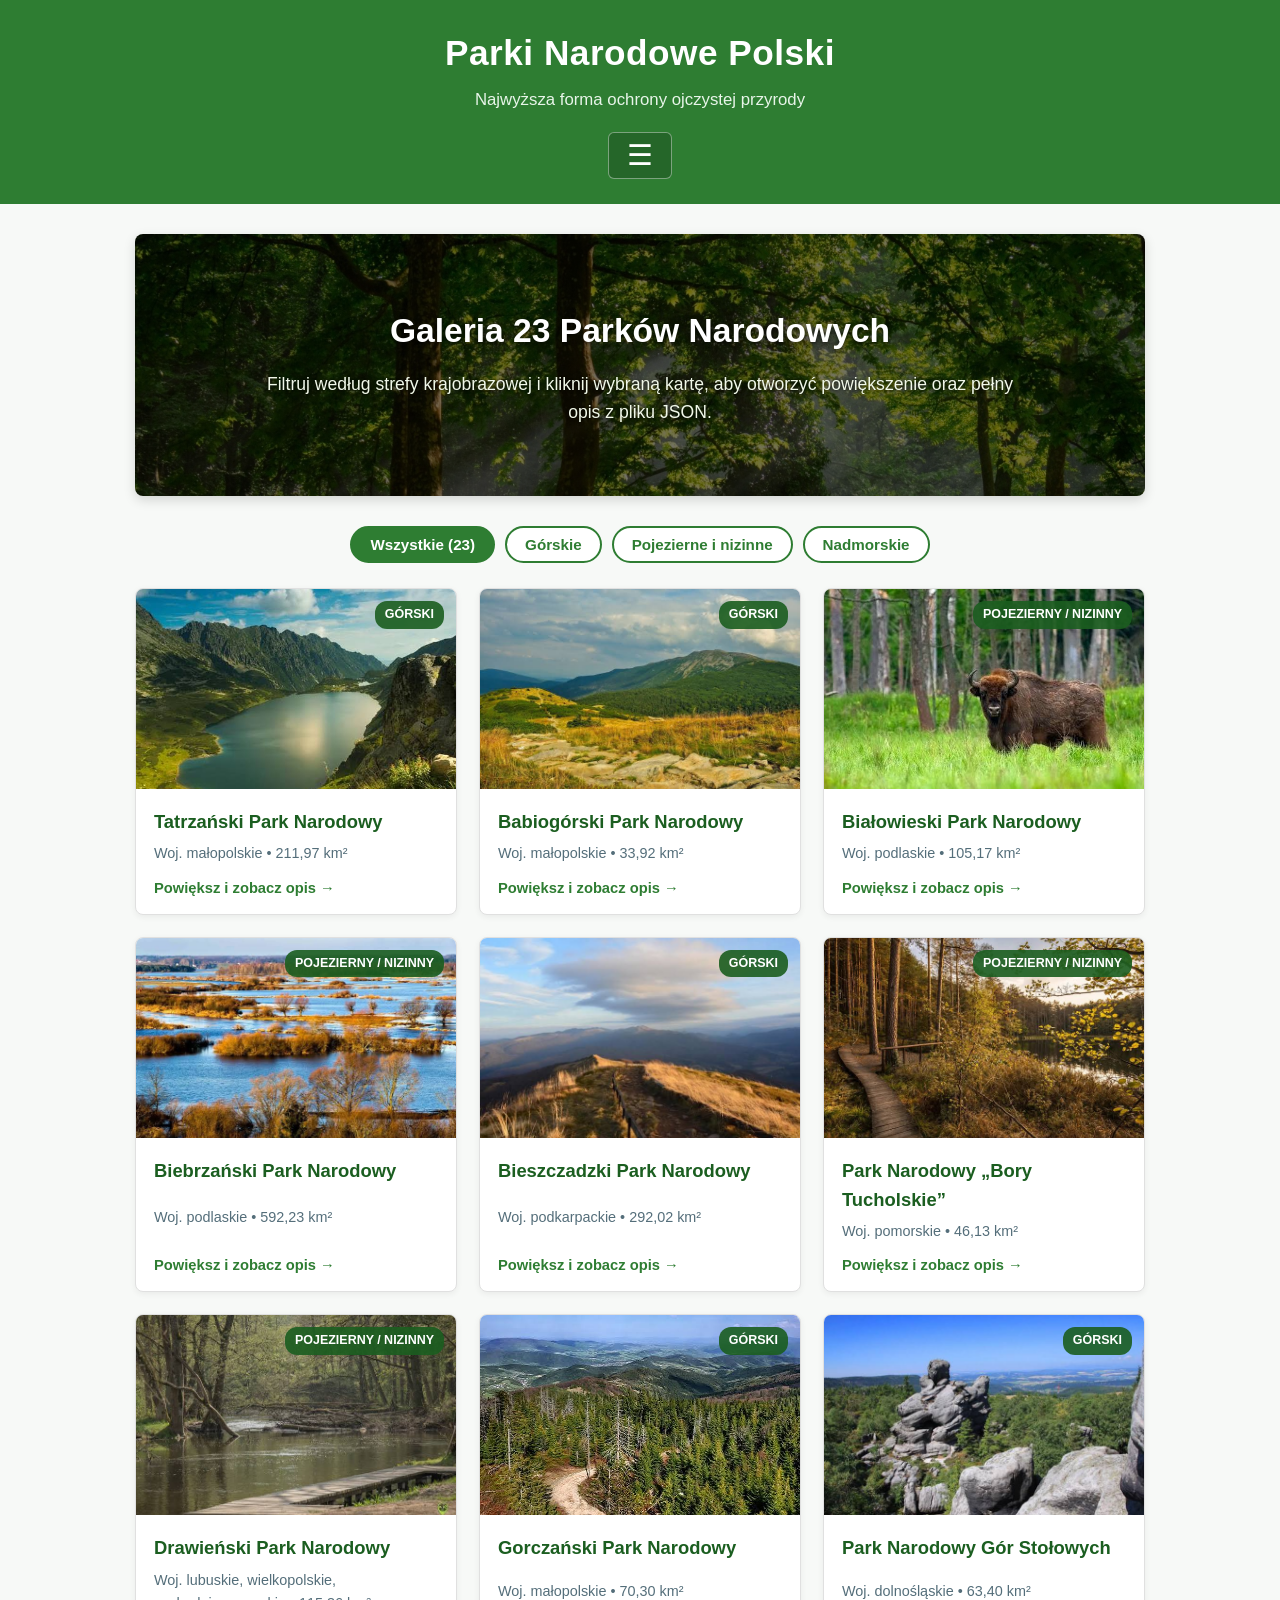
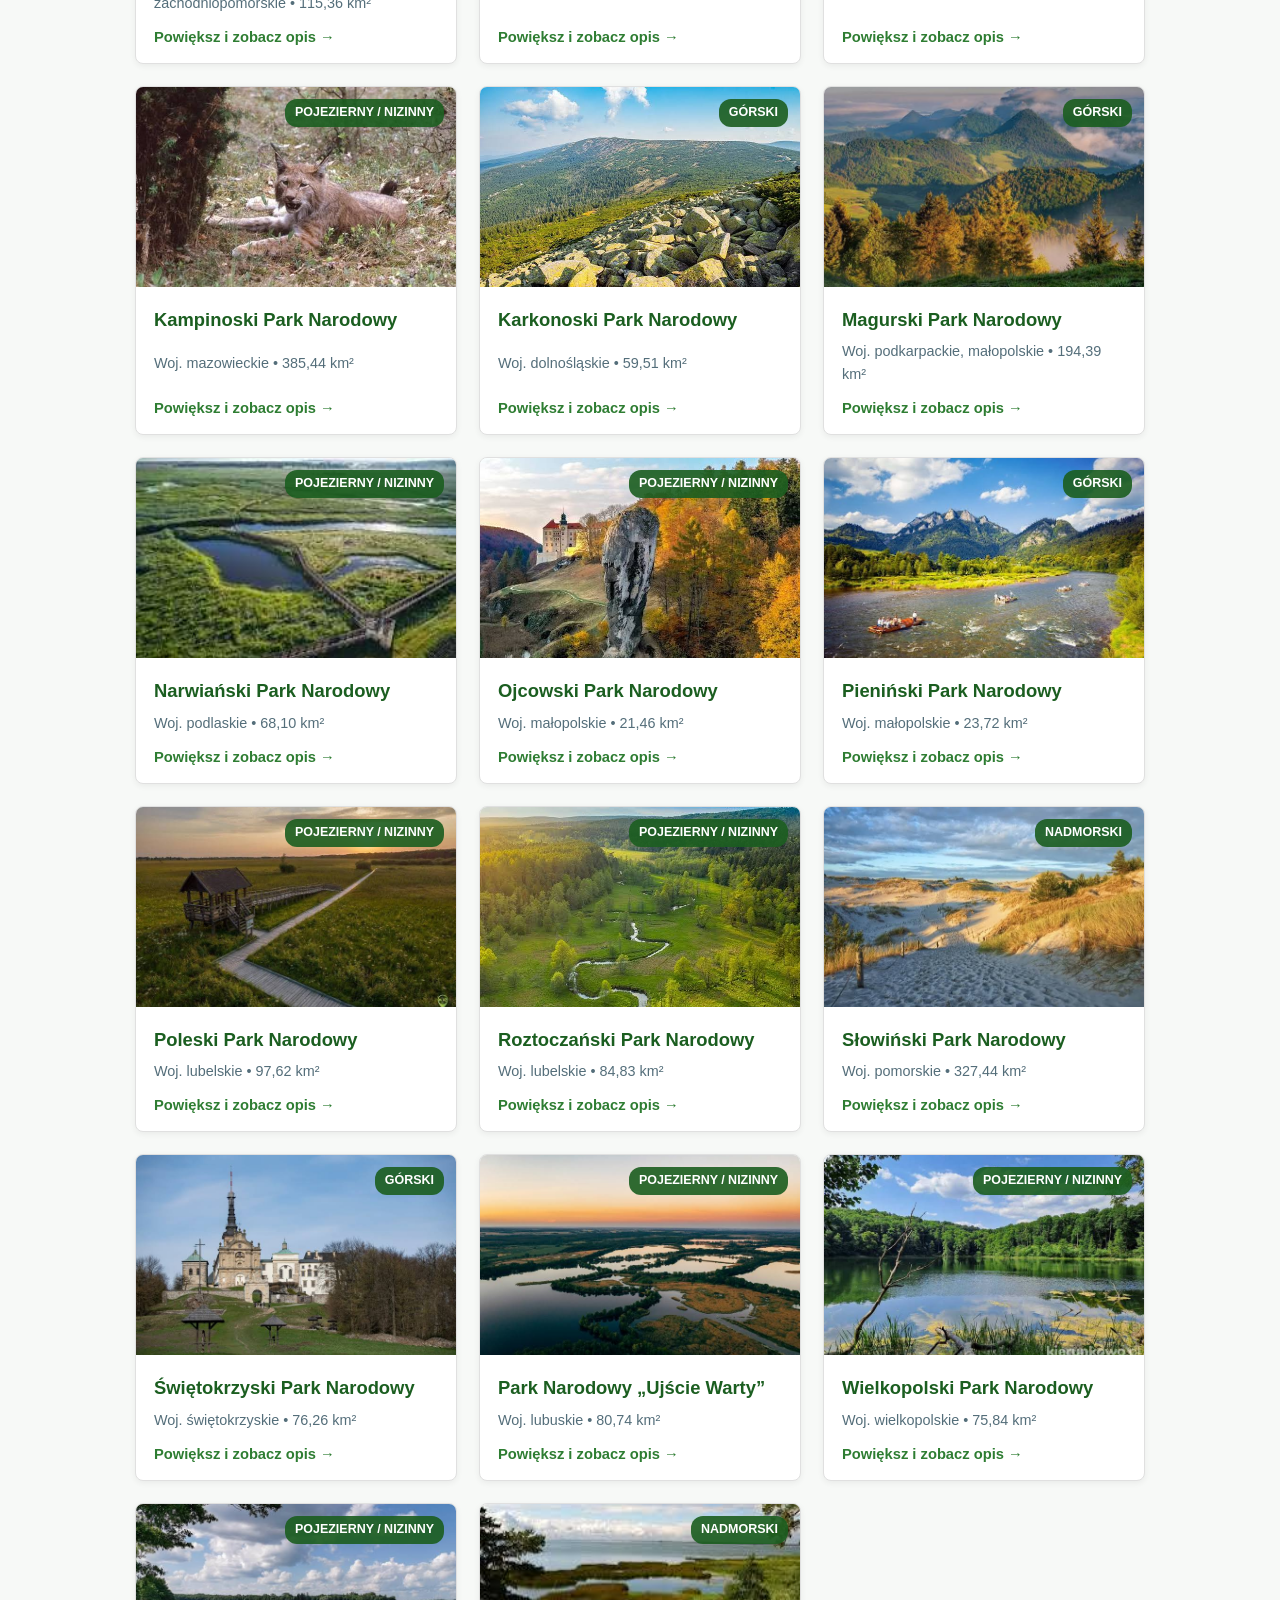
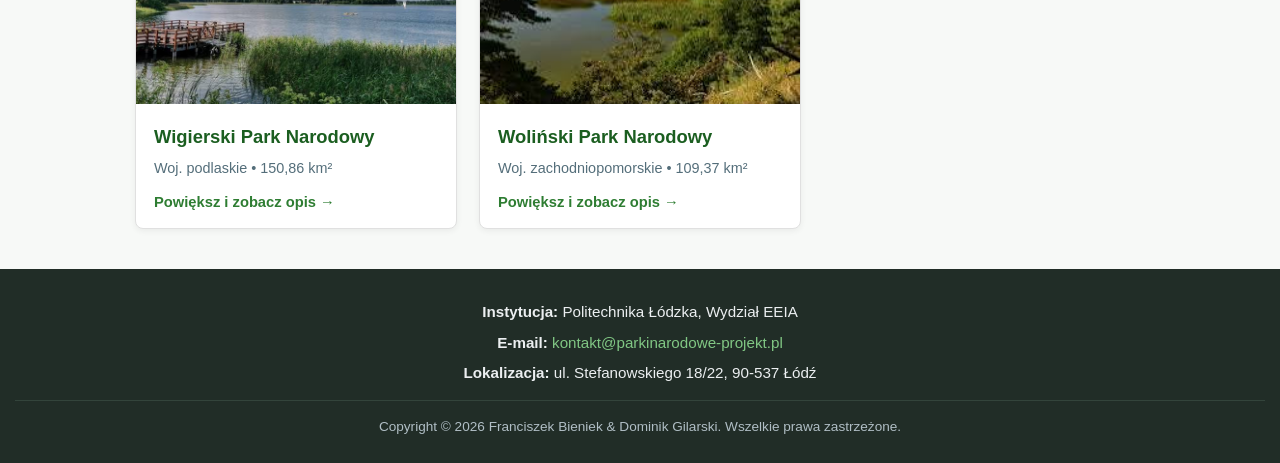
==== galeria.html @ 685558b0 "wszystko" ====
<!DOCTYPE html>
<html lang="pl">
<head>
    <meta charset="UTF-8">
    <meta name="viewport" content="width=device-width, initial-scale=1.0">
    <title>Galeria Parków - Parki Narodowe Polski</title>
    
    <meta name="author" content="Franciszek Bieniek, Dominik Gilarski">
    <meta name="description" content="Interaktywna galeria 23 polskich parków narodowych ładowana dynamicznie z bazy JSON.">
    <meta name="keywords" content="galeria, parki narodowe, zdjęcia przyrody, Polska, JSON, filtrowanie">
    
    <link rel="stylesheet" href="style.css">
</head>
<body>

    <header>
        <div class="content">
            <h1><a href="index.html">Parki Narodowe Polski</a></h1>
            <p>Najwyższa forma ochrony ojczystej przyrody</p>
        </div>
        <nav>
            <button class="hamburger-btn" id="hamburger-btn" aria-label="Otwórz menu">&#9776;</button>
            <ul id="nav-menu">
                <li><a href="index.html">Start</a></li>
                <li><a href="o-projekcie.html">O projekcie</a></li>
                <li><a href="zagadnienia.html">Zagadnienia</a></li>
                <li><a href="galeria.html" class="active">Galeria</a></li>
                <li><a href="kontakt.html">Kontakt</a></li>
            </ul>
        </nav>
    </header>

    <main>
        <section class="hero-banner">
            <div class="hero-content">
                <h2>Galeria 23 Parków Narodowych</h2>
                <p>Filtruj według strefy krajobrazowej i kliknij wybraną kartę, aby otworzyć powiększenie oraz pełny opis z pliku JSON.</p>
            </div>
        </section>

        <!-- Przyciski filtrowania kategorii z JSON -->
        <section class="filter-bar">
            <button class="filter-btn active" data-filter="wszystkie">Wszystkie (23)</button>
            <button class="filter-btn" data-filter="gorskie">Górskie</button>
            <button class="filter-btn" data-filter="pojezierne">Pojezierne i nizinne</button>
            <button class="filter-btn" data-filter="nadmorskie">Nadmorskie</button>
        </section>

        <!-- Siatka wypełniana dynamicznie przez galeria.js na podstawie parki.json -->
        <section id="gallery-grid" class="gallery-grid"></section>
    </main>

    <!-- Okno modalne (Lightbox) do podglądu zdjęcia i pełnego opisu -->
    <div id="lightbox" class="lightbox" aria-hidden="true">
        <div class="lightbox-content">
            <button id="lightbox-close" class="lightbox-close" aria-label="Zamknij">&times;</button>
            <img id="lightbox-img" src="" alt="">
            <div class="lightbox-info">
                <h3 id="lightbox-title"></h3>
                <p class="lightbox-meta" id="lightbox-meta"></p>
                <p id="lightbox-desc"></p>
            </div>
        </div>
    </div>

    <footer>
        <div class="content">
            <ul>
                <li><strong>Instytucja:</strong> Politechnika Łódzka, Wydział EEIA</li>
                <li><strong>E-mail:</strong> <a href="mailto:kontakt@parkinarodowe-projekt.pl">kontakt@parkinarodowe-projekt.pl</a></li>
                <li><strong>Lokalizacja:</strong> ul. Stefanowskiego 18/22, 90-537 Łódź</li>
            </ul>
        </div>
        <div class="copyright">
            <p>Copyright &#169; 2026 Franciszek Bieniek &amp; Dominik Gilarski. Wszelkie prawa zastrzeżone.</p>
        </div>
    </footer>

    <script src="galeria.js"></script>
</body>
</html>
---- style.css ----
/* ==========================================================================
   1. RESET I USTAWIENIA BAZOWE
   ========================================================================== */
* {
    box-sizing: border-box;
    margin: 0;
    padding: 0;
}

body {
    font-family: Arial, Helvetica, sans-serif;
    line-height: 1.6;
    color: #2f3640;
    background-color: #f7f9f7;
}

/* ==========================================================================
   2. NAGŁÓWEK ORAZ HAMBURGER MENU (KOMPUTER + MOBILE)
   ========================================================================== */
header {
    background-color: #2e7d32;
    color: #ffffff;
    text-align: center;
    padding: 25px 15px;
}

header .content h1 a {
    color: #ffffff;
    text-decoration: none;
    font-size: 2.2rem;
    letter-spacing: 0.5px;
}

header .content p {
    font-size: 1.05rem;
    margin-top: 6px;
    color: #e8f5e9;
}

.hamburger-btn {
    display: inline-flex;
    align-items: center;
    justify-content: center;
    background-color: rgba(0, 0, 0, 0.18);
    border: 1px solid rgba(255, 255, 255, 0.4);
    color: #ffffff;
    font-size: 1.8rem;
    line-height: 1;
    padding: 8px 18px;
    margin-top: 18px;
    border-radius: 6px;
    cursor: pointer;
    transition: background-color 0.2s ease, border-color 0.2s ease, transform 0.1s ease;
}

.hamburger-btn:hover {
    background-color: rgba(0, 0, 0, 0.32);
    border-color: #ffffff;
}

.hamburger-btn:active {
    transform: scale(0.96);
}

nav ul {
    display: none;
    list-style: none;
    margin-top: 15px;
    padding: 0;
}

nav ul.open {
    display: flex;
    flex-direction: column;
    align-items: center;
    gap: 8px;
    animation: fadeInMenu 0.25s ease-in-out;
}

@keyframes fadeInMenu {
    from {
        opacity: 0;
        transform: translateY(-8px);
    }
    to {
        opacity: 1;
        transform: translateY(0);
    }
}

nav ul li {
    width: 100%;
    max-width: 320px;
}

nav ul li a {
    display: block;
    color: #e8f5e9;
    text-decoration: none;
    font-weight: bold;
    padding: 10px 20px;
    background-color: rgba(0, 0, 0, 0.15);
    border-radius: 6px;
    transition: background-color 0.2s ease, color 0.2s ease;
}

nav ul li a:hover,
nav ul li a.active {
    background-color: #1b5e20;
    color: #ffffff;
}

/* ==========================================================================
   3. TREŚĆ GŁÓWNA (MAIN) I HERO BANNER
   ========================================================================== */
main {
    max-width: 1050px;
    margin: 30px auto;
    padding: 0 20px;
}

.hero-banner {
    background: linear-gradient(rgba(0, 0, 0, 0.55), rgba(0, 0, 0, 0.55)),
                url("images/hero.jpg");
    background-size: cover;
    background-position: center;
    background-repeat: no-repeat;
    border-radius: 8px;
    padding: 70px 30px;
    margin-bottom: 30px;
    text-align: center;
    color: #ffffff;
    box-shadow: 0 4px 12px rgba(0, 0, 0, 0.15);
}

.hero-content {
    max-width: 750px;
    margin: 0 auto;
}

.hero-banner h2 {
    font-size: 2.1rem;
    margin-bottom: 12px;
    color: #ffffff;
    text-shadow: 0 2px 4px rgba(0, 0, 0, 0.6);
}

.hero-banner p {
    font-size: 1.1rem;
    line-height: 1.6;
    color: #f1f8e9;
    text-shadow: 0 1px 3px rgba(0, 0, 0, 0.6);
}

.banner-placeholder {
    background-color: #c8e6c9;
    border-left: 6px solid #2e7d32;
    padding: 25px 30px;
    margin-bottom: 25px;
    border-radius: 6px;
}

.banner-placeholder h2 {
    color: #1b5e20;
    margin-bottom: 8px;
    font-size: 1.5rem;
}

.banner-placeholder p {
    color: #2e4a30;
    font-size: 1.05rem;
}

/* ==========================================================================
   4. BLOKI TEKSTOWE (.content-section)
   ========================================================================== */
.content-section {
    background: #ffffff;
    border: 1px solid #e0e0e0;
    padding: 25px;
    margin-bottom: 25px;
    border-radius: 6px;
    box-shadow: 0 1px 3px rgba(0, 0, 0, 0.04);
}

.content-section h3 {
    margin-bottom: 12px;
    color: #1b5e20;
    font-size: 1.3rem;
}

.content-section p {
    margin-bottom: 12px;
    line-height: 1.65;
}

.content-section ul,
.content-section ol {
    margin-left: 25px;
    margin-bottom: 15px;
}

.content-section li {
    margin-bottom: 8px;
}

/* ==========================================================================
   5. UKŁAD 3-KOLUMNOWY (.columns-container)
   ========================================================================== */
.columns-container {
    display: flex;
    gap: 20px;
    margin-bottom: 30px;
}

.column {
    flex: 1;
    background: #ffffff;
    border: 1px solid #e0e0e0;
    padding: 22px;
    border-radius: 6px;
    display: flex;
    flex-direction: column;
    justify-content: space-between;
    box-shadow: 0 1px 3px rgba(0, 0, 0, 0.04);
}

.column h3 {
    margin-bottom: 12px;
    color: #1b5e20;
    font-size: 1.2rem;
}

.column p {
    font-size: 0.95rem;
    color: #4a5568;
    margin-bottom: 15px;
    line-height: 1.55;
}

.column a {
    color: #2e7d32;
    text-decoration: none;
    font-weight: bold;
    display: inline-block;
    align-self: flex-start;
}

.column a:hover {
    text-decoration: underline;
    color: #1b5e20;
}

/* ==========================================================================
   6. UKŁAD PODSTRONY KONTAKT I FORMULARZ
   ========================================================================== */
.contact-layout {
    display: flex;
    gap: 20px;
    margin-bottom: 25px;
}

.contact-layout .content-section {
    flex: 1;
    margin-bottom: 0;
}

.contact-form .form-group {
    margin-bottom: 15px;
}

.contact-form label {
    display: block;
    margin-bottom: 6px;
    font-weight: bold;
    font-size: 0.9rem;
    color: #333333;
}

.contact-form input,
.contact-form textarea {
    width: 100%;
    padding: 10px;
    border: 1px solid #cccccc;
    border-radius: 4px;
    font-family: inherit;
    font-size: 0.95rem;
}

.contact-form input:focus,
.contact-form textarea:focus {
    border-color: #2e7d32;
    outline: none;
    box-shadow: 0 0 5px rgba(46, 125, 50, 0.3);
}

.submit-btn {
    background-color: #2e7d32;
    color: #ffffff;
    border: none;
    padding: 12px 24px;
    font-size: 1rem;
    font-weight: bold;
    border-radius: 4px;
    cursor: pointer;
    transition: background-color 0.2s ease;
}

.submit-btn:hover {
    background-color: #1b5e20;
}

/* ==========================================================================
   7. PRZESUWNA KARUZELA 23 PARKÓW I PANEL DANYCH JSON (INDEX.HTML)
   ========================================================================== */
.carousel-header {
    margin-bottom: 18px;
}

.carousel-wrapper {
    position: relative;
    display: flex;
    align-items: center;
    gap: 10px;
    margin-bottom: 22px;
}

.carousel-track {
    display: flex;
    gap: 14px;
    overflow-x: auto;
    scroll-behavior: smooth;
    padding: 8px 4px 14px 4px;
    scrollbar-width: thin;
    scrollbar-color: #2e7d32 #e8f5e9;
    flex: 1;
}

.carousel-track::-webkit-scrollbar {
    height: 8px;
}

.carousel-track::-webkit-scrollbar-track {
    background: #e8f5e9;
    border-radius: 4px;
}

.carousel-track::-webkit-scrollbar-thumb {
    background: #2e7d32;
    border-radius: 4px;
}

.carousel-item {
    flex: 0 0 190px;
    background: #f9fbf9;
    border: 2px solid #e0e0e0;
    border-radius: 8px;
    overflow: hidden;
    cursor: pointer;
    padding: 0;
    text-align: left;
    font-family: inherit;
    transition: transform 0.2s ease, border-color 0.2s ease, box-shadow 0.2s ease;
    display: flex;
    flex-direction: column;
}

.carousel-item:hover {
    transform: translateY(-3px);
    border-color: #66bb6a;
}

.carousel-item.active {
    border-color: #2e7d32;
    box-shadow: 0 4px 12px rgba(46, 125, 50, 0.25);
    background-color: #e8f5e9;
}

.carousel-item img {
    width: 100%;
    height: 115px;
    object-fit: cover;
    display: block;
}

.carousel-item-title {
    padding: 10px;
    font-size: 0.86rem;
    font-weight: bold;
    color: #1b5e20;
    line-height: 1.3;
}

.carousel-btn {
    background-color: #2e7d32;
    color: #ffffff;
    border: none;
    width: 38px;
    height: 38px;
    border-radius: 50%;
    font-size: 1.2rem;
    cursor: pointer;
    flex-shrink: 0;
    display: flex;
    align-items: center;
    justify-content: center;
    transition: background-color 0.2s ease;
}

.carousel-btn:hover {
    background-color: #1b5e20;
}

.park-details-box {
    display: flex;
    gap: 24px;
    background-color: #f4f9f4;
    border: 1px solid #c8e6c9;
    border-radius: 8px;
    padding: 20px;
    align-items: center;
}

.park-details-img {
    flex: 0 0 320px;
    height: 220px;
    border-radius: 6px;
    overflow: hidden;
}

.park-details-img img {
    width: 100%;
    height: 100%;
    object-fit: cover;
    display: block;
}

.park-details-info {
    flex: 1;
}

.park-details-badge {
    display: inline-block;
    background-color: #2e7d32;
    color: #ffffff;
    font-size: 0.8rem;
    font-weight: bold;
    padding: 4px 12px;
    border-radius: 12px;
    margin-bottom: 10px;
}

.park-details-info h4 {
    color: #1b5e20;
    font-size: 1.45rem;
    margin-bottom: 6px;
}

.park-details-meta {
    font-size: 0.92rem;
    font-weight: bold;
    color: #2e7d32;
    margin-bottom: 10px;
}

.park-details-desc {
    color: #37474f;
    margin-bottom: 14px;
}

.park-details-link {
    color: #1b5e20;
    font-weight: bold;
    text-decoration: none;
}

.park-details-link:hover {
    text-decoration: underline;
}

/* ==========================================================================
   8. INTERAKTYWNA GALERIA (GALERIA.HTML - CSS GRID + LIGHTBOX)
   ========================================================================== */
.filter-bar {
    display: flex;
    flex-wrap: wrap;
    gap: 10px;
    justify-content: center;
    margin-bottom: 25px;
}

.filter-btn {
    background-color: #ffffff;
    color: #2e7d32;
    border: 2px solid #2e7d32;
    padding: 8px 18px;
    font-size: 0.95rem;
    font-weight: bold;
    border-radius: 20px;
    cursor: pointer;
    transition: all 0.2s ease;
}

.filter-btn:hover,
.filter-btn.active {
    background-color: #2e7d32;
    color: #ffffff;
}

.gallery-grid {
    display: grid;
    grid-template-columns: repeat(auto-fit, minmax(290px, 1fr));
    gap: 22px;
    margin-bottom: 35px;
}

.gallery-card {
    background: #ffffff;
    border: 1px solid #e0e0e0;
    border-radius: 8px;
    overflow: hidden;
    cursor: pointer;
    box-shadow: 0 2px 6px rgba(0, 0, 0, 0.06);
    transition: transform 0.25s ease, box-shadow 0.25s ease;
    display: flex;
    flex-direction: column;
}

.gallery-card:hover {
    transform: translateY(-5px);
    box-shadow: 0 8px 18px rgba(0, 0, 0, 0.12);
}

.gallery-img-wrapper {
    position: relative;
    height: 200px;
    overflow: hidden;
    background-color: #e8f5e9;
}

.gallery-img-wrapper img {
    width: 100%;
    height: 100%;
    object-fit: cover;
    transition: transform 0.35s ease;
}

.gallery-card:hover .gallery-img-wrapper img {
    transform: scale(1.06);
}

.gallery-badge {
    position: absolute;
    top: 12px;
    right: 12px;
    background-color: rgba(27, 94, 32, 0.9);
    color: #ffffff;
    font-size: 0.78rem;
    font-weight: bold;
    text-transform: uppercase;
    padding: 4px 10px;
    border-radius: 12px;
}

.gallery-card-body {
    padding: 18px;
    display: flex;
    flex-direction: column;
    flex: 1;
    justify-content: space-between;
}

.gallery-card-body h3 {
    color: #1b5e20;
    font-size: 1.15rem;
    margin-bottom: 6px;
}

.gallery-location {
    font-size: 0.9rem;
    color: #546e7a;
    margin-bottom: 14px;
}

.gallery-more-btn {
    align-self: flex-start;
    background: none;
    border: none;
    color: #2e7d32;
    font-weight: bold;
    font-size: 0.92rem;
    cursor: pointer;
    padding: 0;
}

.gallery-card:hover .gallery-more-btn {
    text-decoration: underline;
}

.lightbox {
    display: none;
    position: fixed;
    inset: 0;
    background-color: rgba(0, 0, 0, 0.82);
    z-index: 1000;
    align-items: center;
    justify-content: center;
    padding: 20px;
}

.lightbox.open {
    display: flex;
    animation: fadeInMenu 0.2s ease;
}

.lightbox-content {
    background: #ffffff;
    max-width: 750px;
    width: 100%;
    border-radius: 8px;
    overflow: hidden;
    position: relative;
    box-shadow: 0 10px 30px rgba(0, 0, 0, 0.4);
}

.lightbox-close {
    position: absolute;
    top: 10px;
    right: 14px;
    background: rgba(0, 0, 0, 0.65);
    color: #ffffff;
    border: none;
    width: 36px;
    height: 36px;
    border-radius: 50%;
    font-size: 1.5rem;
    line-height: 1;
    cursor: pointer;
    transition: background-color 0.2s ease;
}

.lightbox-close:hover {
    background: #1b5e20;
}

.lightbox-content img {
    width: 100%;
    max-height: 430px;
    object-fit: cover;
    display: block;
}

.lightbox-info {
    padding: 20px 25px;
}

.lightbox-info h3 {
    color: #1b5e20;
    font-size: 1.4rem;
    margin-bottom: 6px;
}

.lightbox-meta {
    font-size: 0.9rem;
    font-weight: bold;
    color: #2e7d32;
    margin-bottom: 12px;
}

.error-msg {
    background-color: #ffebee;
    color: #c62828;
    padding: 15px;
    border-radius: 6px;
    text-align: center;
    grid-column: 1 / -1;
}

/* ==========================================================================
   9. STOPKA (FOOTER)
   ========================================================================== */
footer {
    background-color: #212d27;
    color: #eceff1;
    text-align: center;
    padding: 25px 15px;
    margin-top: 40px;
    clear: both;
}

footer .content ul {
    list-style: none;
    margin-bottom: 15px;
    padding: 0;
}

footer .content ul li {
    margin: 6px 0;
    font-size: 0.95rem;
}

footer a {
    color: #81c784;
    text-decoration: none;
}

footer a:hover {
    text-decoration: underline;
}

.copyright {
    font-size: 0.85rem;
    border-top: 1px solid #33443b;
    padding-top: 15px;
    color: #b0bec5;
}

/* ==========================================================================
   10. RESPONSYWNOŚĆ (@media max-width: 768px)
   ========================================================================== */
@media (max-width: 768px) {
    .columns-container,
    .contact-layout {
        flex-direction: column;
    }

    main {
        margin: 15px auto;
        padding: 0 12px;
    }

    .hero-banner {
        padding: 45px 15px;
    }

    .hero-banner h2 {
        font-size: 1.6rem;
    }

    .hero-banner p {
        font-size: 1rem;
    }

    .banner-placeholder {
        padding: 20px 15px;
    }

    .park-details-box {
        flex-direction: column;
        align-items: stretch;
        padding: 15px;
    }

    .park-details-img {
        flex: none;
        width: 100%;
        height: 200px;
    }

    .carousel-btn {
        display: none;
    }

    .carousel-item {
        flex: 0 0 160px;
    }

    .lightbox-content img {
        max-height: 260px;
    }

    .lightbox-info {
        padding: 15px 18px;
    }
}
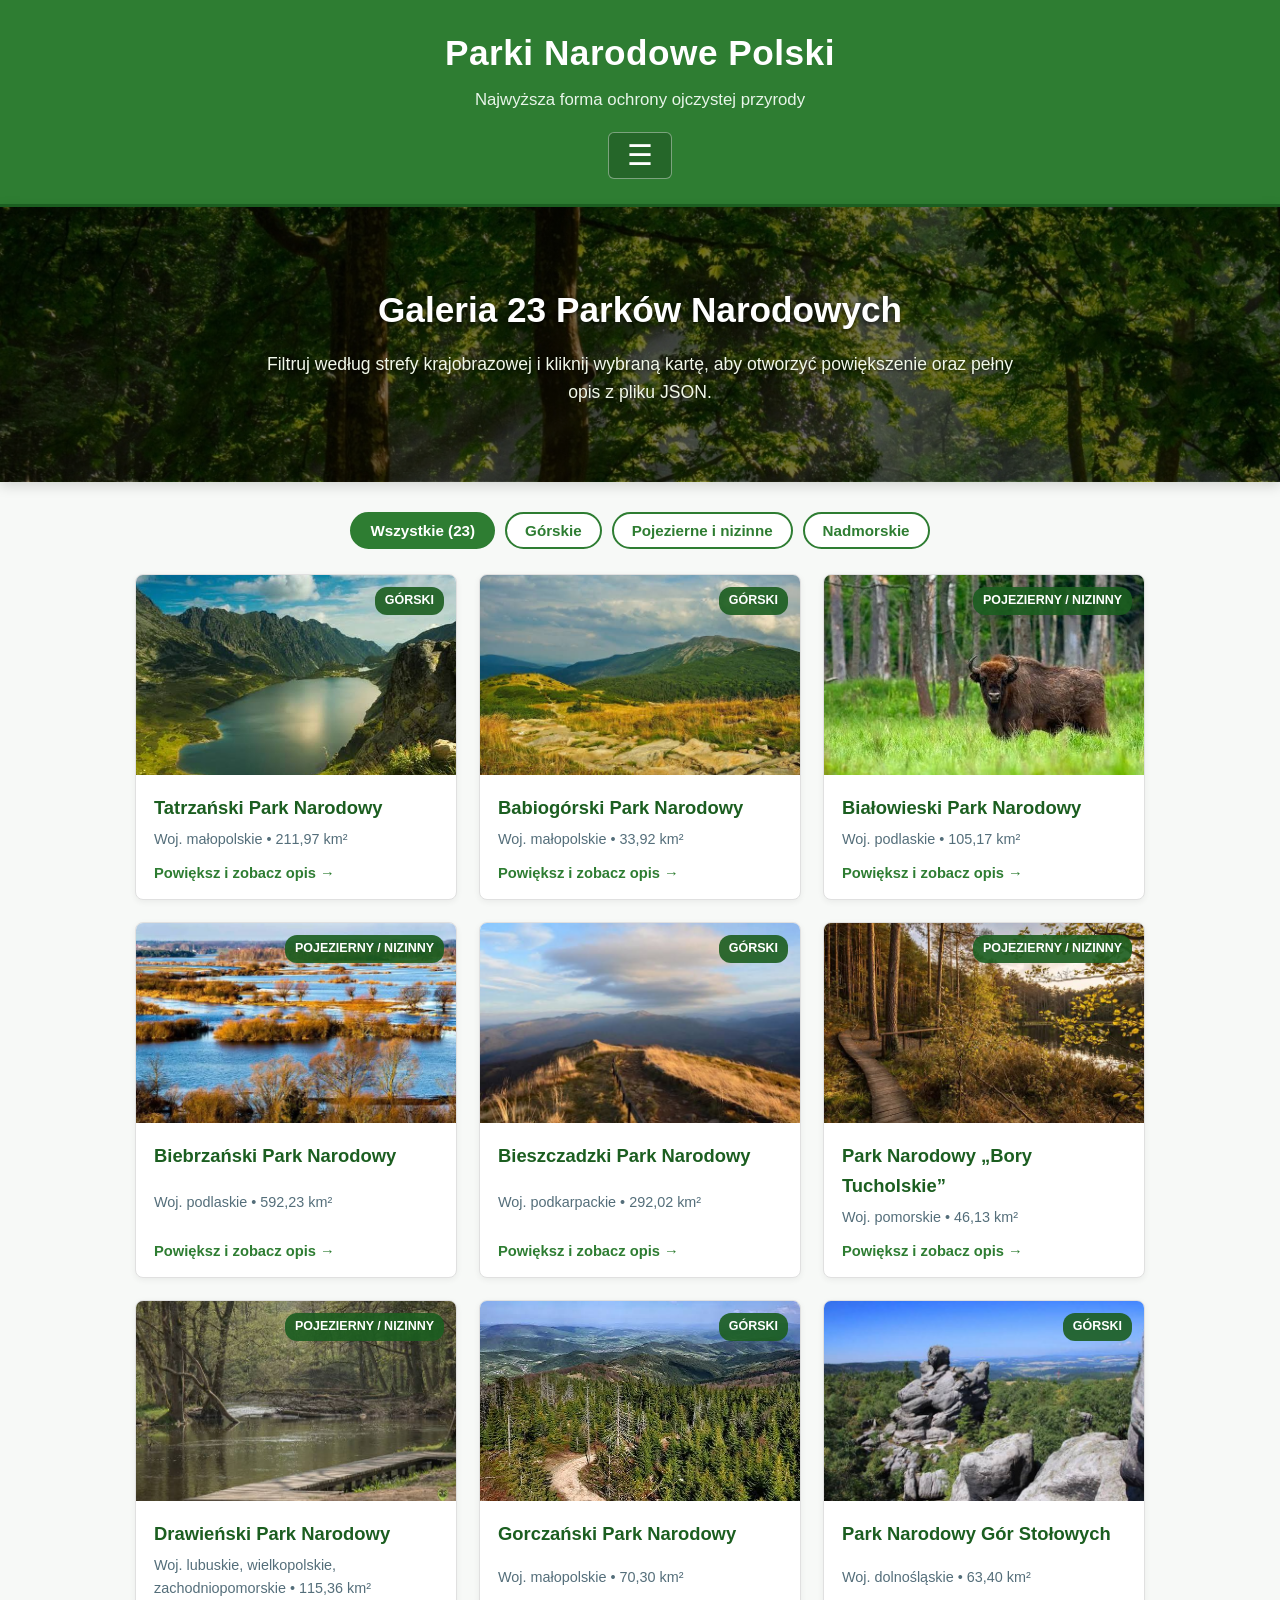
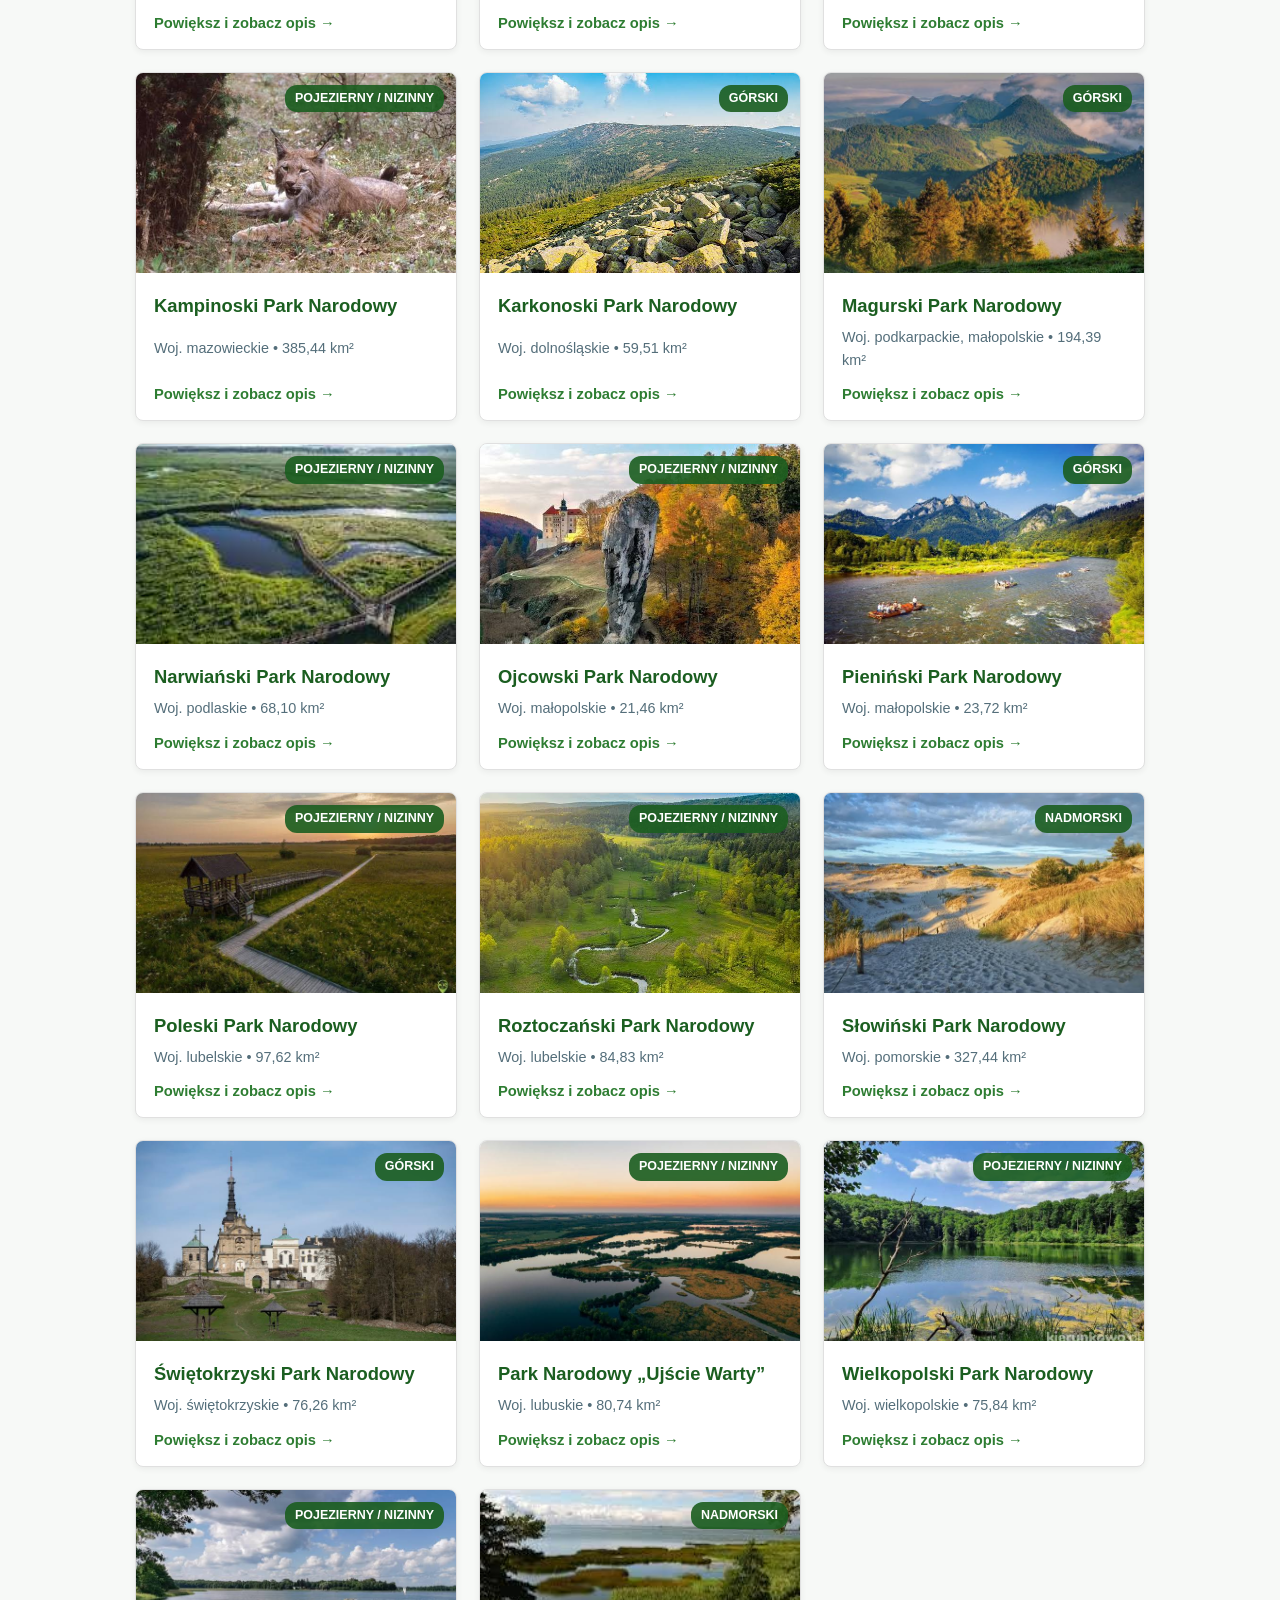
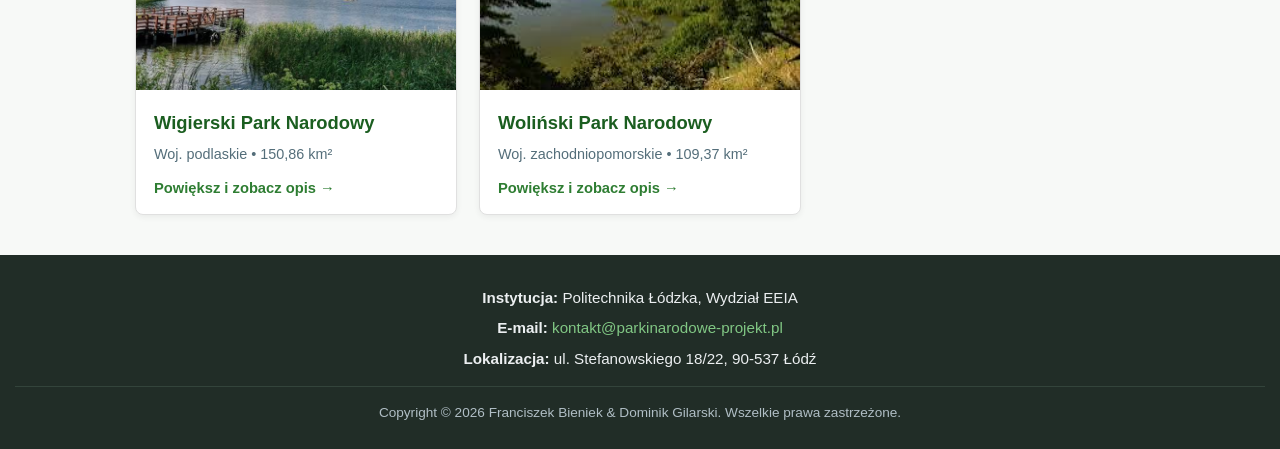
==== commit 89239d1f: "hero banner" ====
--- a/galeria.html
+++ b/galeria.html
@@ -14,30 +14,32 @@
 <body>
 
     <header>
-        <div class="content">
-            <h1><a href="index.html">Parki Narodowe Polski</a></h1>
-            <p>Najwyższa forma ochrony ojczystej przyrody</p>
+        <div class="header-bar">
+            <div class="content">
+                <h1><a href="index.html">Parki Narodowe Polski</a></h1>
+                <p>Najwyższa forma ochrony ojczystej przyrody</p>
+            </div>
+            <nav>
+                <button class="hamburger-btn" id="hamburger-btn" aria-label="Otwórz menu">&#9776;</button>
+                <ul id="nav-menu">
+                    <li><a href="index.html">Start</a></li>
+                    <li><a href="o-projekcie.html">O projekcie</a></li>
+                    <li><a href="zagadnienia.html">Zagadnienia</a></li>
+                    <li><a href="galeria.html" class="active">Galeria</a></li>
+                    <li><a href="kontakt.html">Kontakt</a></li>
+                </ul>
+            </nav>
         </div>
-        <nav>
-            <button class="hamburger-btn" id="hamburger-btn" aria-label="Otwórz menu">&#9776;</button>
-            <ul id="nav-menu">
-                <li><a href="index.html">Start</a></li>
-                <li><a href="o-projekcie.html">O projekcie</a></li>
-                <li><a href="zagadnienia.html">Zagadnienia</a></li>
-                <li><a href="galeria.html" class="active">Galeria</a></li>
-                <li><a href="kontakt.html">Kontakt</a></li>
-            </ul>
-        </nav>
-    </header>
 
-    <main>
-        <section class="hero-banner">
+        <div class="hero-banner">
             <div class="hero-content">
                 <h2>Galeria 23 Parków Narodowych</h2>
                 <p>Filtruj według strefy krajobrazowej i kliknij wybraną kartę, aby otworzyć powiększenie oraz pełny opis z pliku JSON.</p>
             </div>
-        </section>
+        </div>
+    </header>
 
+    <main>
         <!-- Przyciski filtrowania kategorii z JSON -->
         <section class="filter-bar">
             <button class="filter-btn active" data-filter="wszystkie">Wszystkie (23)</button>
--- a/style.css
+++ b/style.css
@@ -15,12 +15,16 @@
 }
 
 /* ==========================================================================
-   2. NAGŁÓWEK ORAZ HAMBURGER MENU (KOMPUTER + MOBILE)
+   2. NAGŁÓWEK, HAMBURGER MENU ORAZ HERO BANNER W <HEADER>
    ========================================================================== */
 header {
     background-color: #2e7d32;
     color: #ffffff;
     text-align: center;
+    padding: 0;
+}
+
+.header-bar {
     padding: 25px 15px;
 }
 
@@ -110,46 +114,46 @@
     color: #ffffff;
 }
 
+.hero-banner {
+    width: 100%;
+    background: linear-gradient(rgba(0, 0, 0, 0.55), rgba(0, 0, 0, 0.55)),
+                url("images/hero.jpg");
+    background-size: cover;
+    background-position: center;
+    background-repeat: no-repeat;
+    border-top: 3px solid #1b5e20;
+    padding: 75px 20px;
+    text-align: center;
+    color: #ffffff;
+    box-shadow: 0 4px 12px rgba(0, 0, 0, 0.15);
+}
+
+.hero-content {
+    max-width: 780px;
+    margin: 0 auto;
+}
+
+.hero-banner h2 {
+    font-size: 2.2rem;
+    margin-bottom: 12px;
+    color: #ffffff;
+    text-shadow: 0 2px 4px rgba(0, 0, 0, 0.6);
+}
+
+.hero-banner p {
+    font-size: 1.1rem;
+    line-height: 1.6;
+    color: #f1f8e9;
+    text-shadow: 0 1px 3px rgba(0, 0, 0, 0.6);
+}
+
 /* ==========================================================================
-   3. TREŚĆ GŁÓWNA (MAIN) I HERO BANNER
+   3. TREŚĆ GŁÓWNA (MAIN)
    ========================================================================== */
 main {
     max-width: 1050px;
     margin: 30px auto;
     padding: 0 20px;
-}
-
-.hero-banner {
-    background: linear-gradient(rgba(0, 0, 0, 0.55), rgba(0, 0, 0, 0.55)),
-                url("images/hero.jpg");
-    background-size: cover;
-    background-position: center;
-    background-repeat: no-repeat;
-    border-radius: 8px;
-    padding: 70px 30px;
-    margin-bottom: 30px;
-    text-align: center;
-    color: #ffffff;
-    box-shadow: 0 4px 12px rgba(0, 0, 0, 0.15);
-}
-
-.hero-content {
-    max-width: 750px;
-    margin: 0 auto;
-}
-
-.hero-banner h2 {
-    font-size: 2.1rem;
-    margin-bottom: 12px;
-    color: #ffffff;
-    text-shadow: 0 2px 4px rgba(0, 0, 0, 0.6);
-}
-
-.hero-banner p {
-    font-size: 1.1rem;
-    line-height: 1.6;
-    color: #f1f8e9;
-    text-shadow: 0 1px 3px rgba(0, 0, 0, 0.6);
 }
 
 .banner-placeholder {
@@ -311,7 +315,7 @@
 }
 
 /* ==========================================================================
-   7. PRZESUWNA KARUZELA 23 PARKÓW I PANEL DANYCH JSON (INDEX.HTML)
+   7. PRZESUWNA KARUZELA 23 PARKÓW, POGODA I PANEL DANYCH JSON (INDEX.HTML)
    ========================================================================== */
 .carousel-header {
     margin-bottom: 18px;
@@ -423,7 +427,7 @@
 
 .park-details-img {
     flex: 0 0 320px;
-    height: 220px;
+    height: 235px;
     border-radius: 6px;
     overflow: hidden;
 }
@@ -465,7 +469,30 @@
 
 .park-details-desc {
     color: #37474f;
+    margin-bottom: 12px;
+}
+
+.park-weather-box {
+    background-color: #ffffff;
+    border: 1px solid #c8e6c9;
+    border-left: 4px solid #2e7d32;
+    border-radius: 6px;
+    padding: 10px 14px;
     margin-bottom: 14px;
+    font-size: 0.92rem;
+    display: flex;
+    flex-wrap: wrap;
+    gap: 6px 10px;
+    align-items: center;
+}
+
+.weather-label {
+    font-weight: bold;
+    color: #1b5e20;
+}
+
+.weather-value {
+    color: #37474f;
 }
 
 .park-details-link {
@@ -479,7 +506,282 @@
 }
 
 /* ==========================================================================
-   8. INTERAKTYWNA GALERIA (GALERIA.HTML - CSS GRID + LIGHTBOX)
+   8. MAPA INTERNETOWA LEAFLET + OPENSTREETMAP (INDEX.HTML)
+   ========================================================================== */
+.map-section {
+    margin-top: 26px;
+    padding-top: 22px;
+    border-top: 1px solid #e0e0e0;
+}
+
+.map-header {
+    display: flex;
+    justify-content: space-between;
+    align-items: flex-start;
+    gap: 15px;
+    margin-bottom: 12px;
+}
+
+.map-header h4 {
+    color: #1b5e20;
+    font-size: 1.25rem;
+    margin-bottom: 4px;
+}
+
+.map-subtitle {
+    font-size: 0.92rem;
+    color: #546e7a;
+    margin-bottom: 0;
+}
+
+.map-reset-btn {
+    background-color: #ffffff;
+    color: #2e7d32;
+    border: 2px solid #2e7d32;
+    padding: 8px 16px;
+    border-radius: 6px;
+    font-size: 0.9rem;
+    font-weight: bold;
+    cursor: pointer;
+    white-space: nowrap;
+    transition: background-color 0.2s ease, color 0.2s ease;
+}
+
+.map-reset-btn:hover {
+    background-color: #2e7d32;
+    color: #ffffff;
+}
+
+.map-legend {
+    display: flex;
+    flex-wrap: wrap;
+    gap: 10px 20px;
+    margin-bottom: 12px;
+    font-size: 0.88rem;
+    color: #37474f;
+}
+
+.legend-item {
+    display: inline-flex;
+    align-items: center;
+    gap: 7px;
+}
+
+.legend-dot {
+    width: 14px;
+    height: 14px;
+    border-radius: 50%;
+    border: 2px solid #ffffff;
+    box-shadow: 0 1px 3px rgba(0, 0, 0, 0.35);
+    display: inline-block;
+}
+
+.dot-gorskie {
+    background-color: #6d4c41;
+}
+
+.dot-pojezierne {
+    background-color: #2e7d32;
+}
+
+.dot-nadmorskie {
+    background-color: #0277bd;
+}
+
+#mapa {
+    margin-top: 12px;
+    height: 440px;
+    width: 100%;
+    border: 2px solid #bac2ca;
+    border-radius: 8px;
+    position: relative;
+    z-index: 1;
+}
+
+/* Własne ikony markerów */
+.custom-park-icon {
+    background: transparent;
+    border: none;
+}
+
+.park-marker-pin {
+    width: 24px;
+    height: 24px;
+    border-radius: 50%;
+    border: 3px solid #ffffff;
+    box-shadow: 0 2px 6px rgba(0, 0, 0, 0.45);
+    display: flex;
+    align-items: center;
+    justify-content: center;
+    color: #ffffff;
+    font-size: 11px;
+    font-weight: bold;
+    transition: transform 0.2s ease, box-shadow 0.2s ease;
+}
+
+.park-marker-pin.gorskie {
+    background-color: #6d4c41;
+}
+
+.park-marker-pin.pojezierne {
+    background-color: #2e7d32;
+}
+
+.park-marker-pin.nadmorskie {
+    background-color: #0277bd;
+}
+
+.park-marker-pin.active {
+    transform: scale(1.32);
+    border-color: #ffeb3b;
+    box-shadow: 0 0 0 4px rgba(46, 125, 50, 0.35), 0 3px 10px rgba(0, 0, 0, 0.5);
+}
+
+/* Rozszerzone okienko informacyjne (Popup ze zdjęciem) */
+.leaflet-popup-content {
+    margin: 10px 12px;
+    min-width: 220px;
+    max-width: 260px;
+    font-family: Arial, Helvetica, sans-serif;
+    line-height: 1.45;
+}
+
+.popup-card {
+    display: flex;
+    flex-direction: column;
+    gap: 8px;
+}
+
+.popup-img {
+    width: 100%;
+    height: 120px;
+    object-fit: cover;
+    border-radius: 5px;
+    display: block;
+}
+
+.popup-title {
+    color: #1b5e20;
+    font-size: 1rem;
+    display: block;
+}
+
+.popup-meta {
+    font-size: 0.85rem;
+    color: #37474f;
+}
+
+/* ==========================================================================
+   9. WIZUALIZACJA DANYCH - WYKRESY CHART.JS (INDEX.HTML)
+   ========================================================================== */
+.charts-intro {
+    margin-bottom: 18px;
+}
+
+.charts-intro code {
+    background-color: #e8f5e9;
+    color: #1b5e20;
+    padding: 2px 6px;
+    border-radius: 4px;
+    font-size: 0.9em;
+}
+
+.chart-card {
+    background-color: #f9fbf9;
+    border: 1px solid #dcedc8;
+    border-radius: 8px;
+    padding: 20px;
+    margin-bottom: 22px;
+}
+
+.chart-card h4 {
+    color: #1b5e20;
+    font-size: 1.15rem;
+    margin-bottom: 4px;
+}
+
+.chart-hint {
+    font-size: 0.88rem;
+    color: #546e7a;
+    margin-bottom: 12px;
+}
+
+.chart-toolbar {
+    display: flex;
+    justify-content: space-between;
+    align-items: flex-start;
+    flex-wrap: wrap;
+    gap: 14px;
+    margin-bottom: 10px;
+}
+
+.chart-controls {
+    display: flex;
+    flex-wrap: wrap;
+    gap: 10px;
+}
+
+.chart-btn-group {
+    display: inline-flex;
+    flex-wrap: wrap;
+    gap: 6px;
+}
+
+.chart-btn,
+.chart-sort-btn {
+    background-color: #ffffff;
+    color: #2e7d32;
+    border: 1px solid #2e7d32;
+    padding: 6px 12px;
+    font-size: 0.85rem;
+    font-weight: bold;
+    border-radius: 5px;
+    cursor: pointer;
+    transition: background-color 0.2s ease, color 0.2s ease;
+}
+
+.chart-btn:hover,
+.chart-btn.active,
+.chart-sort-btn:hover,
+.chart-sort-btn.active {
+    background-color: #2e7d32;
+    color: #ffffff;
+}
+
+.chart-wrapper {
+    position: relative;
+    width: 100%;
+    margin-top: 12px;
+}
+
+.chart-wrapper-tall {
+    height: 680px;
+    max-height: 900px;
+}
+
+.chart-wrapper-medium {
+    height: 300px;
+}
+
+#wykresSlupkowy,
+#wykresPowierzchni,
+#wykresTemperatury {
+    width: 100%;
+    max-height: 900px;
+}
+
+.charts-grid {
+    display: grid;
+    grid-template-columns: repeat(2, minmax(0, 1fr));
+    gap: 20px;
+}
+
+.charts-grid .chart-card {
+    margin-bottom: 0;
+}
+
+/* ==========================================================================
+   10. INTERAKTYWNA GALERIA (GALERIA.HTML - CSS GRID + LIGHTBOX)
    ========================================================================== */
 .filter-bar {
     display: flex;
@@ -677,7 +979,7 @@
 }
 
 /* ==========================================================================
-   9. STOPKA (FOOTER)
+   11. STOPKA (FOOTER)
    ========================================================================== */
 footer {
     background-color: #212d27;
@@ -716,7 +1018,7 @@
 }
 
 /* ==========================================================================
-   10. RESPONSYWNOŚĆ (@media max-width: 768px)
+   12. RESPONSYWNOŚĆ (@media max-width: 768px)
    ========================================================================== */
 @media (max-width: 768px) {
     .columns-container,
@@ -724,9 +1026,8 @@
         flex-direction: column;
     }
 
-    main {
-        margin: 15px auto;
-        padding: 0 12px;
+    .header-bar {
+        padding: 20px 12px;
     }
 
     .hero-banner {
@@ -739,6 +1040,11 @@
 
     .hero-banner p {
         font-size: 1rem;
+    }
+
+    main {
+        margin: 20px auto;
+        padding: 0 12px;
     }
 
     .banner-placeholder {
@@ -765,6 +1071,35 @@
         flex: 0 0 160px;
     }
 
+    .map-header {
+        flex-direction: column;
+        align-items: stretch;
+    }
+
+    .map-reset-btn {
+        align-self: flex-start;
+    }
+
+    #mapa {
+        height: 350px;
+    }
+
+    .charts-grid {
+        grid-template-columns: 1fr;
+    }
+
+    .chart-card {
+        padding: 15px;
+    }
+
+    .chart-wrapper-tall {
+        height: 620px;
+    }
+
+    .chart-wrapper-medium {
+        height: 260px;
+    }
+
     .lightbox-content img {
         max-height: 260px;
     }
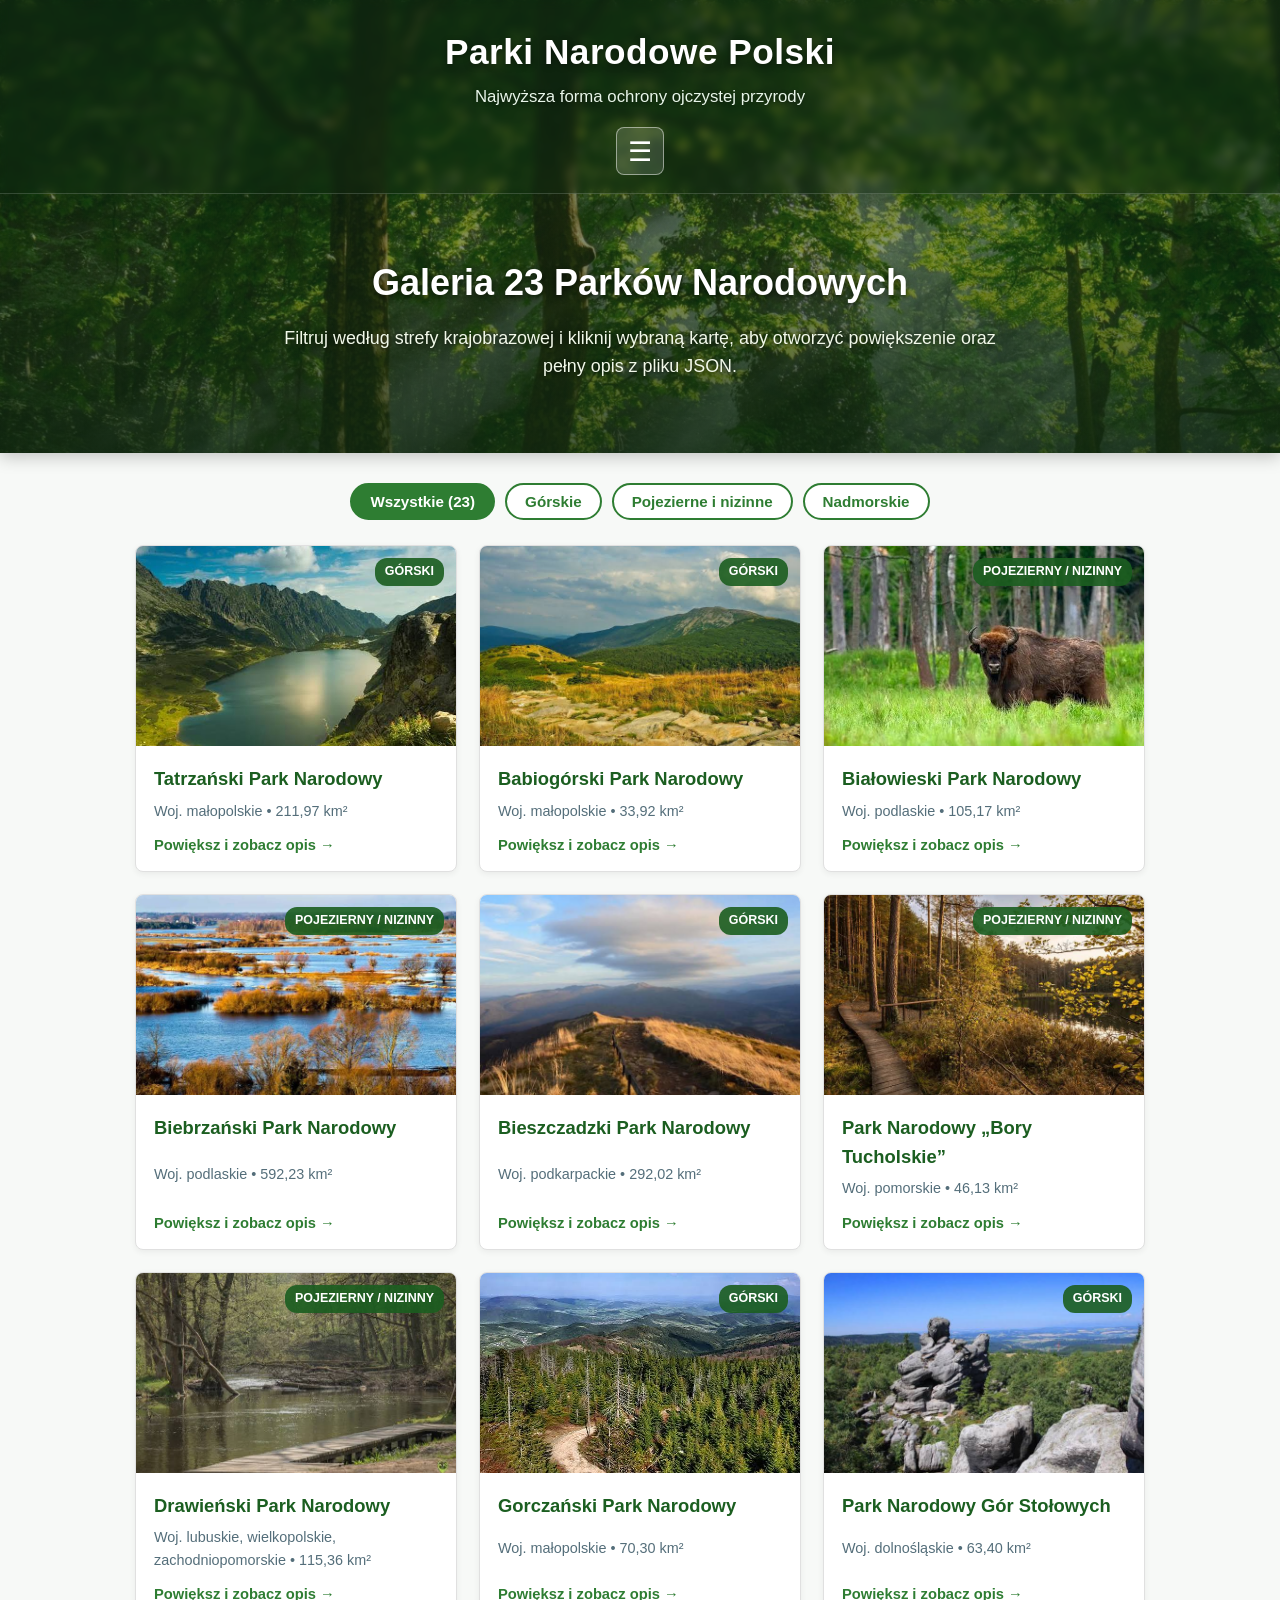
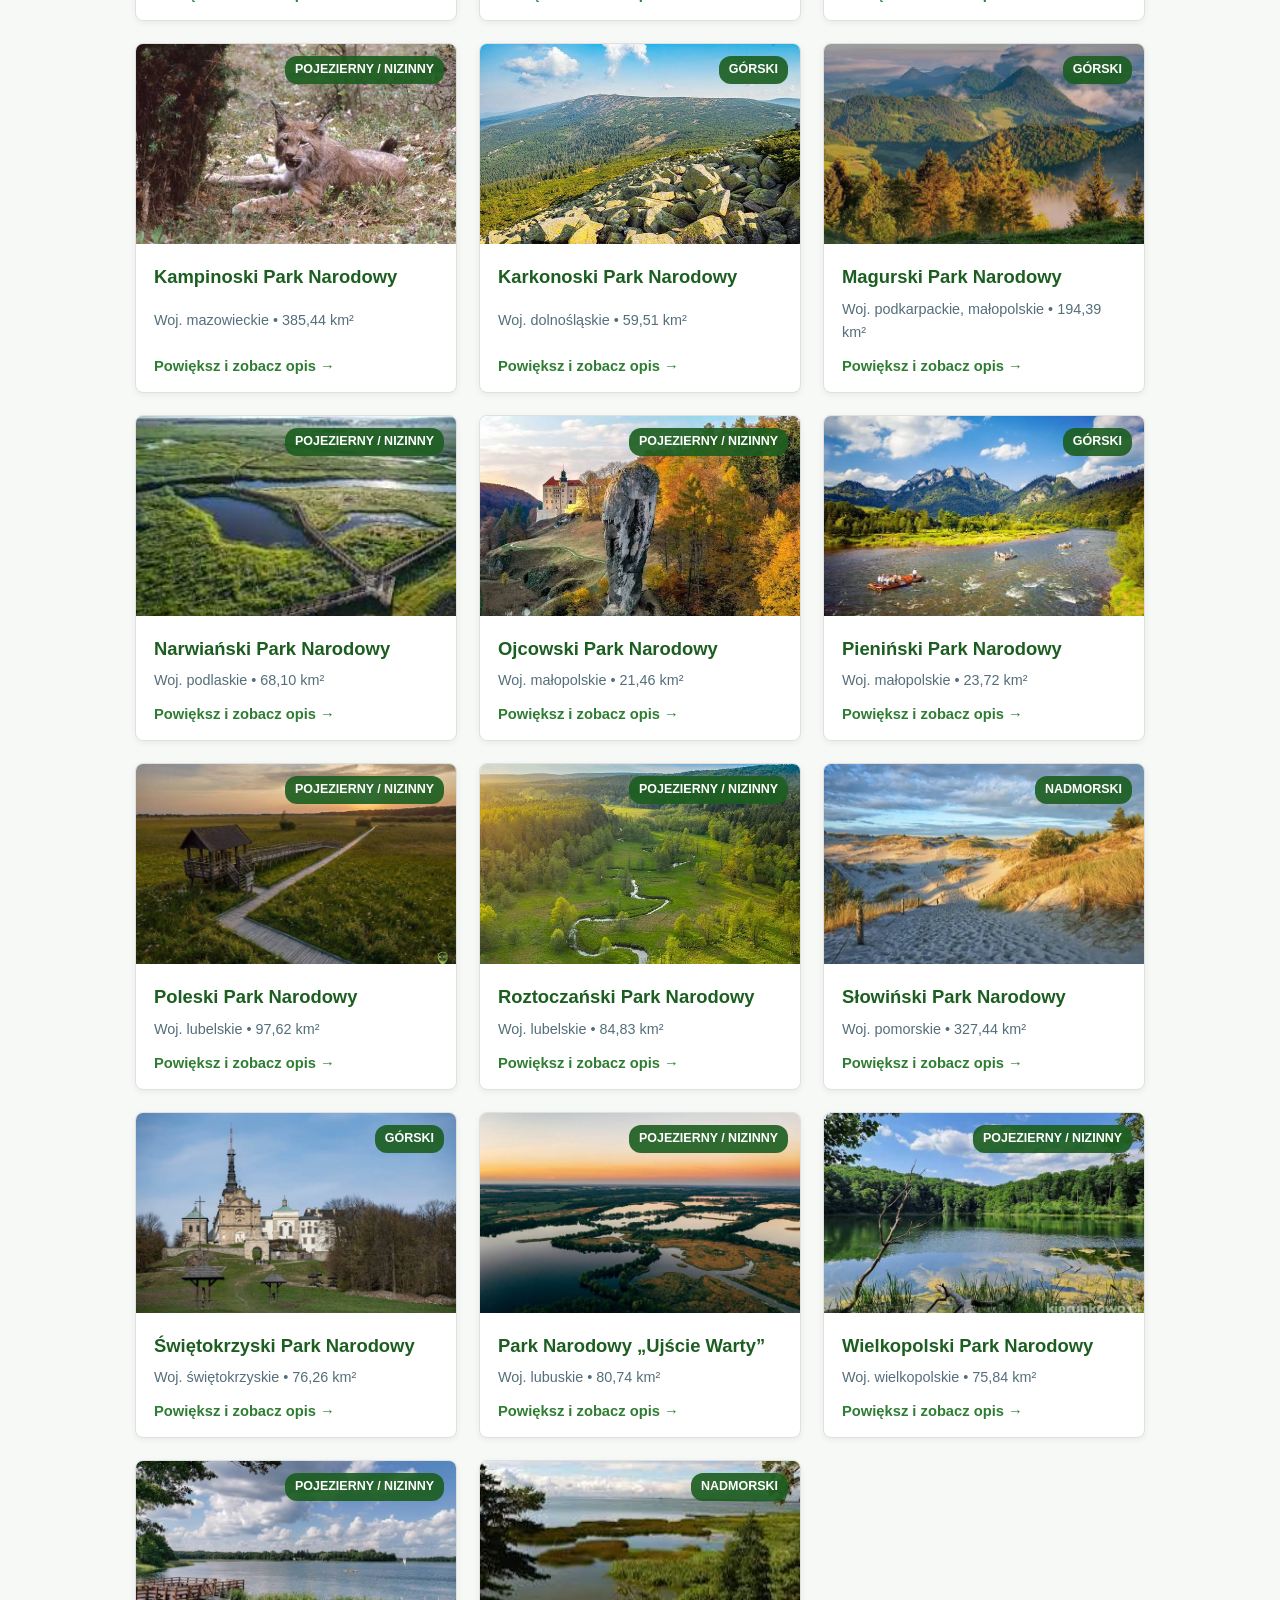
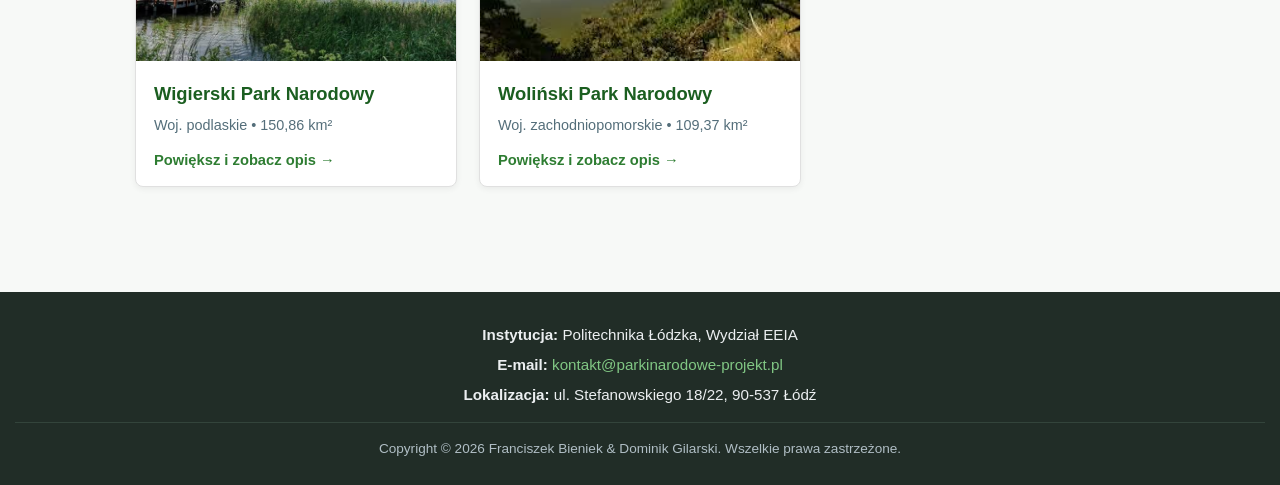
==== commit ab7fb4b4: "dalszy ciąg hero, prognoza 3 dniowa, fajne animacje i inne poprawki" ====
--- a/galeria.html
+++ b/galeria.html
@@ -13,29 +13,38 @@
 </head>
 <body>
 
-    <header>
-        <div class="header-bar">
+    <header class="hero-header">
+        <div class="header-top">
             <div class="content">
                 <h1><a href="index.html">Parki Narodowe Polski</a></h1>
                 <p>Najwyższa forma ochrony ojczystej przyrody</p>
             </div>
-            <nav>
-                <button class="hamburger-btn" id="hamburger-btn" aria-label="Otwórz menu">&#9776;</button>
-                <ul id="nav-menu">
-                    <li><a href="index.html">Start</a></li>
-                    <li><a href="o-projekcie.html">O projekcie</a></li>
-                    <li><a href="zagadnienia.html">Zagadnienia</a></li>
-                    <li><a href="galeria.html" class="active">Galeria</a></li>
-                    <li><a href="kontakt.html">Kontakt</a></li>
-                </ul>
+            <nav aria-label="Menu główne">
+                <button
+                    type="button"
+                    class="hamburger-btn"
+                    id="hamburger-btn"
+                    aria-label="Otwórz lub zamknij menu"
+                    aria-expanded="false"
+                    aria-controls="nav-menu"
+                >
+                    <span class="hamburger-icon" aria-hidden="true">&#9776;</span>
+                </button>
+                <div class="nav-collapse" id="nav-collapse">
+                    <ul id="nav-menu">
+                        <li><a href="index.html">Start</a></li>
+                        <li><a href="o-projekcie.html">O projekcie</a></li>
+                        <li><a href="zagadnienia.html">Zagadnienia</a></li>
+                        <li><a href="galeria.html" class="active">Galeria</a></li>
+                        <li><a href="kontakt.html">Kontakt</a></li>
+                    </ul>
+                </div>
             </nav>
         </div>
 
-        <div class="hero-banner">
-            <div class="hero-content">
-                <h2>Galeria 23 Parków Narodowych</h2>
-                <p>Filtruj według strefy krajobrazowej i kliknij wybraną kartę, aby otworzyć powiększenie oraz pełny opis z pliku JSON.</p>
-            </div>
+        <div class="hero-content">
+            <h2>Galeria 23 Parków Narodowych</h2>
+            <p>Filtruj według strefy krajobrazowej i kliknij wybraną kartę, aby otworzyć powiększenie oraz pełny opis z pliku JSON.</p>
         </div>
     </header>
 
--- a/style.css
+++ b/style.css
@@ -1,5 +1,5 @@
 /* ==========================================================================
-   1. RESET I USTAWIENIA BAZOWE
+   1. RESET I USTAWIENIA BAZOWE (STICKY FOOTER FLEXBOX)
    ========================================================================== */
 * {
     box-sizing: border-box;
@@ -12,20 +12,42 @@
     line-height: 1.6;
     color: #2f3640;
     background-color: #f7f9f7;
+    min-height: 100vh;
+    display: flex;
+    flex-direction: column;
+}
+
+body.no-scroll {
+    overflow: hidden;
 }
 
 /* ==========================================================================
-   2. NAGŁÓWEK, HAMBURGER MENU ORAZ HERO BANNER W <HEADER>
+   2. JEDNOLITY HERO HEADER ZE ZDJĘCIEM, OBROTOWYM PRZYCISKIEM I PŁYNNYM MENU
    ========================================================================== */
-header {
-    background-color: #2e7d32;
+header.hero-header {
+    position: relative;
+    width: 100%;
     color: #ffffff;
     text-align: center;
-    padding: 0;
-}
-
-.header-bar {
-    padding: 25px 15px;
+    background: linear-gradient(
+        180deg,
+        rgba(15, 42, 18, 0.74) 0%,
+        rgba(18, 48, 22, 0.52) 55%,
+        rgba(15, 42, 18, 0.78) 100%
+    ),
+    url("images/hero.jpg");
+    background-size: cover;
+    background-position: center;
+    background-repeat: no-repeat;
+    box-shadow: 0 4px 16px rgba(0, 0, 0, 0.22);
+}
+
+.header-top {
+    padding: 24px 20px 18px;
+    background-color: rgba(15, 42, 18, 0.34);
+    backdrop-filter: blur(4px);
+    -webkit-backdrop-filter: blur(4px);
+    border-bottom: 1px solid rgba(255, 255, 255, 0.16);
 }
 
 header .content h1 a {
@@ -33,55 +55,176 @@
     text-decoration: none;
     font-size: 2.2rem;
     letter-spacing: 0.5px;
+    text-shadow: 0 2px 6px rgba(0, 0, 0, 0.45);
 }
 
 header .content p {
     font-size: 1.05rem;
-    margin-top: 6px;
+    margin-top: 4px;
     color: #e8f5e9;
-}
-
+    text-shadow: 0 1px 4px rgba(0, 0, 0, 0.45);
+}
+
+/* Przycisk menu: obrót o 90° wyłącznie przy kliknięciu (otwarcie/zamknięcie) */
 .hamburger-btn {
     display: inline-flex;
     align-items: center;
     justify-content: center;
-    background-color: rgba(0, 0, 0, 0.18);
-    border: 1px solid rgba(255, 255, 255, 0.4);
-    color: #ffffff;
-    font-size: 1.8rem;
+    width: 48px;
+    height: 48px;
+    margin-top: 16px;
+    background-color: rgba(255, 255, 255, 0.14);
+    border: 1px solid rgba(255, 255, 255, 0.48);
+    color: #ffffff;
+    font-size: 1.7rem;
     line-height: 1;
-    padding: 8px 18px;
-    margin-top: 18px;
+    border-radius: 8px;
+    cursor: pointer;
+    transform: rotate(0deg);
+    transition:
+        transform 0.35s cubic-bezier(0.4, 0, 0.2, 1),
+        background-color 0.25s ease,
+        border-color 0.25s ease,
+        box-shadow 0.25s ease;
+}
+
+.hamburger-icon {
+    display: inline-block;
+    line-height: 1;
+    pointer-events: none;
+}
+
+@media (hover: hover) {
+    .hamburger-btn:hover {
+        background-color: rgba(255, 255, 255, 0.26);
+        border-color: #ffffff;
+    }
+}
+
+.hamburger-btn.open {
+    transform: rotate(90deg);
+    background-color: rgba(46, 125, 50, 0.88);
+    border-color: #ffffff;
+    box-shadow: 0 0 12px rgba(0, 0, 0, 0.35);
+}
+
+/* Płynne rozwijanie i zwijanie menu (CSS Grid 0fr -> 1fr) */
+.nav-collapse {
+    display: grid;
+    grid-template-rows: 0fr;
+    opacity: 0;
+    margin-top: 0;
+    visibility: hidden;
+    transition:
+        grid-template-rows 0.35s cubic-bezier(0.4, 0, 0.2, 1),
+        opacity 0.28s ease,
+        margin-top 0.35s cubic-bezier(0.4, 0, 0.2, 1),
+        visibility 0.35s;
+}
+
+.nav-collapse.open {
+    grid-template-rows: 1fr;
+    opacity: 1;
+    margin-top: 16px;
+    visibility: visible;
+}
+
+nav ul {
+    list-style: none;
+    overflow: hidden;
+    min-height: 0;
+    display: flex;
+    flex-direction: row;
+    flex-wrap: wrap;
+    justify-content: center;
+    align-items: center;
+    gap: 10px;
+    padding: 0;
+    transform: translateY(-10px);
+    transition: transform 0.35s cubic-bezier(0.4, 0, 0.2, 1);
+}
+
+.nav-collapse.open ul {
+    transform: translateY(0);
+}
+
+nav ul li {
+    padding: 3px 0;
+}
+
+nav ul li a {
+    position: relative;
+    display: block;
+    color: #ffffff;
+    text-decoration: none;
+    font-weight: bold;
+    padding: 10px 20px;
+    background-color: rgba(15, 42, 18, 0.56);
+    border: 1px solid rgba(255, 255, 255, 0.24);
     border-radius: 6px;
-    cursor: pointer;
-    transition: background-color 0.2s ease, border-color 0.2s ease, transform 0.1s ease;
-}
-
-.hamburger-btn:hover {
-    background-color: rgba(0, 0, 0, 0.32);
-    border-color: #ffffff;
-}
-
-.hamburger-btn:active {
-    transform: scale(0.96);
-}
-
-nav ul {
-    display: none;
-    list-style: none;
-    margin-top: 15px;
-    padding: 0;
-}
-
-nav ul.open {
-    display: flex;
-    flex-direction: column;
-    align-items: center;
-    gap: 8px;
-    animation: fadeInMenu 0.25s ease-in-out;
-}
-
-@keyframes fadeInMenu {
+    transition:
+        background-color 0.25s ease,
+        border-color 0.25s ease,
+        transform 0.25s ease;
+}
+
+/* Pseudoelement ::after - animowane podkreślenie odnośników w menu */
+nav ul li a::after {
+    content: "";
+    position: absolute;
+    left: 16px;
+    right: 16px;
+    bottom: 5px;
+    height: 2px;
+    background-color: #a5d6a7;
+    transform: scaleX(0);
+    transform-origin: center;
+    transition: transform 0.25s ease;
+}
+
+nav ul li a.active {
+    background-color: rgba(46, 125, 50, 0.92);
+    border-color: #a5d6a7;
+}
+
+nav ul li a.active::after {
+    transform: scaleX(1);
+}
+
+@media (hover: hover) {
+    nav ul li a:hover {
+        background-color: rgba(46, 125, 50, 0.88);
+        border-color: rgba(255, 255, 255, 0.7);
+        transform: scale(1.04);
+    }
+
+    nav ul li a:hover::after {
+        transform: scaleX(1);
+    }
+}
+
+/* Treść hero bannera bezpośrednio na tle zdjęcia w headerze */
+.hero-content {
+    max-width: 780px;
+    margin: 0 auto;
+    padding: 60px 20px 72px;
+}
+
+.hero-content h2 {
+    font-size: 2.25rem;
+    margin-bottom: 12px;
+    color: #ffffff;
+    text-shadow: 0 2px 6px rgba(0, 0, 0, 0.65);
+}
+
+.hero-content p {
+    font-size: 1.12rem;
+    line-height: 1.6;
+    color: #f1f8e9;
+    text-shadow: 0 1px 4px rgba(0, 0, 0, 0.65);
+}
+
+@keyframes fadeInModal {
     from {
         opacity: 0;
         transform: translateY(-8px);
@@ -90,93 +233,21 @@
         opacity: 1;
         transform: translateY(0);
     }
-}
-
-nav ul li {
-    width: 100%;
-    max-width: 320px;
-}
-
-nav ul li a {
-    display: block;
-    color: #e8f5e9;
-    text-decoration: none;
-    font-weight: bold;
-    padding: 10px 20px;
-    background-color: rgba(0, 0, 0, 0.15);
-    border-radius: 6px;
-    transition: background-color 0.2s ease, color 0.2s ease;
-}
-
-nav ul li a:hover,
-nav ul li a.active {
-    background-color: #1b5e20;
-    color: #ffffff;
-}
-
-.hero-banner {
-    width: 100%;
-    background: linear-gradient(rgba(0, 0, 0, 0.55), rgba(0, 0, 0, 0.55)),
-                url("images/hero.jpg");
-    background-size: cover;
-    background-position: center;
-    background-repeat: no-repeat;
-    border-top: 3px solid #1b5e20;
-    padding: 75px 20px;
-    text-align: center;
-    color: #ffffff;
-    box-shadow: 0 4px 12px rgba(0, 0, 0, 0.15);
-}
-
-.hero-content {
-    max-width: 780px;
-    margin: 0 auto;
-}
-
-.hero-banner h2 {
-    font-size: 2.2rem;
-    margin-bottom: 12px;
-    color: #ffffff;
-    text-shadow: 0 2px 4px rgba(0, 0, 0, 0.6);
-}
-
-.hero-banner p {
-    font-size: 1.1rem;
-    line-height: 1.6;
-    color: #f1f8e9;
-    text-shadow: 0 1px 3px rgba(0, 0, 0, 0.6);
 }
 
 /* ==========================================================================
    3. TREŚĆ GŁÓWNA (MAIN)
    ========================================================================== */
 main {
+    flex: 1;
+    width: 100%;
     max-width: 1050px;
     margin: 30px auto;
     padding: 0 20px;
 }
 
-.banner-placeholder {
-    background-color: #c8e6c9;
-    border-left: 6px solid #2e7d32;
-    padding: 25px 30px;
-    margin-bottom: 25px;
-    border-radius: 6px;
-}
-
-.banner-placeholder h2 {
-    color: #1b5e20;
-    margin-bottom: 8px;
-    font-size: 1.5rem;
-}
-
-.banner-placeholder p {
-    color: #2e4a30;
-    font-size: 1.05rem;
-}
-
 /* ==========================================================================
-   4. BLOKI TEKSTOWE (.content-section)
+   4. BLOKI TEKSTOWE (.content-section) I PSEUDOELEMENT ::before
    ========================================================================== */
 .content-section {
     background: #ffffff;
@@ -193,6 +264,17 @@
     font-size: 1.3rem;
 }
 
+.content-section h3::before {
+    content: "";
+    display: inline-block;
+    width: 5px;
+    height: 1.05em;
+    background-color: #2e7d32;
+    border-radius: 3px;
+    margin-right: 10px;
+    vertical-align: -0.15em;
+}
+
 .content-section p {
     margin-bottom: 12px;
     line-height: 1.65;
@@ -227,6 +309,14 @@
     flex-direction: column;
     justify-content: space-between;
     box-shadow: 0 1px 3px rgba(0, 0, 0, 0.04);
+    transition: transform 0.25s ease, box-shadow 0.25s ease;
+}
+
+@media (hover: hover) {
+    .column:hover {
+        transform: translateY(-3px);
+        box-shadow: 0 6px 14px rgba(0, 0, 0, 0.08);
+    }
 }
 
 .column h3 {
@@ -307,15 +397,16 @@
     font-weight: bold;
     border-radius: 4px;
     cursor: pointer;
-    transition: background-color 0.2s ease;
+    transition: background-color 0.2s ease, transform 0.2s ease;
 }
 
 .submit-btn:hover {
     background-color: #1b5e20;
+    transform: translateY(-2px);
 }
 
 /* ==========================================================================
-   7. PRZESUWNA KARUZELA 23 PARKÓW, POGODA I PANEL DANYCH JSON (INDEX.HTML)
+   7. PRZESUWNA KARUZELA 23 PARKÓW, POGODA OPEN-METEO I PANEL JSON (INDEX.HTML)
    ========================================================================== */
 .carousel-header {
     margin-bottom: 18px;
@@ -408,11 +499,12 @@
     display: flex;
     align-items: center;
     justify-content: center;
-    transition: background-color 0.2s ease;
+    transition: background-color 0.2s ease, transform 0.2s ease;
 }
 
 .carousel-btn:hover {
     background-color: #1b5e20;
+    transform: scale(1.06);
 }
 
 .park-details-box {
@@ -422,12 +514,12 @@
     border: 1px solid #c8e6c9;
     border-radius: 8px;
     padding: 20px;
-    align-items: center;
+    align-items: flex-start;
 }
 
 .park-details-img {
     flex: 0 0 320px;
-    height: 235px;
+    height: 260px;
     border-radius: 6px;
     overflow: hidden;
 }
@@ -477,9 +569,12 @@
     border: 1px solid #c8e6c9;
     border-left: 4px solid #2e7d32;
     border-radius: 6px;
-    padding: 10px 14px;
+    padding: 12px 14px;
     margin-bottom: 14px;
     font-size: 0.92rem;
+}
+
+.weather-current-row {
     display: flex;
     flex-wrap: wrap;
     gap: 6px 10px;
@@ -493,6 +588,29 @@
 
 .weather-value {
     color: #37474f;
+}
+
+.weather-forecast {
+    margin-top: 10px;
+    overflow-x: auto;
+}
+
+.weather-forecast table {
+    width: 100%;
+    border-collapse: collapse;
+    font-size: 0.84rem;
+}
+
+.weather-forecast th,
+.weather-forecast td {
+    border: 1px solid #dcedc8;
+    padding: 6px 8px;
+    text-align: left;
+}
+
+.weather-forecast th {
+    background-color: #e8f5e9;
+    color: #1b5e20;
 }
 
 .park-details-link {
@@ -904,7 +1022,7 @@
     position: fixed;
     inset: 0;
     background-color: rgba(0, 0, 0, 0.82);
-    z-index: 1000;
+    z-index: 2000;
     align-items: center;
     justify-content: center;
     padding: 20px;
@@ -912,7 +1030,7 @@
 
 .lightbox.open {
     display: flex;
-    animation: fadeInMenu 0.2s ease;
+    animation: fadeInModal 0.2s ease;
 }
 
 .lightbox-content {
@@ -1026,29 +1144,46 @@
         flex-direction: column;
     }
 
-    .header-bar {
-        padding: 20px 12px;
-    }
-
-    .hero-banner {
-        padding: 45px 15px;
-    }
-
-    .hero-banner h2 {
+    .header-top {
+        padding: 18px 14px 14px;
+    }
+
+    header .content h1 a {
+        font-size: 1.75rem;
+    }
+
+    nav ul {
+        flex-direction: column;
+        align-items: center;
+        gap: 8px;
+    }
+
+    nav ul li {
+        width: 100%;
+        max-width: 320px;
+        padding: 0;
+    }
+
+    nav ul li a {
+        text-align: center;
+        padding: 14px 20px;
+    }
+
+    .hero-content {
+        padding: 38px 15px 46px;
+    }
+
+    .hero-content h2 {
         font-size: 1.6rem;
     }
 
-    .hero-banner p {
+    .hero-content p {
         font-size: 1rem;
     }
 
     main {
         margin: 20px auto;
         padding: 0 12px;
-    }
-
-    .banner-placeholder {
-        padding: 20px 15px;
     }
 
     .park-details-box {
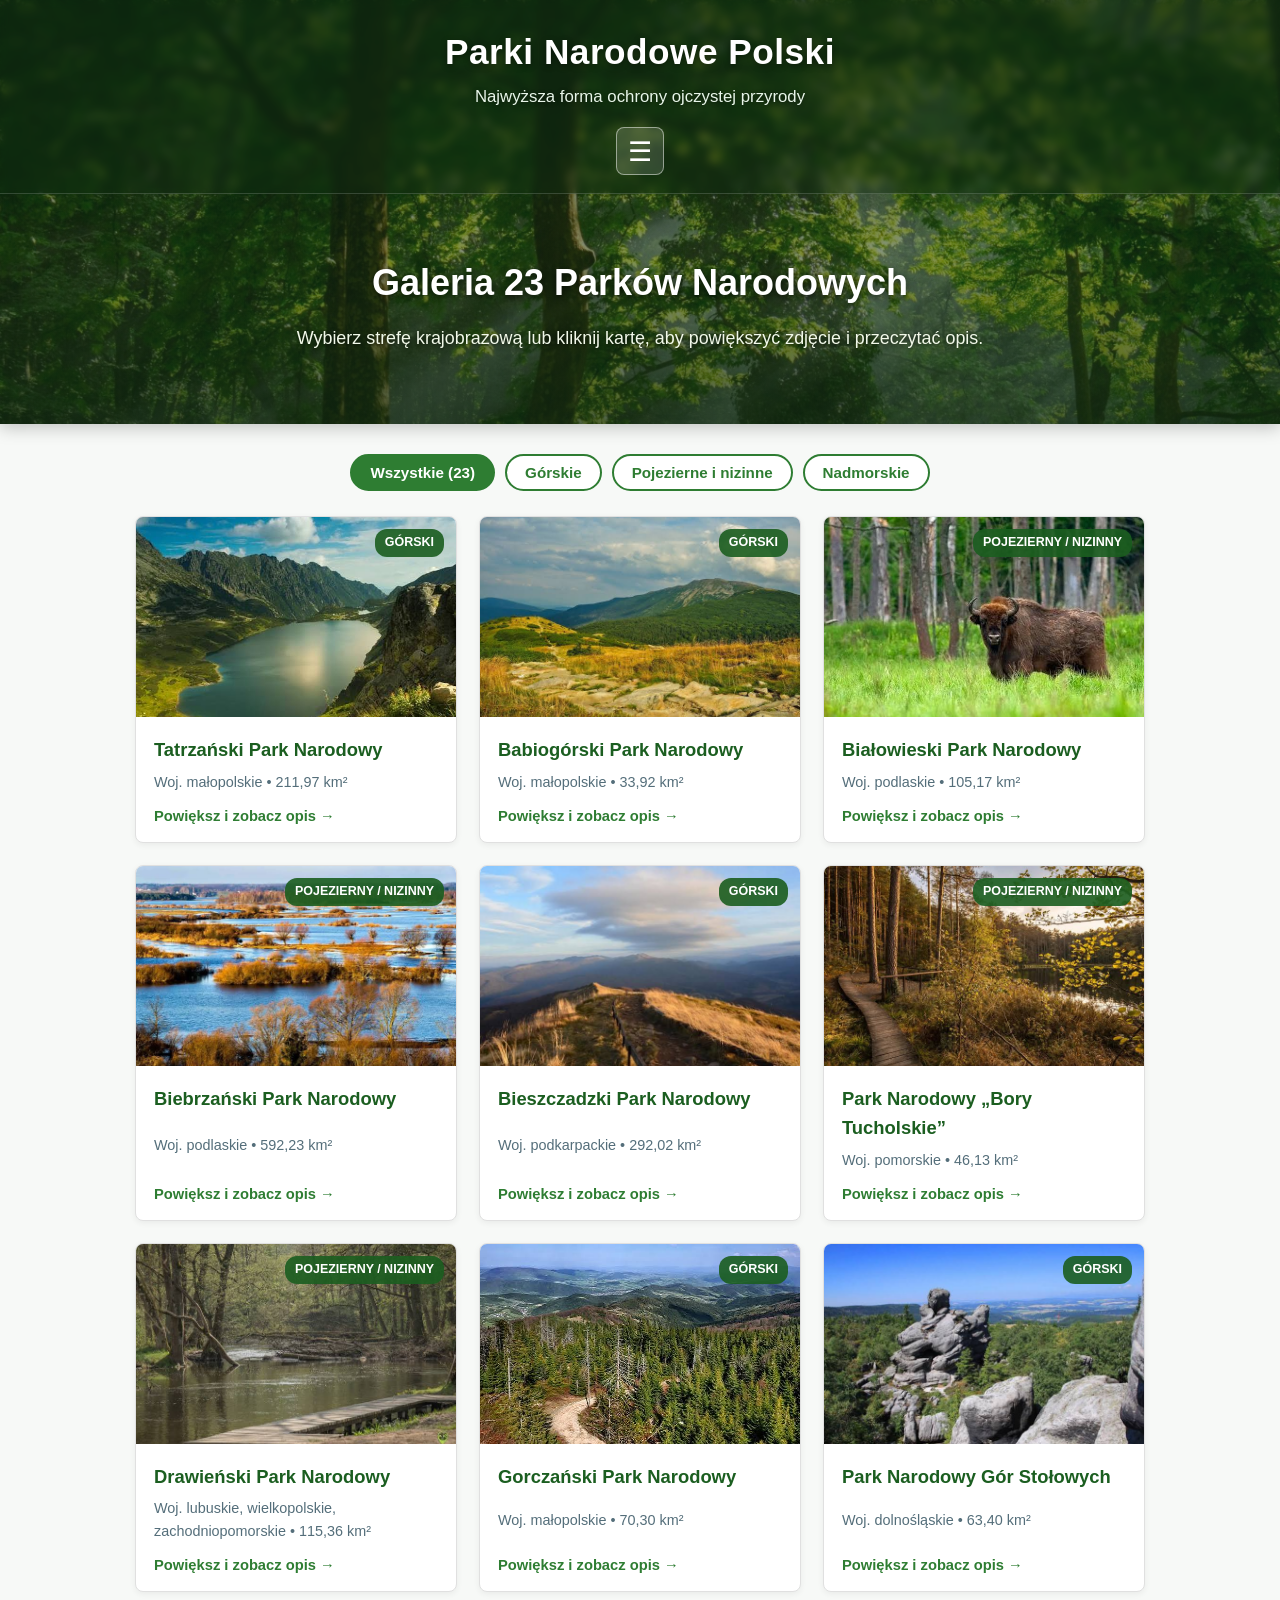
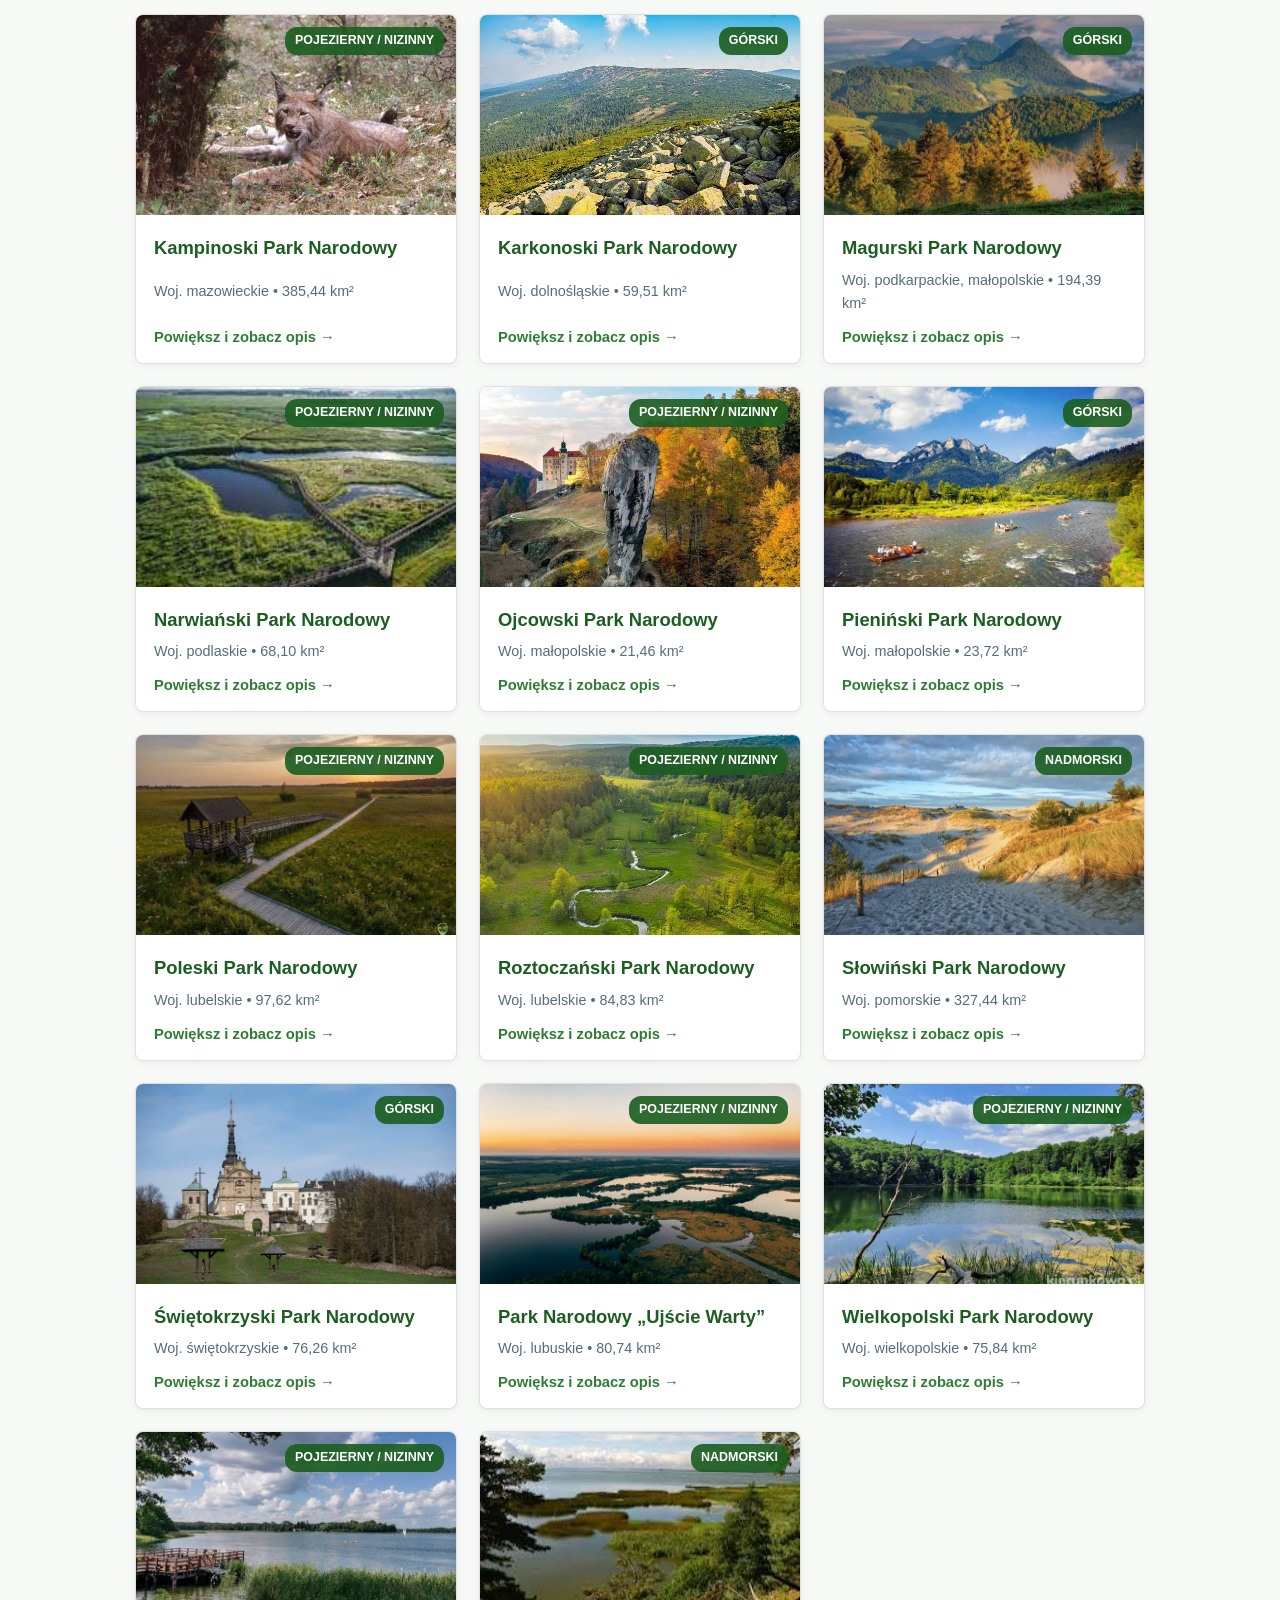
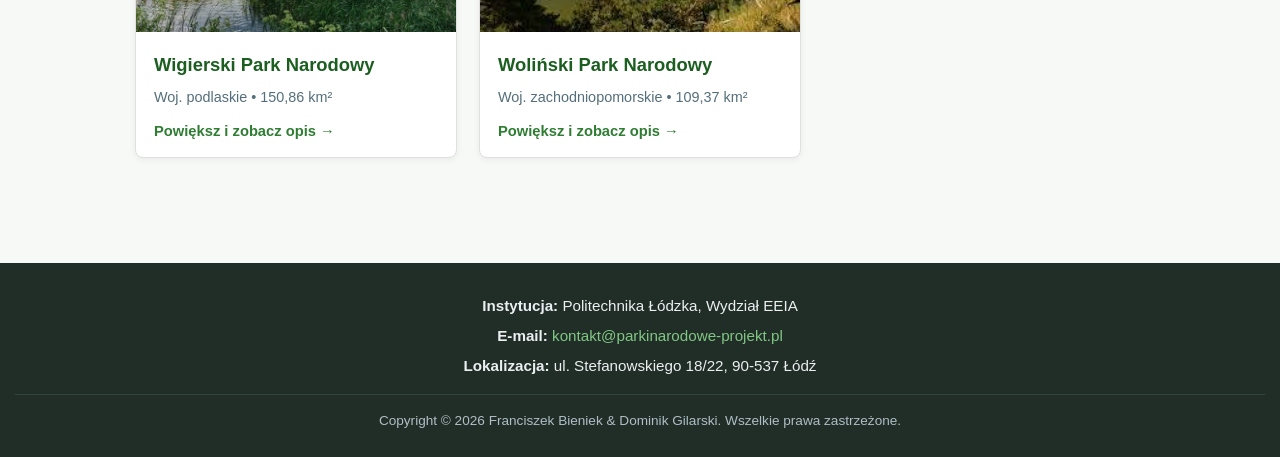
==== commit f6788619: "przeredagowanie opisów" ====
--- a/galeria.html
+++ b/galeria.html
@@ -6,8 +6,8 @@
     <title>Galeria Parków - Parki Narodowe Polski</title>
     
     <meta name="author" content="Franciszek Bieniek, Dominik Gilarski">
-    <meta name="description" content="Interaktywna galeria 23 polskich parków narodowych ładowana dynamicznie z bazy JSON.">
-    <meta name="keywords" content="galeria, parki narodowe, zdjęcia przyrody, Polska, JSON, filtrowanie">
+    <meta name="description" content="Galeria 23 polskich parków narodowych z podziałem na strefy krajobrazowe.">
+    <meta name="keywords" content="galeria, parki narodowe, zdjęcia przyrody, Polska, filtrowanie">
     
     <link rel="stylesheet" href="style.css">
 </head>
@@ -44,12 +44,11 @@
 
         <div class="hero-content">
             <h2>Galeria 23 Parków Narodowych</h2>
-            <p>Filtruj według strefy krajobrazowej i kliknij wybraną kartę, aby otworzyć powiększenie oraz pełny opis z pliku JSON.</p>
+            <p>Wybierz strefę krajobrazową lub kliknij kartę, aby powiększyć zdjęcie i przeczytać opis.</p>
         </div>
     </header>
 
     <main>
-        <!-- Przyciski filtrowania kategorii z JSON -->
         <section class="filter-bar">
             <button class="filter-btn active" data-filter="wszystkie">Wszystkie (23)</button>
             <button class="filter-btn" data-filter="gorskie">Górskie</button>
@@ -57,11 +56,10 @@
             <button class="filter-btn" data-filter="nadmorskie">Nadmorskie</button>
         </section>
 
-        <!-- Siatka wypełniana dynamicznie przez galeria.js na podstawie parki.json -->
         <section id="gallery-grid" class="gallery-grid"></section>
     </main>
 
-    <!-- Okno modalne (Lightbox) do podglądu zdjęcia i pełnego opisu -->
+    <!-- Okno modalne (Lightbox) -->
     <div id="lightbox" class="lightbox" aria-hidden="true">
         <div class="lightbox-content">
             <button id="lightbox-close" class="lightbox-close" aria-label="Zamknij">&times;</button>
--- a/style.css
+++ b/style.css
@@ -26,9 +26,22 @@
    ========================================================================== */
 header.hero-header {
     position: relative;
+    overflow: hidden;
     width: 100%;
     color: #ffffff;
     text-align: center;
+    background-color: #163319;
+    box-shadow: 0 4px 16px rgba(0, 0, 0, 0.22);
+}
+
+/* Tło w ::before o stałej wysokości - zdjęcie nie przybliża się podczas otwierania menu */
+header.hero-header::before {
+    content: "";
+    position: absolute;
+    top: 0;
+    left: 0;
+    width: 100%;
+    height: max(100%, 460px);
     background: linear-gradient(
         180deg,
         rgba(15, 42, 18, 0.74) 0%,
@@ -39,12 +52,19 @@
     background-size: cover;
     background-position: center;
     background-repeat: no-repeat;
-    box-shadow: 0 4px 16px rgba(0, 0, 0, 0.22);
+    z-index: 0;
+    pointer-events: none;
+}
+
+.header-top,
+.hero-content {
+    position: relative;
+    z-index: 1;
 }
 
 .header-top {
     padding: 24px 20px 18px;
-    background-color: rgba(15, 42, 18, 0.34);
+    background-color: rgba(15, 42, 18, 0.38);
     backdrop-filter: blur(4px);
     -webkit-backdrop-filter: blur(4px);
     border-bottom: 1px solid rgba(255, 255, 255, 0.16);
@@ -65,7 +85,7 @@
     text-shadow: 0 1px 4px rgba(0, 0, 0, 0.45);
 }
 
-/* Przycisk menu: obrót o 90° wyłącznie przy kliknięciu (otwarcie/zamknięcie) */
+/* Przycisk menu: obrót o 90° wyłącznie przy kliknięciu (bez niebieskiego błysku na mobile) */
 .hamburger-btn {
     display: inline-flex;
     align-items: center;
@@ -80,6 +100,8 @@
     line-height: 1;
     border-radius: 8px;
     cursor: pointer;
+    -webkit-tap-highlight-color: transparent;
+    touch-action: manipulation;
     transform: rotate(0deg);
     transition:
         transform 0.35s cubic-bezier(0.4, 0, 0.2, 1),
@@ -111,15 +133,18 @@
 /* Płynne rozwijanie i zwijanie menu (CSS Grid 0fr -> 1fr) */
 .nav-collapse {
     display: grid;
+    grid-template-columns: minmax(0, 1fr);
     grid-template-rows: 0fr;
     opacity: 0;
     margin-top: 0;
     visibility: hidden;
+    pointer-events: none;
+    will-change: grid-template-rows, opacity;
     transition:
-        grid-template-rows 0.35s cubic-bezier(0.4, 0, 0.2, 1),
-        opacity 0.28s ease,
-        margin-top 0.35s cubic-bezier(0.4, 0, 0.2, 1),
-        visibility 0.35s;
+        grid-template-rows 0.32s cubic-bezier(0.4, 0, 0.2, 1),
+        opacity 0.25s ease,
+        margin-top 0.32s cubic-bezier(0.4, 0, 0.2, 1),
+        visibility 0.32s;
 }
 
 .nav-collapse.open {
@@ -127,6 +152,7 @@
     opacity: 1;
     margin-top: 16px;
     visibility: visible;
+    pointer-events: auto;
 }
 
 nav ul {
@@ -140,8 +166,8 @@
     align-items: center;
     gap: 10px;
     padding: 0;
-    transform: translateY(-10px);
-    transition: transform 0.35s cubic-bezier(0.4, 0, 0.2, 1);
+    transform: translateY(-8px);
+    transition: transform 0.32s cubic-bezier(0.4, 0, 0.2, 1);
 }
 
 .nav-collapse.open ul {
@@ -162,6 +188,7 @@
     background-color: rgba(15, 42, 18, 0.56);
     border: 1px solid rgba(255, 255, 255, 0.24);
     border-radius: 6px;
+    -webkit-tap-highlight-color: transparent;
     transition:
         background-color 0.25s ease,
         border-color 0.25s ease,
@@ -1144,8 +1171,16 @@
         flex-direction: column;
     }
 
+    header.hero-header::before {
+        height: max(100%, 720px);
+        background-position: center top;
+    }
+
     .header-top {
         padding: 18px 14px 14px;
+        background-color: rgba(15, 42, 18, 0.56);
+        backdrop-filter: none;
+        -webkit-backdrop-filter: none;
     }
 
     header .content h1 a {
@@ -1154,11 +1189,14 @@
 
     nav ul {
         flex-direction: column;
+        flex-wrap: nowrap;
+        justify-content: flex-start;
         align-items: center;
         gap: 8px;
     }
 
     nav ul li {
+        flex: 0 0 auto;
         width: 100%;
         max-width: 320px;
         padding: 0;
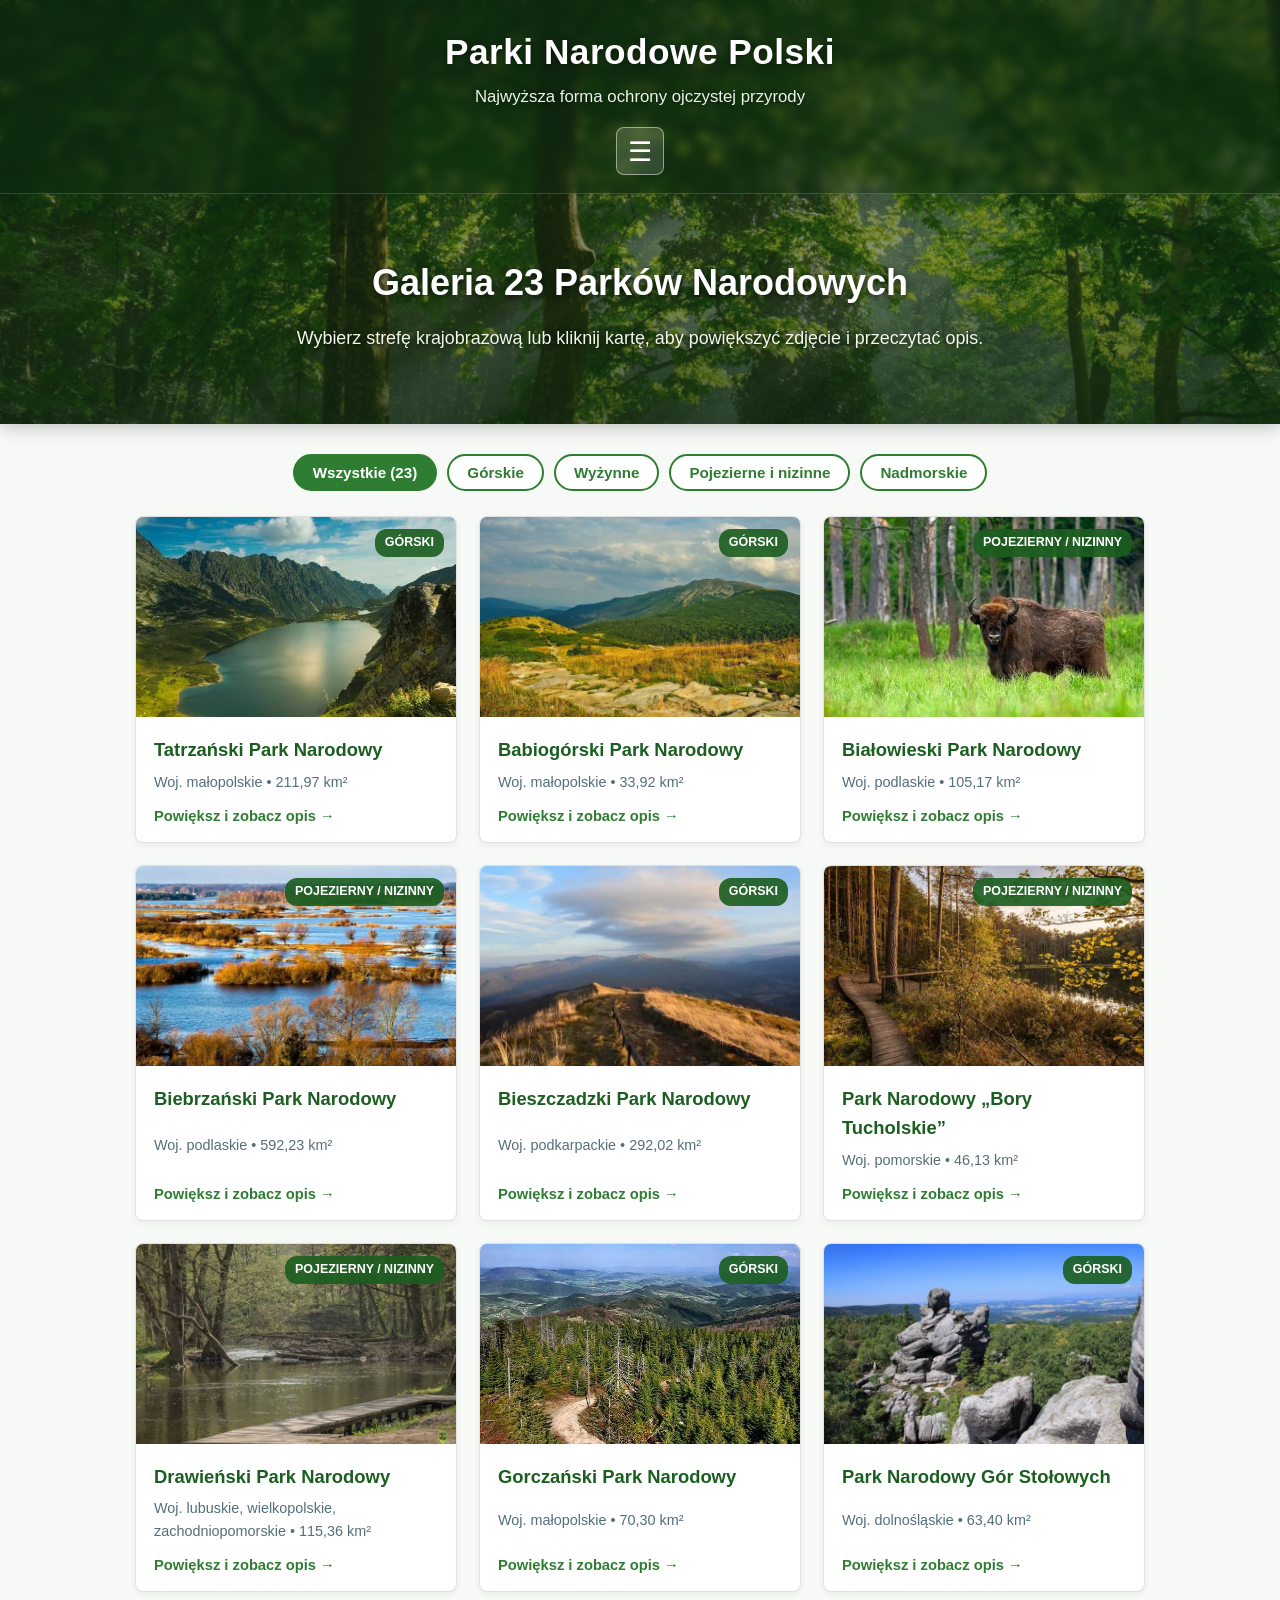
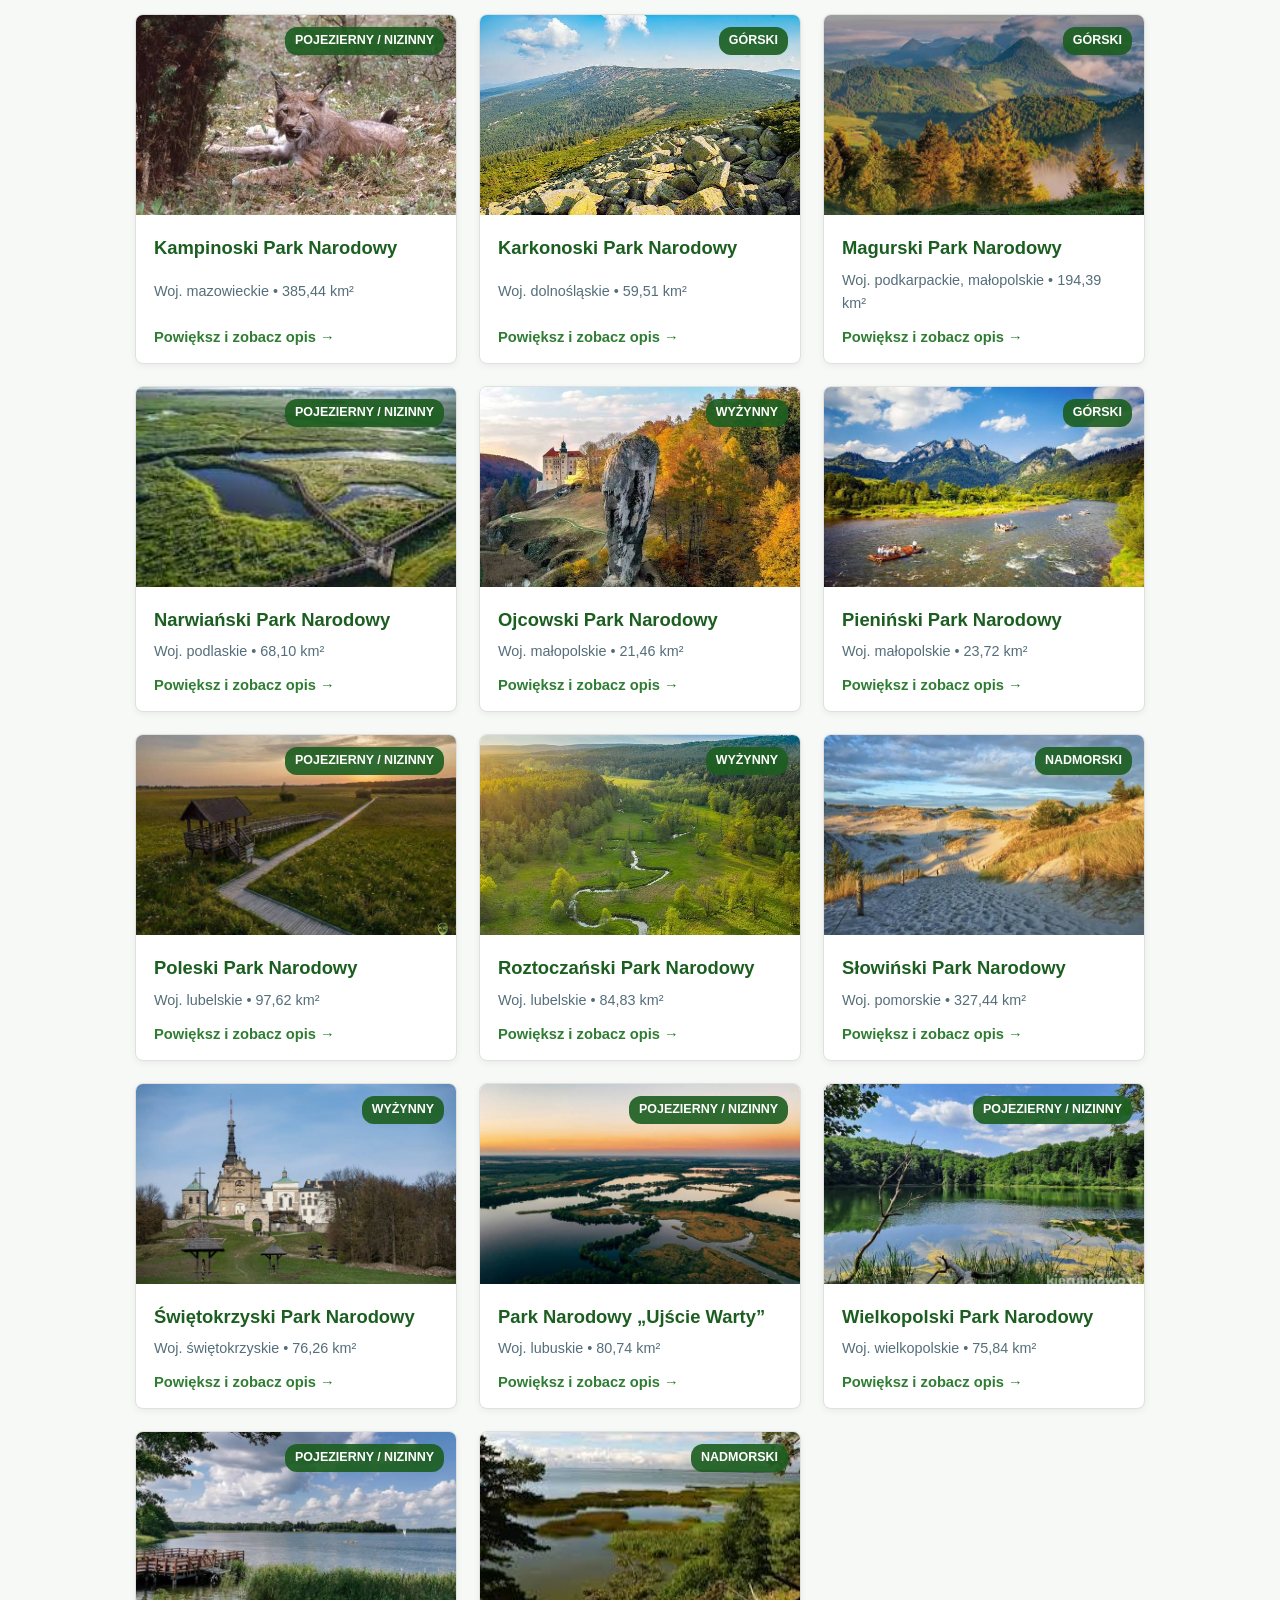
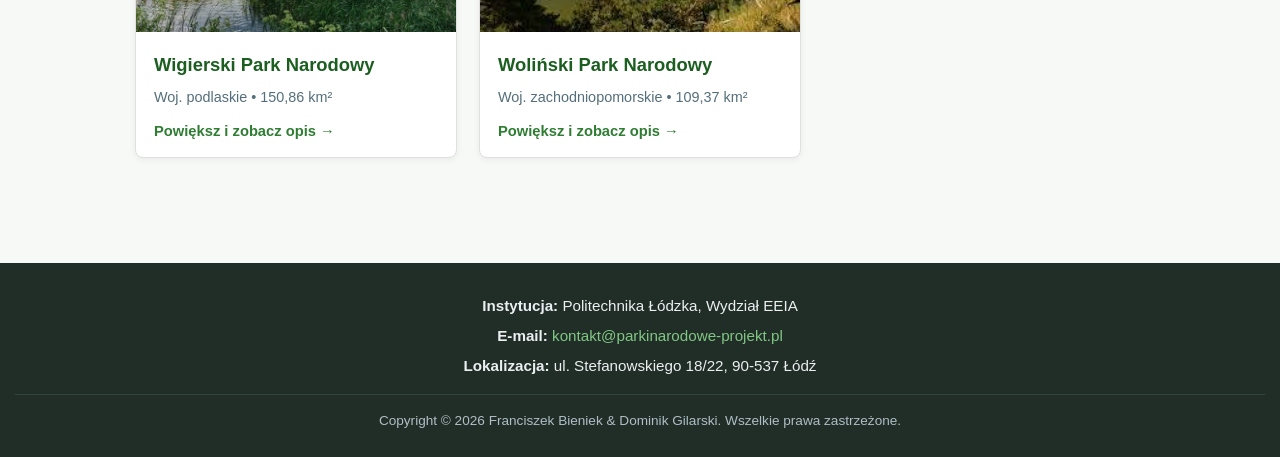
==== commit 8f91b2d5: "Dodanie nowego pasma gorskiego" ====
--- a/galeria.html
+++ b/galeria.html
@@ -52,6 +52,7 @@
         <section class="filter-bar">
             <button class="filter-btn active" data-filter="wszystkie">Wszystkie (23)</button>
             <button class="filter-btn" data-filter="gorskie">Górskie</button>
+            <button class="filter-btn" data-filter="wyzynne">Wyżynne</button>
             <button class="filter-btn" data-filter="pojezierne">Pojezierne i nizinne</button>
             <button class="filter-btn" data-filter="nadmorskie">Nadmorskie</button>
         </section>
--- a/style.css
+++ b/style.css
@@ -725,6 +725,10 @@
     background-color: #6d4c41;
 }
 
+.dot-wyzynne {
+    background-color: #d97706;
+}
+
 .dot-pojezierne {
     background-color: #2e7d32;
 }
@@ -766,6 +770,10 @@
 
 .park-marker-pin.gorskie {
     background-color: #6d4c41;
+}
+
+.park-marker-pin.wyzynne {
+    background-color: #d97706;
 }
 
 .park-marker-pin.pojezierne {
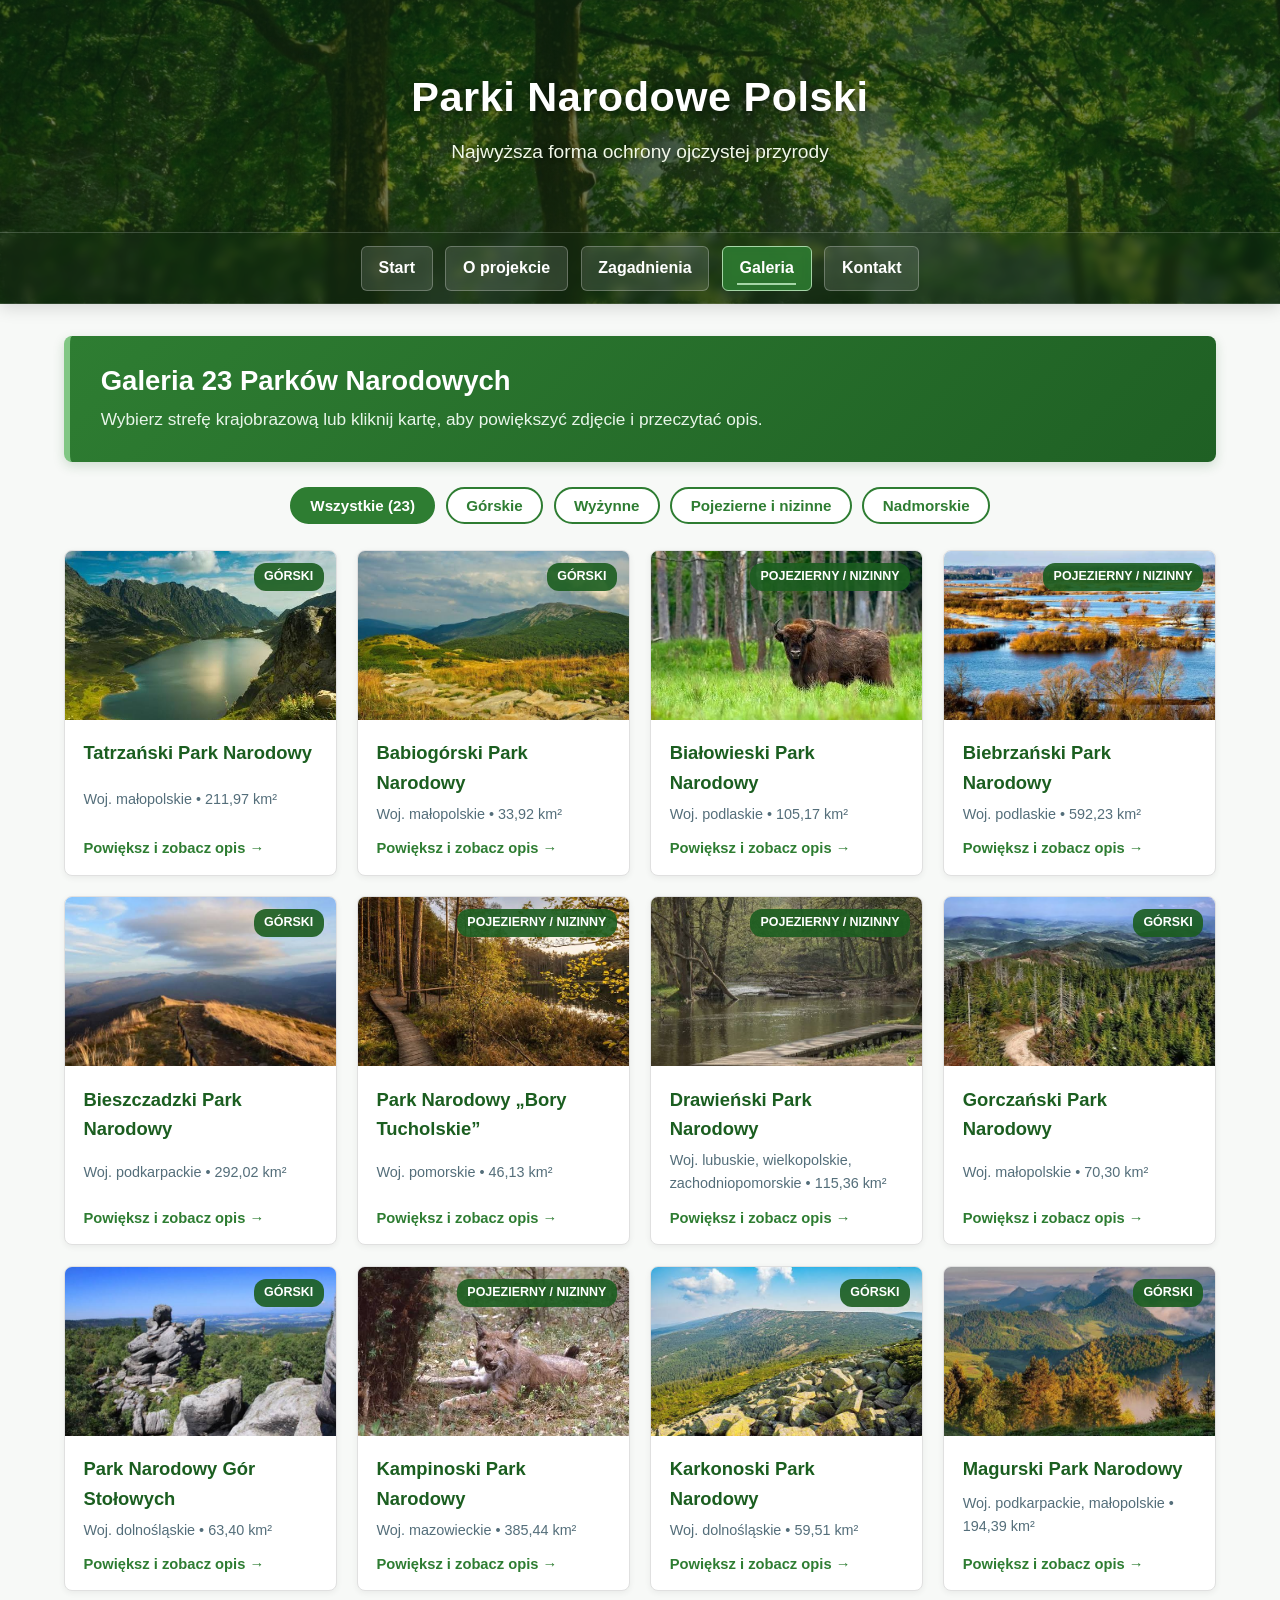
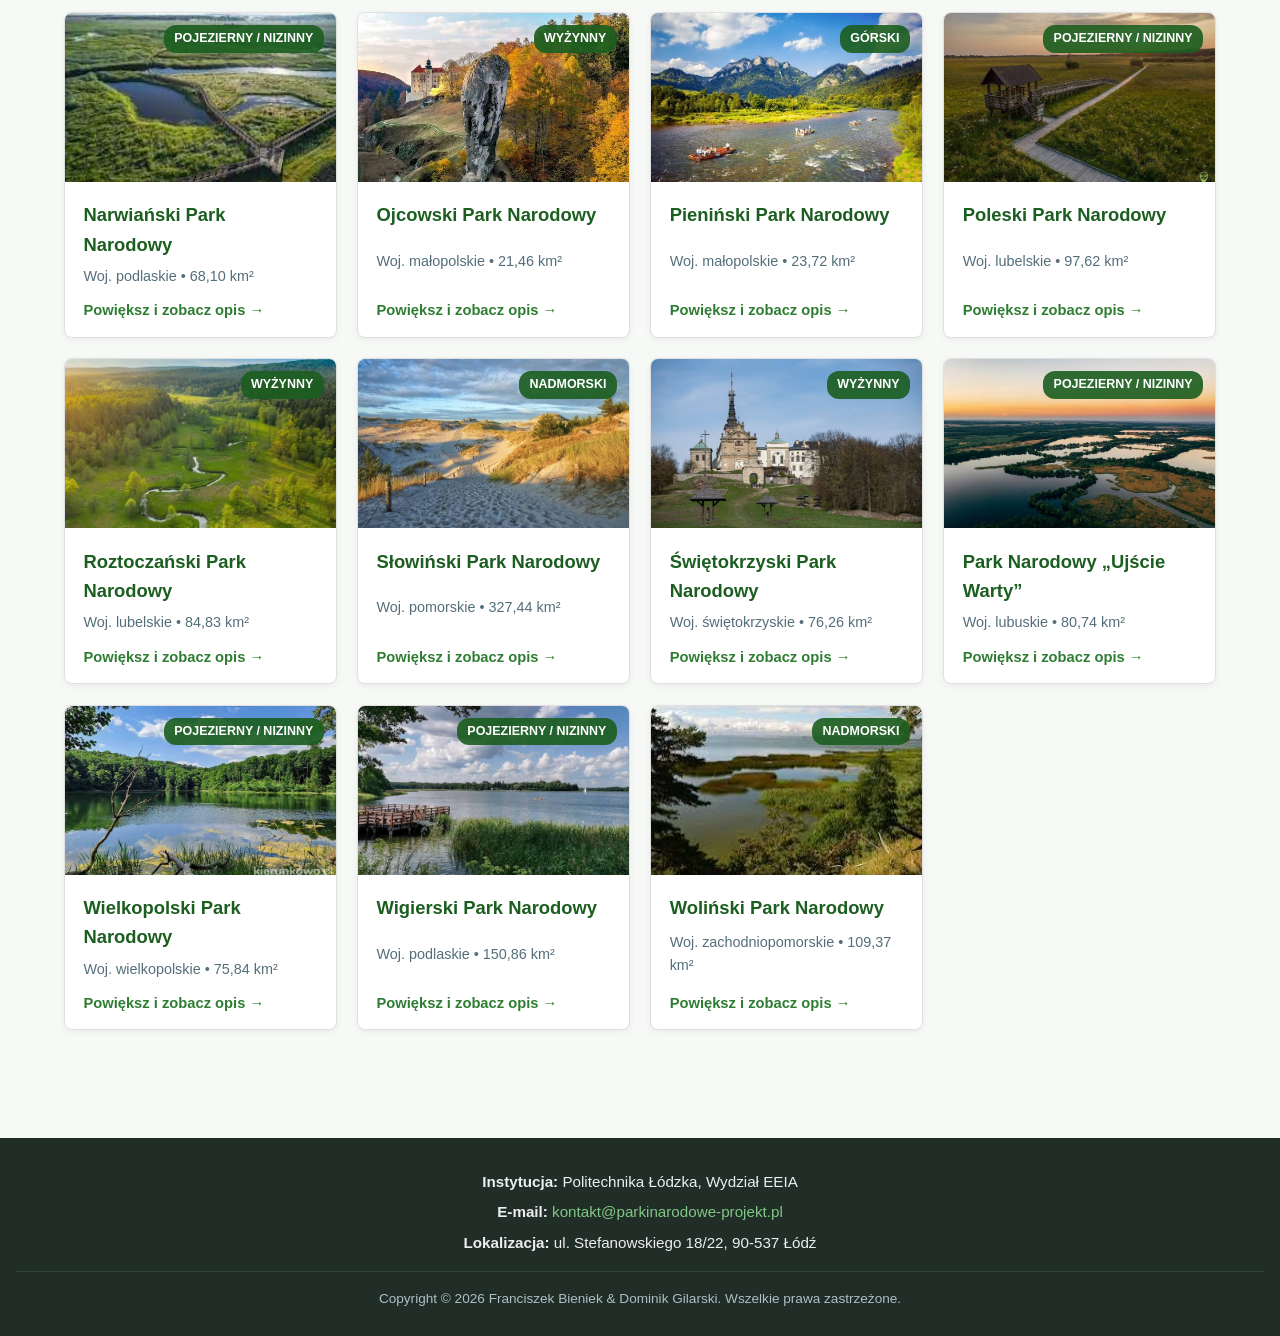
==== commit ca839d95: "gruntowne przebudowy wizualne" ====
--- a/galeria.html
+++ b/galeria.html
@@ -13,42 +13,44 @@
 </head>
 <body>
 
-    <header class="hero-header">
-        <div class="header-top">
+    <div class="hero-wrapper">
+        <header class="hero-header">
             <div class="content">
                 <h1><a href="index.html">Parki Narodowe Polski</a></h1>
                 <p>Najwyższa forma ochrony ojczystej przyrody</p>
             </div>
-            <nav aria-label="Menu główne">
-                <button
-                    type="button"
-                    class="hamburger-btn"
-                    id="hamburger-btn"
-                    aria-label="Otwórz lub zamknij menu"
-                    aria-expanded="false"
-                    aria-controls="nav-menu"
-                >
-                    <span class="hamburger-icon" aria-hidden="true">&#9776;</span>
-                </button>
-                <div class="nav-collapse" id="nav-collapse">
-                    <ul id="nav-menu">
-                        <li><a href="index.html">Start</a></li>
-                        <li><a href="o-projekcie.html">O projekcie</a></li>
-                        <li><a href="zagadnienia.html">Zagadnienia</a></li>
-                        <li><a href="galeria.html" class="active">Galeria</a></li>
-                        <li><a href="kontakt.html">Kontakt</a></li>
-                    </ul>
-                </div>
-            </nav>
-        </div>
+        </header>
 
-        <div class="hero-content">
+        <nav class="main-nav" aria-label="Menu główne">
+            <button
+                type="button"
+                class="hamburger-btn"
+                id="hamburger-btn"
+                aria-label="Otwórz lub zamknij menu"
+                aria-expanded="false"
+                aria-controls="nav-menu"
+            >
+                <span class="hamburger-icon" aria-hidden="true">&#9776;</span>
+            </button>
+            <div class="nav-collapse" id="nav-collapse">
+                <ul id="nav-menu">
+                    <li><a href="index.html">Start</a></li>
+                    <li><a href="o-projekcie.html">O projekcie</a></li>
+                    <li><a href="zagadnienia.html">Zagadnienia</a></li>
+                    <li><a href="galeria.html" class="active">Galeria</a></li>
+                    <li><a href="kontakt.html">Kontakt</a></li>
+                </ul>
+            </div>
+        </nav>
+    </div>
+
+    <main>
+        <!-- Zielony kafelek podtytułu podstrony -->
+        <section class="page-intro-card">
             <h2>Galeria 23 Parków Narodowych</h2>
             <p>Wybierz strefę krajobrazową lub kliknij kartę, aby powiększyć zdjęcie i przeczytać opis.</p>
-        </div>
-    </header>
+        </section>
 
-    <main>
         <section class="filter-bar">
             <button class="filter-btn active" data-filter="wszystkie">Wszystkie (23)</button>
             <button class="filter-btn" data-filter="gorskie">Górskie</button>
--- a/style.css
+++ b/style.css
@@ -1,5 +1,5 @@
 /* ==========================================================================
-   1. RESET I USTAWIENIA BAZOWE (STICKY FOOTER FLEXBOX)
+   1. RESET I USTAWIENIA BAZOWE (STICKY FOOTER FLEXBOX + PŁYNNA TYPOGRAFIA)
    ========================================================================== */
 * {
     box-sizing: border-box;
@@ -7,8 +7,13 @@
     padding: 0;
 }
 
+html {
+    scroll-behavior: smooth;
+}
+
 body {
     font-family: Arial, Helvetica, sans-serif;
+    font-size: clamp(0.95rem, 0.9rem + 0.2vw, 1.1rem);
     line-height: 1.6;
     color: #2f3640;
     background-color: #f7f9f7;
@@ -22,31 +27,33 @@
 }
 
 /* ==========================================================================
-   2. JEDNOLITY HERO HEADER ZE ZDJĘCIEM, OBROTOWYM PRZYCISKIEM I PŁYNNYM MENU
+   2. BANER ZE SZKLANYM BLUREM I PRZYKLEJONA NAWIGACJA (DESKTOP)
    ========================================================================== */
+/* Na desktopie display: contents pozwala <nav> przyklejać się do całego <body> */
+.hero-wrapper {
+    display: contents;
+}
+
 header.hero-header {
     position: relative;
     overflow: hidden;
+    flex-shrink: 0;
     width: 100%;
+    padding-bottom: 4.5rem;
     color: #ffffff;
     text-align: center;
     background-color: #163319;
-    box-shadow: 0 4px 16px rgba(0, 0, 0, 0.22);
-}
-
-/* Tło w ::before o stałej wysokości - zdjęcie nie przybliża się podczas otwierania menu */
+}
+
 header.hero-header::before {
     content: "";
     position: absolute;
-    top: 0;
-    left: 0;
-    width: 100%;
-    height: max(100%, 460px);
+    inset: 0;
     background: linear-gradient(
         180deg,
-        rgba(15, 42, 18, 0.74) 0%,
-        rgba(18, 48, 22, 0.52) 55%,
-        rgba(15, 42, 18, 0.78) 100%
+        rgba(15, 42, 18, 0.56) 0%,
+        rgba(18, 48, 22, 0.42) 55%,
+        rgba(15, 42, 18, 0.68) 100%
     ),
     url("images/hero.jpg");
     background-size: cover;
@@ -56,44 +63,91 @@
     pointer-events: none;
 }
 
-.header-top,
-.hero-content {
+header.hero-header .content {
     position: relative;
     z-index: 1;
-}
-
-.header-top {
-    padding: 24px 20px 18px;
-    background-color: rgba(15, 42, 18, 0.38);
+    width: 100%;
+    padding: clamp(2.2rem, 5vw, 4.3rem) clamp(1rem, 3vw, 2rem);
+    background-color: rgba(15, 42, 18, 0.24);
+    
+    /* Efekt szkła (blur) */
+    backdrop-filter: blur(0px);
+    -webkit-backdrop-filter: blur(0px);
+    
+}
+
+header .content h1,
+header .content p {
+    max-width: 1000px;
+    margin-left: auto;
+    margin-right: auto;
+}
+
+header .content h1 a {
+    color: #ffffff;
+    text-decoration: none;
+    font-size: clamp(1.85rem, 1.55rem + 1.3vw, 3rem);
+    letter-spacing: 0.5px;
+    text-shadow: 0 2px 8px rgba(0, 0, 0, 0.5);
+}
+
+header .content p {
+    font-size: clamp(1rem, 0.92rem + 0.35vw, 1.28rem);
+    margin-top: 0.45rem;
+    color: #f1f8e9;
+    text-shadow: 0 1px 5px rgba(0, 0, 0, 0.5);
+}
+
+/* Nawigacja wtopiona w dolny pas banera z efektem szkła (blur) + sticky na desktopie */
+nav.main-nav {
+    position: sticky;
+    top: 0;
+    z-index: 1600;
+    flex-shrink: 0;
+    width: 100%;
+    min-height: 4.5rem;
+    margin-top: -4.5rem;
+    display: flex;
+    flex-direction: column;
+    justify-content: center;
+    align-items: center;
+    text-align: center;
+    padding: 0.55rem clamp(1rem, 3vw, 2rem);
+    background-color: rgba(15, 42, 18, 0.36);
+
+    /* Efekt szkła (blur) */
     backdrop-filter: blur(4px);
     -webkit-backdrop-filter: blur(4px);
-    border-bottom: 1px solid rgba(255, 255, 255, 0.16);
-}
-
-header .content h1 a {
-    color: #ffffff;
-    text-decoration: none;
-    font-size: 2.2rem;
-    letter-spacing: 0.5px;
-    text-shadow: 0 2px 6px rgba(0, 0, 0, 0.45);
-}
-
-header .content p {
-    font-size: 1.05rem;
-    margin-top: 4px;
-    color: #e8f5e9;
-    text-shadow: 0 1px 4px rgba(0, 0, 0, 0.45);
-}
-
-/* Przycisk menu: obrót o 90° wyłącznie przy kliknięciu (bez niebieskiego błysku na mobile) */
+    
+    border-top: 1px solid rgba(255, 255, 255, 0.18);
+    border-bottom: 1px solid rgba(255, 255, 255, 0.12);
+    box-shadow: 0 4px 16px rgba(0, 0, 0, 0.14);
+    transition:
+        background-color 0.3s ease,
+        border-color 0.3s ease,
+        box-shadow 0.3s ease;
+}
+
+/* Stan po zjechaniu poniżej banera: mocniejsze przyciemnione szkło dla pełnej czytelności */
+nav.main-nav.is-stuck {
+    background-color: rgba(18, 52, 22, 0.84);
+    backdrop-filter: blur(12px);
+    -webkit-backdrop-filter: blur(12px);
+    border-top-color: transparent;
+    border-bottom-color: rgba(165, 214, 167, 0.28);
+    box-shadow: 0 4px 18px rgba(0, 0, 0, 0.24);
+}
+
+/* Przycisk hamburgera ukryty na komputerach, widoczny wyłącznie poniżej 768px */
 .hamburger-btn {
-    display: inline-flex;
+    display: none;
     align-items: center;
     justify-content: center;
     width: 48px;
     height: 48px;
-    margin-top: 16px;
     background-color: rgba(255, 255, 255, 0.14);
+    backdrop-filter: blur(6px);
+    -webkit-backdrop-filter: blur(6px);
     border: 1px solid rgba(255, 255, 255, 0.48);
     color: #ffffff;
     font-size: 1.7rem;
@@ -116,13 +170,6 @@
     pointer-events: none;
 }
 
-@media (hover: hover) {
-    .hamburger-btn:hover {
-        background-color: rgba(255, 255, 255, 0.26);
-        border-color: #ffffff;
-    }
-}
-
 .hamburger-btn.open {
     transform: rotate(90deg);
     background-color: rgba(46, 125, 50, 0.88);
@@ -130,63 +177,40 @@
     box-shadow: 0 0 12px rgba(0, 0, 0, 0.35);
 }
 
-/* Płynne rozwijanie i zwijanie menu (CSS Grid 0fr -> 1fr) */
+/* Na desktopie kontener menu jest zawsze otwarty */
 .nav-collapse {
-    display: grid;
-    grid-template-columns: minmax(0, 1fr);
-    grid-template-rows: 0fr;
-    opacity: 0;
-    margin-top: 0;
-    visibility: hidden;
-    pointer-events: none;
-    will-change: grid-template-rows, opacity;
-    transition:
-        grid-template-rows 0.32s cubic-bezier(0.4, 0, 0.2, 1),
-        opacity 0.25s ease,
-        margin-top 0.32s cubic-bezier(0.4, 0, 0.2, 1),
-        visibility 0.32s;
-}
-
-.nav-collapse.open {
-    grid-template-rows: 1fr;
-    opacity: 1;
-    margin-top: 16px;
-    visibility: visible;
-    pointer-events: auto;
-}
-
-nav ul {
+    display: block;
+    width: 100%;
+}
+
+nav.main-nav ul {
     list-style: none;
-    overflow: hidden;
-    min-height: 0;
     display: flex;
     flex-direction: row;
-    flex-wrap: wrap;
+    flex-wrap: nowrap;
     justify-content: center;
     align-items: center;
-    gap: 10px;
+    gap: clamp(0.45rem, 1vw, 0.85rem);
     padding: 0;
-    transform: translateY(-8px);
-    transition: transform 0.32s cubic-bezier(0.4, 0, 0.2, 1);
-}
-
-.nav-collapse.open ul {
-    transform: translateY(0);
-}
-
-nav ul li {
-    padding: 3px 0;
-}
-
-nav ul li a {
+}
+
+nav.main-nav ul li {
+    padding: 2px 0;
+}
+
+nav.main-nav ul li a {
     position: relative;
     display: block;
     color: #ffffff;
     text-decoration: none;
     font-weight: bold;
-    padding: 10px 20px;
-    background-color: rgba(15, 42, 18, 0.56);
-    border: 1px solid rgba(255, 255, 255, 0.24);
+    font-size: clamp(0.88rem, 0.84rem + 0.2vw, 1rem);
+    white-space: nowrap;
+    padding: 0.55rem clamp(0.8rem, 1.3vw, 1.35rem);
+    background-color: rgba(255, 255, 255, 0.13);
+    backdrop-filter: blur(6px);
+    -webkit-backdrop-filter: blur(6px);
+    border: 1px solid rgba(255, 255, 255, 0.26);
     border-radius: 6px;
     -webkit-tap-highlight-color: transparent;
     transition:
@@ -196,11 +220,11 @@
 }
 
 /* Pseudoelement ::after - animowane podkreślenie odnośników w menu */
-nav ul li a::after {
+nav.main-nav ul li a::after {
     content: "";
     position: absolute;
-    left: 16px;
-    right: 16px;
+    left: 0.9rem;
+    right: 0.9rem;
     bottom: 5px;
     height: 2px;
     background-color: #a5d6a7;
@@ -209,46 +233,25 @@
     transition: transform 0.25s ease;
 }
 
-nav ul li a.active {
-    background-color: rgba(46, 125, 50, 0.92);
+nav.main-nav ul li a.active {
+    background-color: rgba(46, 125, 50, 0.88);
     border-color: #a5d6a7;
 }
 
-nav ul li a.active::after {
+nav.main-nav ul li a.active::after {
     transform: scaleX(1);
 }
 
 @media (hover: hover) {
-    nav ul li a:hover {
-        background-color: rgba(46, 125, 50, 0.88);
-        border-color: rgba(255, 255, 255, 0.7);
+    nav.main-nav ul li a:hover {
+        background-color: rgba(46, 125, 50, 0.82);
+        border-color: rgba(255, 255, 255, 0.72);
         transform: scale(1.04);
     }
 
-    nav ul li a:hover::after {
+    nav.main-nav ul li a:hover::after {
         transform: scaleX(1);
     }
-}
-
-/* Treść hero bannera bezpośrednio na tle zdjęcia w headerze */
-.hero-content {
-    max-width: 780px;
-    margin: 0 auto;
-    padding: 60px 20px 72px;
-}
-
-.hero-content h2 {
-    font-size: 2.25rem;
-    margin-bottom: 12px;
-    color: #ffffff;
-    text-shadow: 0 2px 6px rgba(0, 0, 0, 0.65);
-}
-
-.hero-content p {
-    font-size: 1.12rem;
-    line-height: 1.6;
-    color: #f1f8e9;
-    text-shadow: 0 1px 4px rgba(0, 0, 0, 0.65);
 }
 
 @keyframes fadeInModal {
@@ -263,14 +266,38 @@
 }
 
 /* ==========================================================================
-   3. TREŚĆ GŁÓWNA (MAIN)
+   3. TREŚĆ GŁÓWNA (MAIN) I ZIELONY KAFELEK PODTYTUŁU PODSTRONY
    ========================================================================== */
 main {
     flex: 1;
-    width: 100%;
-    max-width: 1050px;
-    margin: 30px auto;
-    padding: 0 20px;
+    width: min(90%, 1800px);
+    margin: clamp(1.25rem, 2.5vw, 2.5rem) auto;
+    padding: 0;
+}
+
+.page-intro-card {
+    background: linear-gradient(135deg, #2e7d32 0%, #1f6024 100%);
+    color: #ffffff;
+    border-left: 6px solid #81c784;
+    padding: clamp(1.25rem, 2.2vw, 2rem) clamp(1.25rem, 2.4vw, 2.25rem);
+    margin-bottom: clamp(1.25rem, 2vw, 1.85rem);
+    border-radius: 8px;
+    box-shadow: 0 4px 12px rgba(27, 94, 32, 0.18);
+}
+
+.page-intro-card h2 {
+    font-size: clamp(1.38rem, 1.2rem + 0.65vw, 1.95rem);
+    margin-bottom: 0.45rem;
+    color: #ffffff;
+    line-height: 1.25;
+}
+
+.page-intro-card p {
+    font-size: clamp(0.96rem, 0.92rem + 0.2vw, 1.08rem);
+    line-height: 1.6;
+    color: #e8f5e9;
+    margin-bottom: 0;
+    max-width: 85ch;
 }
 
 /* ==========================================================================
@@ -279,16 +306,16 @@
 .content-section {
     background: #ffffff;
     border: 1px solid #e0e0e0;
-    padding: 25px;
-    margin-bottom: 25px;
-    border-radius: 6px;
+    padding: clamp(1.15rem, 2vw, 2rem);
+    margin-bottom: clamp(1.25rem, 2vw, 1.85rem);
+    border-radius: 8px;
     box-shadow: 0 1px 3px rgba(0, 0, 0, 0.04);
 }
 
 .content-section h3 {
-    margin-bottom: 12px;
-    color: #1b5e20;
-    font-size: 1.3rem;
+    margin-bottom: 0.8rem;
+    color: #1b5e20;
+    font-size: clamp(1.2rem, 1.1rem + 0.35vw, 1.5rem);
 }
 
 .content-section h3::before {
@@ -302,19 +329,23 @@
     vertical-align: -0.15em;
 }
 
+.subsection-heading {
+    margin-top: 1.4rem;
+}
+
 .content-section p {
-    margin-bottom: 12px;
+    margin-bottom: 0.8rem;
     line-height: 1.65;
 }
 
 .content-section ul,
 .content-section ol {
-    margin-left: 25px;
-    margin-bottom: 15px;
+    margin-left: 1.5rem;
+    margin-bottom: 1rem;
 }
 
 .content-section li {
-    margin-bottom: 8px;
+    margin-bottom: 0.5rem;
 }
 
 /* ==========================================================================
@@ -322,16 +353,16 @@
    ========================================================================== */
 .columns-container {
     display: flex;
-    gap: 20px;
-    margin-bottom: 30px;
+    gap: clamp(1rem, 1.8vw, 1.75rem);
+    margin-bottom: clamp(1.5rem, 2.5vw, 2.25rem);
 }
 
 .column {
     flex: 1;
     background: #ffffff;
     border: 1px solid #e0e0e0;
-    padding: 22px;
-    border-radius: 6px;
+    padding: clamp(1.15rem, 1.8vw, 1.75rem);
+    border-radius: 8px;
     display: flex;
     flex-direction: column;
     justify-content: space-between;
@@ -347,15 +378,15 @@
 }
 
 .column h3 {
-    margin-bottom: 12px;
-    color: #1b5e20;
-    font-size: 1.2rem;
+    margin-bottom: 0.75rem;
+    color: #1b5e20;
+    font-size: clamp(1.12rem, 1.05rem + 0.25vw, 1.32rem);
 }
 
 .column p {
     font-size: 0.95rem;
     color: #4a5568;
-    margin-bottom: 15px;
+    margin-bottom: 1rem;
     line-height: 1.55;
 }
 
@@ -373,12 +404,404 @@
 }
 
 /* ==========================================================================
-   6. UKŁAD PODSTRONY KONTAKT I FORMULARZ
+   6. KOMPONENTY PODSTRON: O PROJEKCIE I ZAGADNIENIA
+   ========================================================================== */
+.callout-box {
+    margin-top: 1rem;
+    padding: clamp(0.95rem, 1.5vw, 1.25rem);
+    background-color: #f1f8e9;
+    border-left: 4px solid #2e7d32;
+    border-radius: 6px;
+    color: #2e4a30;
+    font-size: 0.95rem;
+    line-height: 1.6;
+}
+
+.callout-box a {
+    color: #1b5e20;
+    font-weight: bold;
+    text-decoration: none;
+}
+
+.callout-box a:hover {
+    text-decoration: underline;
+}
+
+/* Siatka 2-kolumnowa (Odbiorcy w O projekcie) */
+.info-grid-2 {
+    display: grid;
+    grid-template-columns: repeat(2, minmax(0, 1fr));
+    gap: clamp(1rem, 1.6vw, 1.5rem);
+    margin-top: 1rem;
+}
+
+.feature-card {
+    background-color: #f9fbf9;
+    border: 1px solid #dcedc8;
+    border-radius: 8px;
+    padding: clamp(1.1rem, 1.8vw, 1.5rem);
+}
+
+.feature-card h4 {
+    color: #1b5e20;
+    font-size: 1.12rem;
+    margin: 0.5rem 0;
+}
+
+.feature-card p {
+    font-size: 0.94rem;
+    color: #37474f;
+    margin-bottom: 0;
+}
+
+.feature-tag {
+    display: inline-block;
+    background-color: #2e7d32;
+    color: #ffffff;
+    font-size: 0.76rem;
+    font-weight: bold;
+    text-transform: uppercase;
+    letter-spacing: 0.4px;
+    padding: 0.2rem 0.65rem;
+    border-radius: 12px;
+}
+
+.feature-tag.tag-secondary {
+    background-color: #546e7a;
+}
+
+/* Siatka 4 celów projektu */
+.goals-grid {
+    display: grid;
+    grid-template-columns: repeat(2, minmax(0, 1fr));
+    gap: clamp(1rem, 1.5vw, 1.4rem);
+    margin-top: 1rem;
+}
+
+.goal-card {
+    background-color: #f9fbf9;
+    border: 1px solid #e0e0e0;
+    border-top: 4px solid #2e7d32;
+    border-radius: 8px;
+    padding: clamp(1rem, 1.5vw, 1.35rem);
+}
+
+.goal-number {
+    display: inline-block;
+    font-size: 0.82rem;
+    font-weight: bold;
+    color: #2e7d32;
+    background-color: #e8f5e9;
+    padding: 0.15rem 0.6rem;
+    border-radius: 10px;
+    margin-bottom: 0.5rem;
+}
+
+.goal-card h4 {
+    color: #1b5e20;
+    font-size: 1.06rem;
+    margin-bottom: 0.4rem;
+}
+
+.goal-card p {
+    font-size: 0.93rem;
+    color: #4a5568;
+    margin-bottom: 0;
+}
+
+/* Pasek szybkiej nawigacji po tematach (Zagadnienia) */
+.topic-nav {
+    display: flex;
+    flex-wrap: wrap;
+    gap: 0.65rem;
+    justify-content: center;
+    margin-bottom: 1.5rem;
+}
+
+.topic-nav a {
+    display: inline-block;
+    background-color: #ffffff;
+    color: #1b5e20;
+    border: 1px solid #a5d6a7;
+    padding: 0.5rem 0.95rem;
+    border-radius: 20px;
+    font-size: 0.9rem;
+    font-weight: bold;
+    text-decoration: none;
+    transition: background-color 0.2s ease, color 0.2s ease, border-color 0.2s ease;
+}
+
+.topic-nav a:hover {
+    background-color: #2e7d32;
+    color: #ffffff;
+    border-color: #2e7d32;
+}
+
+/* Odstęp od góry uwzględniający przyklejone menu na desktopie */
+.topic-section {
+    scroll-margin-top: 5.5rem;
+}
+
+/* Tabela porównawcza form ochrony obszarowej */
+.table-scroll {
+    overflow-x: auto;
+    margin: 1rem 0;
+}
+
+.comparison-table {
+    width: 100%;
+    border-collapse: collapse;
+    font-size: 0.93rem;
+}
+
+.comparison-table th,
+.comparison-table td {
+    border: 1px solid #dcedc8;
+    padding: 0.65rem 0.85rem;
+    text-align: left;
+    vertical-align: top;
+}
+
+.comparison-table th {
+    background-color: #e8f5e9;
+    color: #1b5e20;
+}
+
+.comparison-table tbody tr:nth-child(even) {
+    background-color: #f9fbf9;
+}
+
+/* 3 reżimy ochrony (Ścisła / Czynna / Krajobrazowa) */
+.regime-grid {
+    display: grid;
+    grid-template-columns: repeat(3, minmax(0, 1fr));
+    gap: clamp(1rem, 1.5vw, 1.4rem);
+    margin-top: 1rem;
+}
+
+.regime-card {
+    background-color: #f9fbf9;
+    border: 1px solid #e0e0e0;
+    border-top: 4px solid #2e7d32;
+    border-radius: 8px;
+    padding: clamp(1rem, 1.6vw, 1.4rem);
+}
+
+.regime-card.regime-strict {
+    border-top-color: #1b5e20;
+}
+
+.regime-card.regime-active {
+    border-top-color: #0277bd;
+}
+
+.regime-card.regime-landscape {
+    border-top-color: #d97706;
+}
+
+.regime-card h4 {
+    color: #1b5e20;
+    font-size: 1.12rem;
+    margin-bottom: 0.4rem;
+}
+
+.regime-lead {
+    font-weight: bold;
+    color: #2e7d32;
+    font-size: 0.92rem;
+    margin-bottom: 0.65rem;
+}
+
+.regime-card p:last-child {
+    font-size: 0.92rem;
+    color: #37474f;
+    margin-bottom: 0;
+}
+
+/* 4 strefy krajobrazowe (kolory zbieżne ze znacznikami mapy) */
+.zones-grid {
+    display: grid;
+    grid-template-columns: repeat(2, minmax(0, 1fr));
+    gap: clamp(1rem, 1.6vw, 1.5rem);
+    margin-top: 1rem;
+}
+
+.zone-card {
+    background-color: #f9fbf9;
+    border: 1px solid #e0e0e0;
+    border-left: 5px solid #2e7d32;
+    border-radius: 8px;
+    padding: clamp(1.1rem, 1.6vw, 1.45rem);
+    display: flex;
+    flex-direction: column;
+    justify-content: space-between;
+}
+
+.zone-card.zone-nadmorskie {
+    border-left-color: #0277bd;
+}
+
+.zone-card.zone-pojezierne {
+    border-left-color: #2e7d32;
+}
+
+.zone-card.zone-wyzynne {
+    border-left-color: #d97706;
+}
+
+.zone-card.zone-gorskie {
+    border-left-color: #6d4c41;
+}
+
+.zone-badge {
+    display: inline-block;
+    color: #ffffff;
+    font-size: 0.76rem;
+    font-weight: bold;
+    text-transform: uppercase;
+    letter-spacing: 0.4px;
+    padding: 0.2rem 0.65rem;
+    border-radius: 12px;
+    margin-bottom: 0.5rem;
+}
+
+.badge-nadmorskie {
+    background-color: #0277bd;
+}
+
+.badge-pojezierne {
+    background-color: #2e7d32;
+}
+
+.badge-wyzynne {
+    background-color: #d97706;
+}
+
+.badge-gorskie {
+    background-color: #6d4c41;
+}
+
+.zone-card h4 {
+    color: #1b5e20;
+    font-size: 1.14rem;
+    margin-bottom: 0.5rem;
+}
+
+.zone-card p {
+    font-size: 0.93rem;
+    color: #37474f;
+}
+
+.zone-list {
+    margin-top: 0.65rem;
+    padding-top: 0.65rem;
+    border-top: 1px solid #e0e0e0;
+    font-size: 0.88rem;
+    color: #2f3640;
+    margin-bottom: 0;
+}
+
+/* Zagrożenia */
+.threats-grid {
+    display: grid;
+    grid-template-columns: repeat(2, minmax(0, 1fr));
+    gap: clamp(1rem, 1.5vw, 1.4rem);
+    margin-top: 1rem;
+}
+
+.threat-card {
+    background-color: #fffbf7;
+    border: 1px solid #f0e0d0;
+    border-left: 4px solid #c62828;
+    border-radius: 6px;
+    padding: clamp(1rem, 1.5vw, 1.3rem);
+}
+
+.threat-card h4 {
+    color: #8e2424;
+    font-size: 1.05rem;
+    margin-bottom: 0.4rem;
+}
+
+.threat-card p {
+    font-size: 0.92rem;
+    color: #4a5568;
+    margin-bottom: 0;
+}
+
+/* Lista 6 zasad świadomego zwiedzania */
+.rules-list {
+    margin-top: 1rem;
+    margin-left: 1.4rem;
+}
+
+.rules-list li {
+    margin-bottom: 0.7rem;
+    padding-left: 0.25rem;
+    color: #37474f;
+}
+
+.topic-cta {
+    margin-top: 1.4rem;
+    padding: clamp(1rem, 1.6vw, 1.35rem);
+    background-color: #f4f9f4;
+    border: 1px solid #c8e6c9;
+    border-radius: 8px;
+    display: flex;
+    flex-wrap: wrap;
+    align-items: center;
+    justify-content: space-between;
+    gap: 1rem;
+}
+
+.topic-cta p {
+    margin-bottom: 0;
+    color: #1b5e20;
+    font-weight: bold;
+    flex: 1 1 260px;
+}
+
+.topic-cta-links {
+    display: flex;
+    flex-wrap: wrap;
+    gap: 0.65rem;
+}
+
+.cta-btn {
+    display: inline-block;
+    background-color: #2e7d32;
+    color: #ffffff;
+    text-decoration: none;
+    font-weight: bold;
+    font-size: 0.92rem;
+    padding: 0.65rem 1.15rem;
+    border-radius: 6px;
+    border: 2px solid #2e7d32;
+    transition: background-color 0.2s ease, color 0.2s ease;
+}
+
+.cta-btn:hover {
+    background-color: #1b5e20;
+    border-color: #1b5e20;
+}
+
+.cta-btn-outline {
+    background-color: #ffffff;
+    color: #2e7d32;
+}
+
+.cta-btn-outline:hover {
+    background-color: #2e7d32;
+    color: #ffffff;
+}
+
+/* ==========================================================================
+   7. UKŁAD PODSTRONY KONTAKT I FORMULARZ
    ========================================================================== */
 .contact-layout {
     display: flex;
-    gap: 20px;
-    margin-bottom: 25px;
+    gap: clamp(1rem, 1.8vw, 1.75rem);
+    margin-bottom: 1.5rem;
 }
 
 .contact-layout .content-section {
@@ -387,12 +810,12 @@
 }
 
 .contact-form .form-group {
-    margin-bottom: 15px;
+    margin-bottom: 1rem;
 }
 
 .contact-form label {
     display: block;
-    margin-bottom: 6px;
+    margin-bottom: 0.35rem;
     font-weight: bold;
     font-size: 0.9rem;
     color: #333333;
@@ -401,7 +824,7 @@
 .contact-form input,
 .contact-form textarea {
     width: 100%;
-    padding: 10px;
+    padding: 0.65rem;
     border: 1px solid #cccccc;
     border-radius: 4px;
     font-family: inherit;
@@ -419,7 +842,7 @@
     background-color: #2e7d32;
     color: #ffffff;
     border: none;
-    padding: 12px 24px;
+    padding: 0.75rem 1.5rem;
     font-size: 1rem;
     font-weight: bold;
     border-radius: 4px;
@@ -432,27 +855,36 @@
     transform: translateY(-2px);
 }
 
+.form-feedback {
+    margin-top: 0.75rem;
+    margin-bottom: 0;
+    font-size: 0.92rem;
+    font-weight: bold;
+    color: #1b5e20;
+    min-height: 1.2em;
+}
+
 /* ==========================================================================
-   7. PRZESUWNA KARUZELA 23 PARKÓW, POGODA OPEN-METEO I PANEL JSON (INDEX.HTML)
+   8. PRZESUWNA KARUZELA 23 PARKÓW, POGODA I PANEL SZCZEGÓŁÓW (INDEX.HTML)
    ========================================================================== */
 .carousel-header {
-    margin-bottom: 18px;
+    margin-bottom: 1.15rem;
 }
 
 .carousel-wrapper {
     position: relative;
     display: flex;
     align-items: center;
-    gap: 10px;
-    margin-bottom: 22px;
+    gap: 0.7rem;
+    margin-bottom: 1.4rem;
 }
 
 .carousel-track {
     display: flex;
-    gap: 14px;
+    gap: clamp(0.75rem, 1vw, 1.1rem);
     overflow-x: auto;
     scroll-behavior: smooth;
-    padding: 8px 4px 14px 4px;
+    padding: 0.5rem 0.25rem 0.9rem;
     scrollbar-width: thin;
     scrollbar-color: #2e7d32 #e8f5e9;
     flex: 1;
@@ -473,7 +905,7 @@
 }
 
 .carousel-item {
-    flex: 0 0 190px;
+    flex: 0 0 clamp(175px, 14vw, 240px);
     background: #f9fbf9;
     border: 2px solid #e0e0e0;
     border-radius: 8px;
@@ -500,14 +932,15 @@
 
 .carousel-item img {
     width: 100%;
-    height: 115px;
+    aspect-ratio: 16 / 10;
+    height: auto;
     object-fit: cover;
     display: block;
 }
 
 .carousel-item-title {
-    padding: 10px;
-    font-size: 0.86rem;
+    padding: 0.65rem;
+    font-size: 0.88rem;
     font-weight: bold;
     color: #1b5e20;
     line-height: 1.3;
@@ -517,8 +950,8 @@
     background-color: #2e7d32;
     color: #ffffff;
     border: none;
-    width: 38px;
-    height: 38px;
+    width: 40px;
+    height: 40px;
     border-radius: 50%;
     font-size: 1.2rem;
     cursor: pointer;
@@ -536,17 +969,17 @@
 
 .park-details-box {
     display: flex;
-    gap: 24px;
+    gap: clamp(1.1rem, 2.2vw, 2.25rem);
     background-color: #f4f9f4;
     border: 1px solid #c8e6c9;
     border-radius: 8px;
-    padding: 20px;
+    padding: clamp(1rem, 1.8vw, 1.6rem);
     align-items: flex-start;
 }
 
 .park-details-img {
-    flex: 0 0 320px;
-    height: 260px;
+    flex: 0 0 clamp(280px, 36%, 540px);
+    aspect-ratio: 16 / 10;
     border-radius: 6px;
     overflow: hidden;
 }
@@ -560,6 +993,7 @@
 
 .park-details-info {
     flex: 1;
+    min-width: 0;
 }
 
 .park-details-badge {
@@ -568,27 +1002,27 @@
     color: #ffffff;
     font-size: 0.8rem;
     font-weight: bold;
-    padding: 4px 12px;
+    padding: 0.25rem 0.75rem;
     border-radius: 12px;
-    margin-bottom: 10px;
+    margin-bottom: 0.65rem;
 }
 
 .park-details-info h4 {
     color: #1b5e20;
-    font-size: 1.45rem;
-    margin-bottom: 6px;
+    font-size: clamp(1.3rem, 1.15rem + 0.45vw, 1.7rem);
+    margin-bottom: 0.4rem;
 }
 
 .park-details-meta {
     font-size: 0.92rem;
     font-weight: bold;
     color: #2e7d32;
-    margin-bottom: 10px;
+    margin-bottom: 0.65rem;
 }
 
 .park-details-desc {
     color: #37474f;
-    margin-bottom: 12px;
+    margin-bottom: 0.8rem;
 }
 
 .park-weather-box {
@@ -596,15 +1030,15 @@
     border: 1px solid #c8e6c9;
     border-left: 4px solid #2e7d32;
     border-radius: 6px;
-    padding: 12px 14px;
-    margin-bottom: 14px;
+    padding: 0.75rem 0.95rem;
+    margin-bottom: 0.9rem;
     font-size: 0.92rem;
 }
 
 .weather-current-row {
     display: flex;
     flex-wrap: wrap;
-    gap: 6px 10px;
+    gap: 0.35rem 0.65rem;
     align-items: center;
 }
 
@@ -618,20 +1052,20 @@
 }
 
 .weather-forecast {
-    margin-top: 10px;
+    margin-top: 0.65rem;
     overflow-x: auto;
 }
 
 .weather-forecast table {
     width: 100%;
     border-collapse: collapse;
-    font-size: 0.84rem;
+    font-size: 0.85rem;
 }
 
 .weather-forecast th,
 .weather-forecast td {
     border: 1px solid #dcedc8;
-    padding: 6px 8px;
+    padding: 0.4rem 0.55rem;
     text-align: left;
 }
 
@@ -651,11 +1085,11 @@
 }
 
 /* ==========================================================================
-   8. MAPA INTERNETOWA LEAFLET + OPENSTREETMAP (INDEX.HTML)
+   9. MAPA INTERNETOWA LEAFLET + OPENSTREETMAP (INDEX.HTML)
    ========================================================================== */
 .map-section {
-    margin-top: 26px;
-    padding-top: 22px;
+    margin-top: 1.75rem;
+    padding-top: 1.5rem;
     border-top: 1px solid #e0e0e0;
 }
 
@@ -663,14 +1097,14 @@
     display: flex;
     justify-content: space-between;
     align-items: flex-start;
-    gap: 15px;
-    margin-bottom: 12px;
+    gap: 1rem;
+    margin-bottom: 0.75rem;
 }
 
 .map-header h4 {
     color: #1b5e20;
-    font-size: 1.25rem;
-    margin-bottom: 4px;
+    font-size: clamp(1.15rem, 1.08rem + 0.3vw, 1.4rem);
+    margin-bottom: 0.25rem;
 }
 
 .map-subtitle {
@@ -683,7 +1117,7 @@
     background-color: #ffffff;
     color: #2e7d32;
     border: 2px solid #2e7d32;
-    padding: 8px 16px;
+    padding: 0.5rem 1rem;
     border-radius: 6px;
     font-size: 0.9rem;
     font-weight: bold;
@@ -700,8 +1134,8 @@
 .map-legend {
     display: flex;
     flex-wrap: wrap;
-    gap: 10px 20px;
-    margin-bottom: 12px;
+    gap: 0.65rem 1.25rem;
+    margin-bottom: 0.75rem;
     font-size: 0.88rem;
     color: #37474f;
 }
@@ -709,7 +1143,7 @@
 .legend-item {
     display: inline-flex;
     align-items: center;
-    gap: 7px;
+    gap: 0.45rem;
 }
 
 .legend-dot {
@@ -738,8 +1172,8 @@
 }
 
 #mapa {
-    margin-top: 12px;
-    height: 440px;
+    margin-top: 0.75rem;
+    height: clamp(360px, 48vh, 640px);
     width: 100%;
     border: 2px solid #bac2ca;
     border-radius: 8px;
@@ -794,7 +1228,7 @@
 .leaflet-popup-content {
     margin: 10px 12px;
     min-width: 220px;
-    max-width: 260px;
+    max-width: 270px;
     font-family: Arial, Helvetica, sans-serif;
     line-height: 1.45;
 }
@@ -807,7 +1241,8 @@
 
 .popup-img {
     width: 100%;
-    height: 120px;
+    aspect-ratio: 16 / 10;
+    height: auto;
     object-fit: cover;
     border-radius: 5px;
     display: block;
@@ -825,38 +1260,30 @@
 }
 
 /* ==========================================================================
-   9. WIZUALIZACJA DANYCH - WYKRESY CHART.JS (INDEX.HTML)
+   10. WIZUALIZACJA DANYCH - WYKRESY CHART.JS (INDEX.HTML)
    ========================================================================== */
 .charts-intro {
-    margin-bottom: 18px;
-}
-
-.charts-intro code {
-    background-color: #e8f5e9;
-    color: #1b5e20;
-    padding: 2px 6px;
-    border-radius: 4px;
-    font-size: 0.9em;
+    margin-bottom: 1.15rem;
 }
 
 .chart-card {
     background-color: #f9fbf9;
     border: 1px solid #dcedc8;
     border-radius: 8px;
-    padding: 20px;
-    margin-bottom: 22px;
+    padding: clamp(1rem, 1.6vw, 1.5rem);
+    margin-bottom: 1.4rem;
 }
 
 .chart-card h4 {
     color: #1b5e20;
-    font-size: 1.15rem;
-    margin-bottom: 4px;
+    font-size: clamp(1.08rem, 1.02rem + 0.25vw, 1.3rem);
+    margin-bottom: 0.25rem;
 }
 
 .chart-hint {
     font-size: 0.88rem;
     color: #546e7a;
-    margin-bottom: 12px;
+    margin-bottom: 0.75rem;
 }
 
 .chart-toolbar {
@@ -864,20 +1291,20 @@
     justify-content: space-between;
     align-items: flex-start;
     flex-wrap: wrap;
-    gap: 14px;
-    margin-bottom: 10px;
+    gap: 0.9rem;
+    margin-bottom: 0.65rem;
 }
 
 .chart-controls {
     display: flex;
     flex-wrap: wrap;
-    gap: 10px;
+    gap: 0.65rem;
 }
 
 .chart-btn-group {
     display: inline-flex;
     flex-wrap: wrap;
-    gap: 6px;
+    gap: 0.4rem;
 }
 
 .chart-btn,
@@ -885,7 +1312,7 @@
     background-color: #ffffff;
     color: #2e7d32;
     border: 1px solid #2e7d32;
-    padding: 6px 12px;
+    padding: 0.4rem 0.8rem;
     font-size: 0.85rem;
     font-weight: bold;
     border-radius: 5px;
@@ -904,16 +1331,16 @@
 .chart-wrapper {
     position: relative;
     width: 100%;
-    margin-top: 12px;
+    margin-top: 0.75rem;
 }
 
 .chart-wrapper-tall {
-    height: 680px;
+    height: clamp(600px, 60vh, 840px);
     max-height: 900px;
 }
 
 .chart-wrapper-medium {
-    height: 300px;
+    height: clamp(270px, 32vh, 420px);
 }
 
 #wykresSlupkowy,
@@ -926,7 +1353,7 @@
 .charts-grid {
     display: grid;
     grid-template-columns: repeat(2, minmax(0, 1fr));
-    gap: 20px;
+    gap: clamp(1rem, 1.6vw, 1.5rem);
 }
 
 .charts-grid .chart-card {
@@ -934,21 +1361,21 @@
 }
 
 /* ==========================================================================
-   10. INTERAKTYWNA GALERIA (GALERIA.HTML - CSS GRID + LIGHTBOX)
+   11. INTERAKTYWNA GALERIA (GALERIA.HTML - CSS GRID + LIGHTBOX)
    ========================================================================== */
 .filter-bar {
     display: flex;
     flex-wrap: wrap;
-    gap: 10px;
+    gap: 0.65rem;
     justify-content: center;
-    margin-bottom: 25px;
+    margin-bottom: 1.6rem;
 }
 
 .filter-btn {
     background-color: #ffffff;
     color: #2e7d32;
     border: 2px solid #2e7d32;
-    padding: 8px 18px;
+    padding: 0.5rem 1.15rem;
     font-size: 0.95rem;
     font-weight: bold;
     border-radius: 20px;
@@ -964,9 +1391,9 @@
 
 .gallery-grid {
     display: grid;
-    grid-template-columns: repeat(auto-fit, minmax(290px, 1fr));
-    gap: 22px;
-    margin-bottom: 35px;
+    grid-template-columns: repeat(auto-fill, minmax(clamp(260px, 20vw, 330px), 1fr));
+    gap: clamp(1rem, 1.6vw, 1.6rem);
+    margin-bottom: 2.2rem;
 }
 
 .gallery-card {
@@ -988,7 +1415,7 @@
 
 .gallery-img-wrapper {
     position: relative;
-    height: 200px;
+    aspect-ratio: 16 / 10;
     overflow: hidden;
     background-color: #e8f5e9;
 }
@@ -1013,12 +1440,12 @@
     font-size: 0.78rem;
     font-weight: bold;
     text-transform: uppercase;
-    padding: 4px 10px;
+    padding: 0.25rem 0.65rem;
     border-radius: 12px;
 }
 
 .gallery-card-body {
-    padding: 18px;
+    padding: 1.15rem;
     display: flex;
     flex-direction: column;
     flex: 1;
@@ -1028,13 +1455,13 @@
 .gallery-card-body h3 {
     color: #1b5e20;
     font-size: 1.15rem;
-    margin-bottom: 6px;
+    margin-bottom: 0.35rem;
 }
 
 .gallery-location {
     font-size: 0.9rem;
     color: #546e7a;
-    margin-bottom: 14px;
+    margin-bottom: 0.9rem;
 }
 
 .gallery-more-btn {
@@ -1060,7 +1487,7 @@
     z-index: 2000;
     align-items: center;
     justify-content: center;
-    padding: 20px;
+    padding: 1.25rem;
 }
 
 .lightbox.open {
@@ -1070,7 +1497,7 @@
 
 .lightbox-content {
     background: #ffffff;
-    max-width: 750px;
+    max-width: min(92vw, 920px);
     width: 100%;
     border-radius: 8px;
     overflow: hidden;
@@ -1100,57 +1527,58 @@
 
 .lightbox-content img {
     width: 100%;
-    max-height: 430px;
+    max-height: 60vh;
     object-fit: cover;
     display: block;
 }
 
 .lightbox-info {
-    padding: 20px 25px;
+    padding: clamp(1rem, 2vw, 1.6rem);
 }
 
 .lightbox-info h3 {
     color: #1b5e20;
-    font-size: 1.4rem;
-    margin-bottom: 6px;
+    font-size: clamp(1.25rem, 1.15rem + 0.35vw, 1.55rem);
+    margin-bottom: 0.4rem;
 }
 
 .lightbox-meta {
     font-size: 0.9rem;
     font-weight: bold;
     color: #2e7d32;
-    margin-bottom: 12px;
+    margin-bottom: 0.75rem;
 }
 
 .error-msg {
     background-color: #ffebee;
     color: #c62828;
-    padding: 15px;
+    padding: 1rem;
     border-radius: 6px;
     text-align: center;
     grid-column: 1 / -1;
 }
 
 /* ==========================================================================
-   11. STOPKA (FOOTER)
+   12. STOPKA (FOOTER)
    ========================================================================== */
 footer {
+    flex-shrink: 0;
     background-color: #212d27;
     color: #eceff1;
     text-align: center;
-    padding: 25px 15px;
-    margin-top: 40px;
+    padding: clamp(1.25rem, 2vw, 1.85rem) 1rem;
+    margin-top: 2.5rem;
     clear: both;
 }
 
 footer .content ul {
     list-style: none;
-    margin-bottom: 15px;
+    margin-bottom: 1rem;
     padding: 0;
 }
 
 footer .content ul li {
-    margin: 6px 0;
+    margin: 0.4rem 0;
     font-size: 0.95rem;
 }
 
@@ -1166,12 +1594,89 @@
 .copyright {
     font-size: 0.85rem;
     border-top: 1px solid #33443b;
-    padding-top: 15px;
+    padding-top: 1rem;
     color: #b0bec5;
 }
 
 /* ==========================================================================
-   12. RESPONSYWNOŚĆ (@media max-width: 768px)
+   13. PRZYCISK POWROTU NA GÓRĘ STRONY (KAŻDA PODSTRONA)
+   ========================================================================== */
+.scroll-top-btn {
+    position: fixed;
+    right: clamp(16px, 2vw, 28px);
+    bottom: clamp(18px, 2vw, 28px);
+    width: 48px;
+    height: 48px;
+    border-radius: 50%;
+    border: 1px solid rgba(255, 255, 255, 0.45);
+    background-color: rgba(46, 125, 50, 0.72);
+    color: #ffffff;
+    display: flex;
+    align-items: center;
+    justify-content: center;
+    cursor: pointer;
+    z-index: 1500;
+    box-shadow: 0 4px 14px rgba(0, 0, 0, 0.22);
+    backdrop-filter: blur(4px);
+    -webkit-backdrop-filter: blur(4px);
+    -webkit-tap-highlight-color: transparent;
+    touch-action: manipulation;
+    opacity: 0;
+    visibility: hidden;
+    pointer-events: none;
+    transform: translateY(14px) scale(0.9);
+    transition:
+        opacity 0.28s ease,
+        transform 0.28s cubic-bezier(0.4, 0, 0.2, 1),
+        visibility 0.28s,
+        background-color 0.22s ease,
+        box-shadow 0.22s ease;
+}
+
+.scroll-top-btn.visible {
+    opacity: 1;
+    visibility: visible;
+    pointer-events: auto;
+    transform: translateY(0) scale(1);
+}
+
+body.no-scroll .scroll-top-btn {
+    opacity: 0;
+    visibility: hidden;
+    pointer-events: none;
+}
+
+.scroll-top-btn svg {
+    width: 22px;
+    height: 22px;
+    display: block;
+    pointer-events: none;
+}
+
+@media (hover: hover) {
+    .scroll-top-btn:hover {
+        background-color: rgba(27, 94, 32, 0.92);
+        box-shadow: 0 6px 18px rgba(0, 0, 0, 0.28);
+        transform: translateY(-3px) scale(1.04);
+    }
+}
+
+.scroll-top-btn:active {
+    transform: scale(0.94);
+}
+
+/* ==========================================================================
+   14. SZEROKIE EKRANY: FULL HD, 2K, 4K (@media min-width: 1360px)
+   ========================================================================== */
+@media (min-width: 1360px) {
+    .goals-grid,
+    .threats-grid {
+        grid-template-columns: repeat(4, minmax(0, 1fr));
+    }
+}
+
+/* ==========================================================================
+   15. URZĄDZENIA MOBILNE I TABLETY (@media max-width: 768px)
    ========================================================================== */
 @media (max-width: 768px) {
     .columns-container,
@@ -1179,69 +1684,168 @@
         flex-direction: column;
     }
 
+    .info-grid-2,
+    .goals-grid,
+    .regime-grid,
+    .zones-grid,
+    .threats-grid,
+    .charts-grid {
+        grid-template-columns: 1fr;
+    }
+
+    /* Na mobile cały baner + rozwijane menu dzielą jedno nieruchome zdjęcie w tle */
+    .hero-wrapper {
+        display: block;
+        position: relative;
+        overflow: hidden;
+        flex-shrink: 0;
+        width: 100%;
+        background-color: #163319;
+        box-shadow: 0 4px 16px rgba(0, 0, 0, 0.22);
+    }
+
+    .hero-wrapper::before {
+        content: "";
+        position: absolute;
+        top: 0;
+        left: 0;
+        width: 100%;
+        height: max(100%, 760px);
+        background: linear-gradient(
+            180deg,
+            rgba(15, 42, 18, 0.56) 0%,
+            rgba(18, 48, 22, 0.42) 50%,
+            rgba(15, 42, 18, 0.74) 100%
+        ),
+        url("images/hero.jpg");
+        background-size: cover;
+        background-position: center top;
+        background-repeat: no-repeat;
+        z-index: 0;
+        pointer-events: none;
+    }
+
+    header.hero-header {
+        background: transparent;
+        padding-bottom: 0;
+        overflow: visible;
+    }
+
     header.hero-header::before {
-        height: max(100%, 720px);
-        background-position: center top;
-    }
-
-    .header-top {
-        padding: 18px 14px 14px;
-        background-color: rgba(15, 42, 18, 0.56);
-        backdrop-filter: none;
-        -webkit-backdrop-filter: none;
-    }
-
-    header .content h1 a {
-        font-size: 1.75rem;
-    }
-
-    nav ul {
+        display: none;
+    }
+
+    header.hero-header .content {
+        padding: 1.65rem 1rem 1.35rem;
+        background-color: rgba(15, 42, 18, 0.26);
+        backdrop-filter: blur(4px);
+        -webkit-backdrop-filter: blur(4px);
+    }
+
+    /* Na urządzeniach mobilnych nawigacja NIE jest przyklejona, ale zachowuje szklany blur na tle banera */
+    nav.main-nav,
+    nav.main-nav.is-stuck {
+        position: relative;
+        top: auto;
+        z-index: 1;
+        min-height: 0;
+        margin-top: 0;
+        padding: 0.75rem 1rem;
+        background-color: rgba(15, 42, 18, 0.36);
+        backdrop-filter: blur(10px);
+        -webkit-backdrop-filter: blur(10px);
+        border-top: 1px solid rgba(255, 255, 255, 0.16);
+        border-bottom: none;
+        box-shadow: none;
+    }
+
+    .hamburger-btn {
+        display: inline-flex;
+    }
+
+    .nav-collapse {
+        display: grid;
+        grid-template-columns: minmax(0, 1fr);
+        grid-template-rows: 0fr;
+        opacity: 0;
+        margin-top: 0;
+        visibility: hidden;
+        pointer-events: none;
+        will-change: grid-template-rows, opacity;
+        transition:
+            grid-template-rows 0.32s cubic-bezier(0.4, 0, 0.2, 1),
+            opacity 0.25s ease,
+            margin-top 0.32s cubic-bezier(0.4, 0, 0.2, 1),
+            visibility 0.32s;
+    }
+
+    .nav-collapse.open {
+        grid-template-rows: 1fr;
+        opacity: 1;
+        margin-top: 0.85rem;
+        visibility: visible;
+        pointer-events: auto;
+    }
+
+    nav.main-nav ul {
+        overflow: hidden;
+        min-height: 0;
         flex-direction: column;
         flex-wrap: nowrap;
         justify-content: flex-start;
         align-items: center;
-        gap: 8px;
-    }
-
-    nav ul li {
+        gap: 0.5rem;
+        transform: translateY(-8px);
+        transition: transform 0.32s cubic-bezier(0.4, 0, 0.2, 1);
+    }
+
+    .nav-collapse.open ul {
+        transform: translateY(0);
+    }
+
+    nav.main-nav ul li {
         flex: 0 0 auto;
         width: 100%;
         max-width: 320px;
         padding: 0;
     }
 
-    nav ul li a {
+    nav.main-nav ul li a {
         text-align: center;
-        padding: 14px 20px;
-    }
-
-    .hero-content {
-        padding: 38px 15px 46px;
-    }
-
-    .hero-content h2 {
-        font-size: 1.6rem;
-    }
-
-    .hero-content p {
-        font-size: 1rem;
+        padding: 0.85rem 1.25rem;
+        background-color: rgba(15, 42, 18, 0.48);
     }
 
     main {
-        margin: 20px auto;
-        padding: 0 12px;
+        width: 95%;
+        margin: 1.2rem auto;
+    }
+
+    .page-intro-card {
+        padding: 1.15rem 1.1rem;
+    }
+
+    .topic-section {
+        scroll-margin-top: 1.25rem;
+    }
+
+    .topic-nav {
+        gap: 0.5rem;
+    }
+
+    .topic-nav a {
+        font-size: 0.84rem;
+        padding: 0.45rem 0.75rem;
     }
 
     .park-details-box {
         flex-direction: column;
         align-items: stretch;
-        padding: 15px;
     }
 
     .park-details-img {
         flex: none;
         width: 100%;
-        height: 200px;
     }
 
     .carousel-btn {
@@ -1249,7 +1853,7 @@
     }
 
     .carousel-item {
-        flex: 0 0 160px;
+        flex: 0 0 165px;
     }
 
     .map-header {
@@ -1265,14 +1869,6 @@
         height: 350px;
     }
 
-    .charts-grid {
-        grid-template-columns: 1fr;
-    }
-
-    .chart-card {
-        padding: 15px;
-    }
-
     .chart-wrapper-tall {
         height: 620px;
     }
@@ -1282,10 +1878,14 @@
     }
 
     .lightbox-content img {
-        max-height: 260px;
-    }
-
-    .lightbox-info {
-        padding: 15px 18px;
+        max-height: 45vh;
+    }
+
+    .scroll-top-btn {
+        width: 44px;
+        height: 44px;
+        background-color: rgba(46, 125, 50, 0.82);
+        backdrop-filter: blur(4px);
+        -webkit-backdrop-filter: blur(4px);
     }
 }
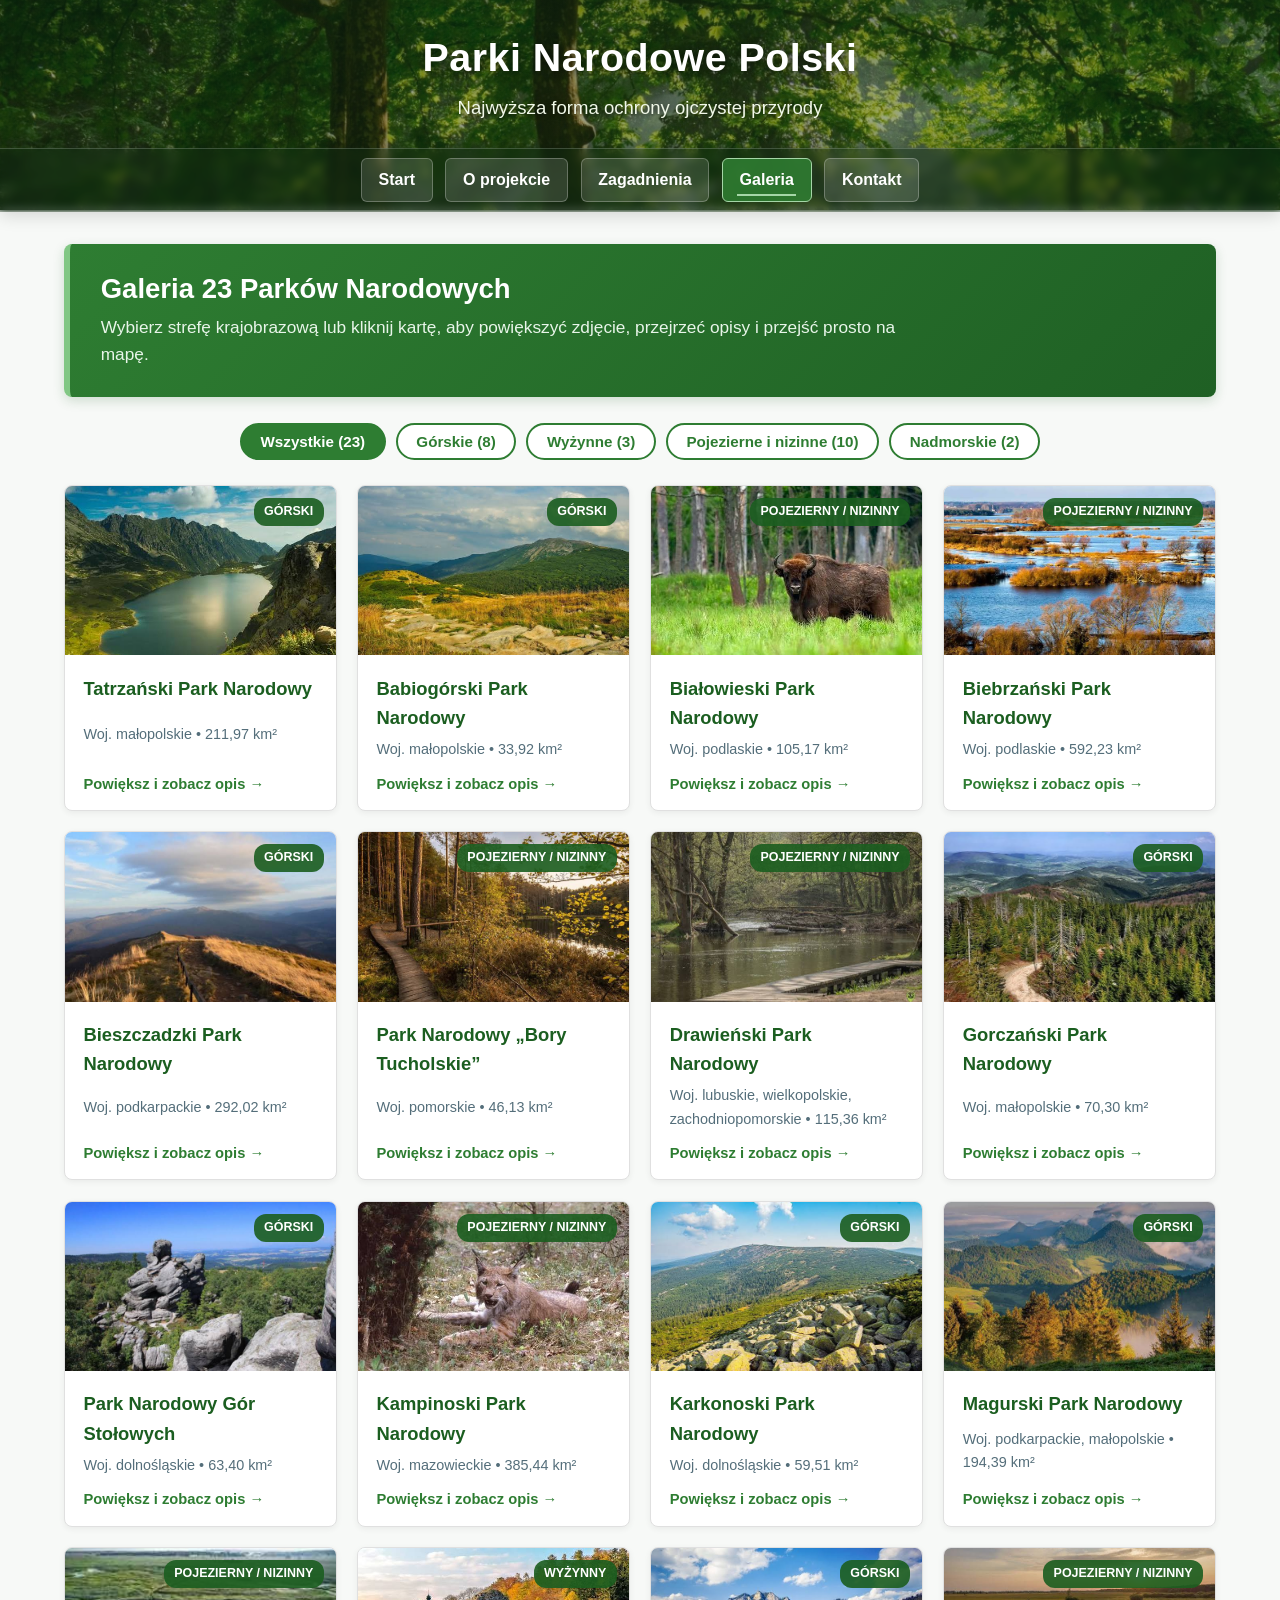
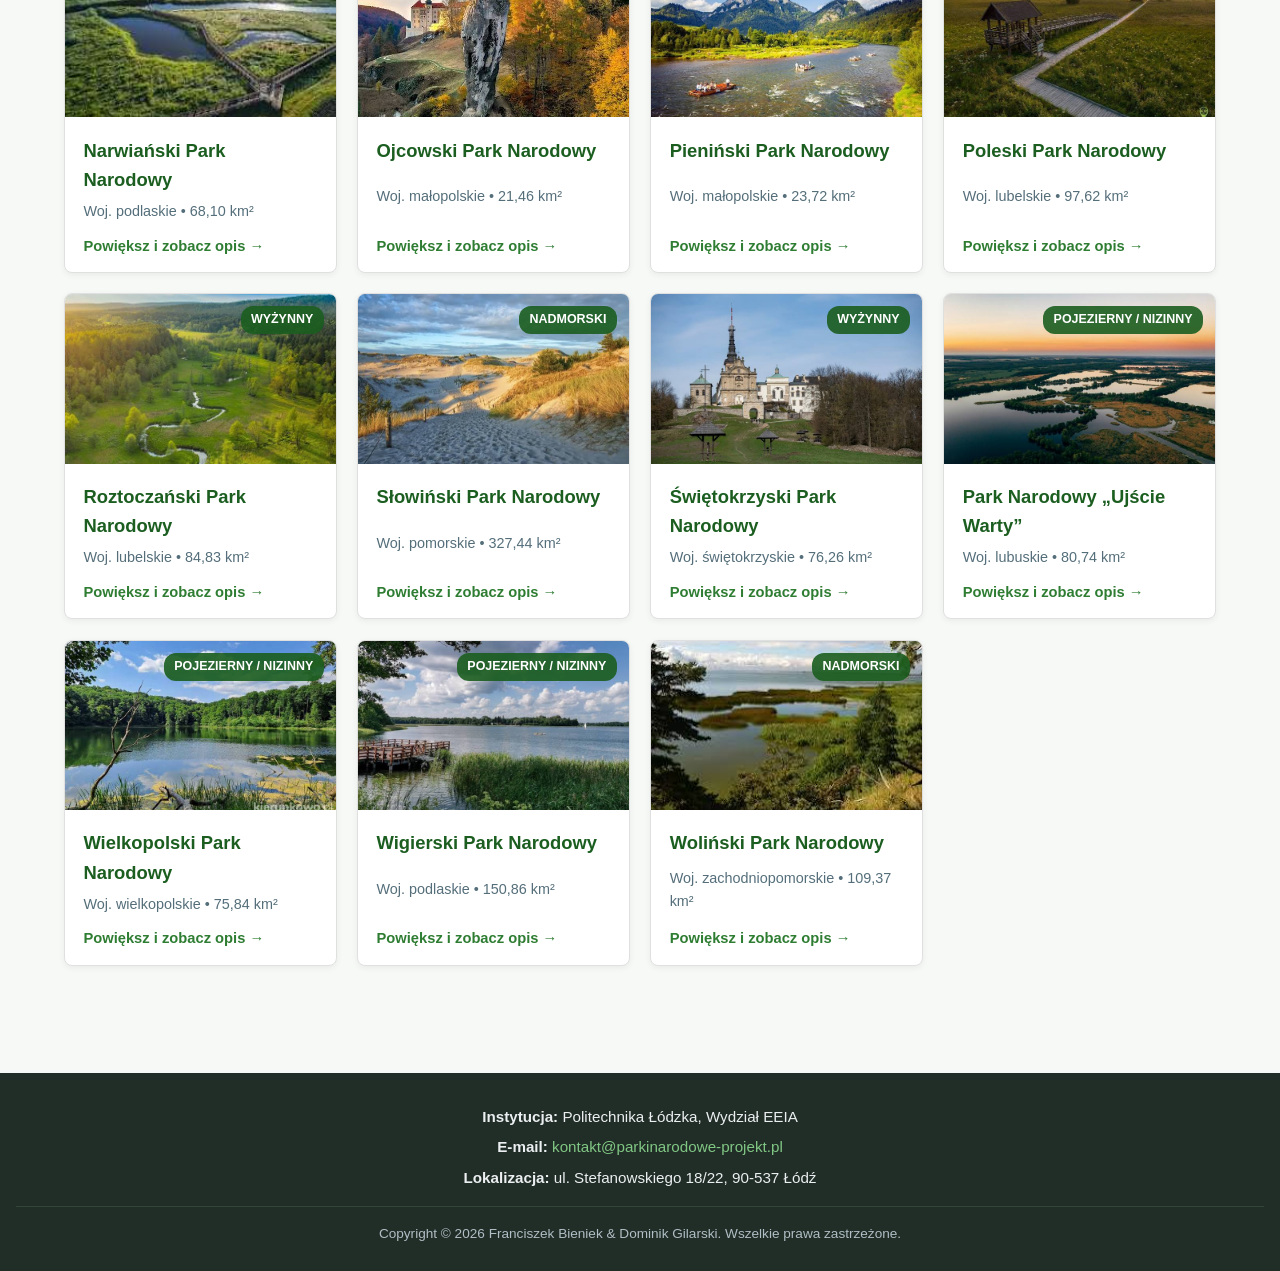
==== commit ce10a2cc: "scalenie galeria.js i script.js, utworzenie granic mapowych w pliku geojson, dodanie większej intera" ====
--- a/galeria.html
+++ b/galeria.html
@@ -9,6 +9,7 @@
     <meta name="description" content="Galeria 23 polskich parków narodowych z podziałem na strefy krajobrazowe.">
     <meta name="keywords" content="galeria, parki narodowe, zdjęcia przyrody, Polska, filtrowanie">
     
+    <link rel="icon" type="image/svg+xml" href="data:image/svg+xml,%3Csvg%20xmlns='http://www.w3.org/2000/svg'%20viewBox='0%200%2064%2064'%3E%3Crect%20width='64'%20height='64'%20rx='14'%20fill='%232e7d32'/%3E%3Cpath%20d='M32%2010L16%2034h10l-8%2014h28l-8-14h10L32%2010z'%20fill='%23ffffff'/%3E%3Crect%20x='29'%20y='48'%20width='6'%20height='8'%20fill='%23c8e6c9'/%3E%3C/svg%3E">
     <link rel="stylesheet" href="style.css">
 </head>
 <body>
@@ -48,29 +49,38 @@
         <!-- Zielony kafelek podtytułu podstrony -->
         <section class="page-intro-card">
             <h2>Galeria 23 Parków Narodowych</h2>
-            <p>Wybierz strefę krajobrazową lub kliknij kartę, aby powiększyć zdjęcie i przeczytać opis.</p>
+            <p>Wybierz strefę krajobrazową lub kliknij kartę, aby powiększyć zdjęcie, przejrzeć opisy i przejść prosto na mapę.</p>
         </section>
 
         <section class="filter-bar">
-            <button class="filter-btn active" data-filter="wszystkie">Wszystkie (23)</button>
-            <button class="filter-btn" data-filter="gorskie">Górskie</button>
-            <button class="filter-btn" data-filter="wyzynne">Wyżynne</button>
-            <button class="filter-btn" data-filter="pojezierne">Pojezierne i nizinne</button>
-            <button class="filter-btn" data-filter="nadmorskie">Nadmorskie</button>
+            <button type="button" class="filter-btn active" data-filter="wszystkie">Wszystkie (23)</button>
+            <button type="button" class="filter-btn" data-filter="gorskie">Górskie</button>
+            <button type="button" class="filter-btn" data-filter="wyzynne">Wyżynne</button>
+            <button type="button" class="filter-btn" data-filter="pojezierne">Pojezierne i nizinne</button>
+            <button type="button" class="filter-btn" data-filter="nadmorskie">Nadmorskie</button>
         </section>
 
         <section id="gallery-grid" class="gallery-grid"></section>
     </main>
 
-    <!-- Okno modalne (Lightbox) -->
+    <!-- Okno modalne (Lightbox) z nawigacją i przejściem na mapę -->
     <div id="lightbox" class="lightbox" aria-hidden="true">
         <div class="lightbox-content">
-            <button id="lightbox-close" class="lightbox-close" aria-label="Zamknij">&times;</button>
-            <img id="lightbox-img" src="" alt="">
+            <div class="lightbox-media">
+                <button type="button" id="lightbox-close" class="lightbox-close" aria-label="Zamknij">&times;</button>
+                <button type="button" id="lightbox-prev" class="lightbox-nav-btn prev" aria-label="Poprzedni park">&#10094;</button>
+                <img id="lightbox-img" src="" alt="">
+                <button type="button" id="lightbox-next" class="lightbox-nav-btn next" aria-label="Następny park">&#10095;</button>
+                <span id="lightbox-counter" class="lightbox-counter">1 / 23</span>
+            </div>
             <div class="lightbox-info">
                 <h3 id="lightbox-title"></h3>
                 <p class="lightbox-meta" id="lightbox-meta"></p>
                 <p id="lightbox-desc"></p>
+                <div class="lightbox-actions">
+                    <a id="lightbox-map-link" href="index.html" class="lightbox-map-btn">Zobacz na mapie i sprawdź pogodę &rarr;</a>
+                    <span class="lightbox-keys-hint">Nawigacja: strzałki &larr; &rarr; / Esc</span>
+                </div>
             </div>
         </div>
     </div>
@@ -88,6 +98,6 @@
         </div>
     </footer>
 
-    <script src="galeria.js"></script>
+    <script src="script.js"></script>
 </body>
 </html>
--- a/style.css
+++ b/style.css
@@ -27,9 +27,8 @@
 }
 
 /* ==========================================================================
-   2. BANER ZE SZKLANYM BLUREM I PRZYKLEJONA NAWIGACJA (DESKTOP)
+   2. BANER (BLUR 0) I PRZYKLEJONA SZKLANA NAWIGACJA (BLUR 4PX) - DESKTOP
    ========================================================================== */
-/* Na desktopie display: contents pozwala <nav> przyklejać się do całego <body> */
 .hero-wrapper {
     display: contents;
 }
@@ -39,7 +38,7 @@
     overflow: hidden;
     flex-shrink: 0;
     width: 100%;
-    padding-bottom: 4.5rem;
+    padding-bottom: 3.9rem;
     color: #ffffff;
     text-align: center;
     background-color: #163319;
@@ -67,13 +66,10 @@
     position: relative;
     z-index: 1;
     width: 100%;
-    padding: clamp(2.2rem, 5vw, 4.3rem) clamp(1rem, 3vw, 2rem);
-    background-color: rgba(15, 42, 18, 0.24);
-    
-    /* Efekt szkła (blur) */
-    backdrop-filter: blur(0px);
-    -webkit-backdrop-filter: blur(0px);
-    
+    padding: clamp(1rem, 2vw, 1.85rem) clamp(1rem, 3vw, 2rem);
+    background-color: transparent;
+    backdrop-filter: none;
+    -webkit-backdrop-filter: none;
 }
 
 header .content h1,
@@ -86,39 +82,36 @@
 header .content h1 a {
     color: #ffffff;
     text-decoration: none;
-    font-size: clamp(1.85rem, 1.55rem + 1.3vw, 3rem);
+    font-size: clamp(1.8rem, 1.5rem + 1.2vw, 2.85rem);
     letter-spacing: 0.5px;
-    text-shadow: 0 2px 8px rgba(0, 0, 0, 0.5);
+    text-shadow: 0 2px 8px rgba(0, 0, 0, 0.55);
 }
 
 header .content p {
-    font-size: clamp(1rem, 0.92rem + 0.35vw, 1.28rem);
-    margin-top: 0.45rem;
+    font-size: clamp(0.98rem, 0.92rem + 0.3vw, 1.22rem);
+    margin-top: 0.25rem;
     color: #f1f8e9;
-    text-shadow: 0 1px 5px rgba(0, 0, 0, 0.5);
-}
-
-/* Nawigacja wtopiona w dolny pas banera z efektem szkła (blur) + sticky na desktopie */
+    text-shadow: 0 1px 5px rgba(0, 0, 0, 0.55);
+}
+
+/* Nawigacja wtopiona w dolny pas banera z blurem 4px + sticky na desktopie */
 nav.main-nav {
     position: sticky;
     top: 0;
     z-index: 1600;
     flex-shrink: 0;
     width: 100%;
-    min-height: 4.5rem;
-    margin-top: -4.5rem;
+    min-height: 3.9rem;
+    margin-top: -3.9rem;
     display: flex;
     flex-direction: column;
     justify-content: center;
     align-items: center;
     text-align: center;
-    padding: 0.55rem clamp(1rem, 3vw, 2rem);
+    padding: 0.45rem clamp(1rem, 3vw, 2rem);
     background-color: rgba(15, 42, 18, 0.36);
-
-    /* Efekt szkła (blur) */
     backdrop-filter: blur(4px);
     -webkit-backdrop-filter: blur(4px);
-    
     border-top: 1px solid rgba(255, 255, 255, 0.18);
     border-bottom: 1px solid rgba(255, 255, 255, 0.12);
     box-shadow: 0 4px 16px rgba(0, 0, 0, 0.14);
@@ -128,11 +121,10 @@
         box-shadow 0.3s ease;
 }
 
-/* Stan po zjechaniu poniżej banera: mocniejsze przyciemnione szkło dla pełnej czytelności */
 nav.main-nav.is-stuck {
-    background-color: rgba(18, 52, 22, 0.84);
-    backdrop-filter: blur(12px);
-    -webkit-backdrop-filter: blur(12px);
+    background-color: rgba(18, 52, 22, 0.86);
+    backdrop-filter: blur(4px);
+    -webkit-backdrop-filter: blur(4px);
     border-top-color: transparent;
     border-bottom-color: rgba(165, 214, 167, 0.28);
     box-shadow: 0 4px 18px rgba(0, 0, 0, 0.24);
@@ -143,14 +135,12 @@
     display: none;
     align-items: center;
     justify-content: center;
-    width: 48px;
-    height: 48px;
+    width: 46px;
+    height: 46px;
     background-color: rgba(255, 255, 255, 0.14);
-    backdrop-filter: blur(6px);
-    -webkit-backdrop-filter: blur(6px);
     border: 1px solid rgba(255, 255, 255, 0.48);
     color: #ffffff;
-    font-size: 1.7rem;
+    font-size: 1.6rem;
     line-height: 1;
     border-radius: 8px;
     cursor: pointer;
@@ -177,7 +167,6 @@
     box-shadow: 0 0 12px rgba(0, 0, 0, 0.35);
 }
 
-/* Na desktopie kontener menu jest zawsze otwarty */
 .nav-collapse {
     display: block;
     width: 100%;
@@ -206,10 +195,8 @@
     font-weight: bold;
     font-size: clamp(0.88rem, 0.84rem + 0.2vw, 1rem);
     white-space: nowrap;
-    padding: 0.55rem clamp(0.8rem, 1.3vw, 1.35rem);
+    padding: 0.5rem clamp(0.8rem, 1.3vw, 1.35rem);
     background-color: rgba(255, 255, 255, 0.13);
-    backdrop-filter: blur(6px);
-    -webkit-backdrop-filter: blur(6px);
     border: 1px solid rgba(255, 255, 255, 0.26);
     border-radius: 6px;
     -webkit-tap-highlight-color: transparent;
@@ -219,7 +206,6 @@
         transform 0.25s ease;
 }
 
-/* Pseudoelement ::after - animowane podkreślenie odnośników w menu */
 nav.main-nav ul li a::after {
     content: "";
     position: absolute;
@@ -427,7 +413,6 @@
     text-decoration: underline;
 }
 
-/* Siatka 2-kolumnowa (Odbiorcy w O projekcie) */
 .info-grid-2 {
     display: grid;
     grid-template-columns: repeat(2, minmax(0, 1fr));
@@ -470,7 +455,6 @@
     background-color: #546e7a;
 }
 
-/* Siatka 4 celów projektu */
 .goals-grid {
     display: grid;
     grid-template-columns: repeat(2, minmax(0, 1fr));
@@ -509,7 +493,6 @@
     margin-bottom: 0;
 }
 
-/* Pasek szybkiej nawigacji po tematach (Zagadnienia) */
 .topic-nav {
     display: flex;
     flex-wrap: wrap;
@@ -537,12 +520,10 @@
     border-color: #2e7d32;
 }
 
-/* Odstęp od góry uwzględniający przyklejone menu na desktopie */
 .topic-section {
-    scroll-margin-top: 5.5rem;
-}
-
-/* Tabela porównawcza form ochrony obszarowej */
+    scroll-margin-top: 5rem;
+}
+
 .table-scroll {
     overflow-x: auto;
     margin: 1rem 0;
@@ -571,7 +552,6 @@
     background-color: #f9fbf9;
 }
 
-/* 3 reżimy ochrony (Ścisła / Czynna / Krajobrazowa) */
 .regime-grid {
     display: grid;
     grid-template-columns: repeat(3, minmax(0, 1fr));
@@ -618,7 +598,6 @@
     margin-bottom: 0;
 }
 
-/* 4 strefy krajobrazowe (kolory zbieżne ze znacznikami mapy) */
 .zones-grid {
     display: grid;
     grid-template-columns: repeat(2, minmax(0, 1fr));
@@ -701,7 +680,6 @@
     margin-bottom: 0;
 }
 
-/* Zagrożenia */
 .threats-grid {
     display: grid;
     grid-template-columns: repeat(2, minmax(0, 1fr));
@@ -729,7 +707,6 @@
     margin-bottom: 0;
 }
 
-/* Lista 6 zasad świadomego zwiedzania */
 .rules-list {
     margin-top: 1rem;
     margin-left: 1.4rem;
@@ -847,12 +824,17 @@
     font-weight: bold;
     border-radius: 4px;
     cursor: pointer;
-    transition: background-color 0.2s ease, transform 0.2s ease;
-}
-
-.submit-btn:hover {
+    transition: background-color 0.2s ease, transform 0.2s ease, opacity 0.2s ease;
+}
+
+.submit-btn:hover:not(:disabled) {
     background-color: #1b5e20;
     transform: translateY(-2px);
+}
+
+.submit-btn:disabled {
+    opacity: 0.65;
+    cursor: wait;
 }
 
 .form-feedback {
@@ -864,11 +846,83 @@
     min-height: 1.2em;
 }
 
+.form-feedback.is-error {
+    color: #c62828;
+}
+
 /* ==========================================================================
-   8. PRZESUWNA KARUZELA 23 PARKÓW, POGODA I PANEL SZCZEGÓŁÓW (INDEX.HTML)
+   8. WYSZUKIWARKA, FILTRY, KARUZELA 23 PARKÓW I POGODA (INDEX.HTML)
    ========================================================================== */
 .carousel-header {
-    margin-bottom: 1.15rem;
+    margin-bottom: 1rem;
+}
+
+.park-controls-bar {
+    display: flex;
+    flex-wrap: wrap;
+    align-items: center;
+    justify-content: space-between;
+    gap: 0.75rem 1rem;
+    margin-bottom: 0.85rem;
+    padding: 0.85rem 1rem;
+    background-color: #f4f9f4;
+    border: 1px solid #dcedc8;
+    border-radius: 8px;
+}
+
+.park-search-wrap {
+    flex: 1 1 250px;
+    max-width: 380px;
+}
+
+.park-search-input {
+    width: 100%;
+    padding: 0.55rem 0.85rem;
+    border: 1px solid #a5d6a7;
+    border-radius: 6px;
+    font-family: inherit;
+    font-size: 0.92rem;
+    background-color: #ffffff;
+    color: #2f3640;
+}
+
+.park-search-input:focus {
+    outline: none;
+    border-color: #2e7d32;
+    box-shadow: 0 0 0 3px rgba(46, 125, 50, 0.18);
+}
+
+.index-filter-bar {
+    display: flex;
+    flex-wrap: wrap;
+    gap: 0.45rem;
+}
+
+.index-filter-btn {
+    background-color: #ffffff;
+    color: #2e7d32;
+    border: 1px solid #2e7d32;
+    padding: 0.4rem 0.8rem;
+    font-size: 0.84rem;
+    font-weight: bold;
+    border-radius: 16px;
+    cursor: pointer;
+    transition: background-color 0.2s ease, color 0.2s ease;
+}
+
+.index-filter-btn:hover,
+.index-filter-btn.active {
+    background-color: #2e7d32;
+    color: #ffffff;
+}
+
+.filter-status-row {
+    display: flex;
+    justify-content: space-between;
+    align-items: center;
+    margin-bottom: 0.5rem;
+    font-size: 0.86rem;
+    color: #546e7a;
 }
 
 .carousel-wrapper {
@@ -902,6 +956,31 @@
 .carousel-track::-webkit-scrollbar-thumb {
     background: #2e7d32;
     border-radius: 4px;
+}
+
+.empty-filter-box {
+    width: 100%;
+    text-align: center;
+    padding: 1.4rem 1rem;
+    background-color: #f9fbf9;
+    border: 1px dashed #a5d6a7;
+    border-radius: 8px;
+    color: #4a5568;
+}
+
+.empty-filter-box button {
+    margin-top: 0.65rem;
+    background-color: #2e7d32;
+    color: #ffffff;
+    border: none;
+    padding: 0.45rem 1rem;
+    border-radius: 6px;
+    font-weight: bold;
+    cursor: pointer;
+}
+
+.empty-filter-box button:hover {
+    background-color: #1b5e20;
 }
 
 .carousel-item {
@@ -968,6 +1047,7 @@
 }
 
 .park-details-box {
+    scroll-margin-top: 5rem;
     display: flex;
     gap: clamp(1.1rem, 2.2vw, 2.25rem);
     background-color: #f4f9f4;
@@ -1085,7 +1165,7 @@
 }
 
 /* ==========================================================================
-   9. MAPA INTERNETOWA LEAFLET + OPENSTREETMAP (INDEX.HTML)
+   9. MAPA INTERNETOWA LEAFLET + PODKŁADY + GEOJSON (INDEX.HTML)
    ========================================================================== */
 .map-section {
     margin-top: 1.75rem;
@@ -1181,7 +1261,6 @@
     z-index: 1;
 }
 
-/* Własne ikony markerów */
 .custom-park-icon {
     background: transparent;
     border: none;
@@ -1224,7 +1303,6 @@
     box-shadow: 0 0 0 4px rgba(46, 125, 50, 0.35), 0 3px 10px rgba(0, 0, 0, 0.5);
 }
 
-/* Rozszerzone okienko informacyjne (Popup ze zdjęciem) */
 .leaflet-popup-content {
     margin: 10px 12px;
     min-width: 220px;
@@ -1361,7 +1439,7 @@
 }
 
 /* ==========================================================================
-   11. INTERAKTYWNA GALERIA (GALERIA.HTML - CSS GRID + LIGHTBOX)
+   11. INTERAKTYWNA GALERIA (GALERIA.HTML - CSS GRID + LIGHTBOX ZE STRZAŁKAMI)
    ========================================================================== */
 .filter-bar {
     display: flex;
@@ -1483,7 +1561,7 @@
     display: none;
     position: fixed;
     inset: 0;
-    background-color: rgba(0, 0, 0, 0.82);
+    background-color: rgba(0, 0, 0, 0.84);
     z-index: 2000;
     align-items: center;
     justify-content: center;
@@ -1502,18 +1580,31 @@
     border-radius: 8px;
     overflow: hidden;
     position: relative;
-    box-shadow: 0 10px 30px rgba(0, 0, 0, 0.4);
+    box-shadow: 0 10px 30px rgba(0, 0, 0, 0.45);
+}
+
+.lightbox-media {
+    position: relative;
+    background-color: #163319;
+}
+
+.lightbox-media img {
+    width: 100%;
+    max-height: 58vh;
+    object-fit: cover;
+    display: block;
 }
 
 .lightbox-close {
     position: absolute;
-    top: 10px;
+    top: 12px;
     right: 14px;
+    z-index: 3;
     background: rgba(0, 0, 0, 0.65);
     color: #ffffff;
-    border: none;
-    width: 36px;
-    height: 36px;
+    border: 1px solid rgba(255, 255, 255, 0.35);
+    width: 38px;
+    height: 38px;
     border-radius: 50%;
     font-size: 1.5rem;
     line-height: 1;
@@ -1525,28 +1616,102 @@
     background: #1b5e20;
 }
 
-.lightbox-content img {
-    width: 100%;
-    max-height: 60vh;
-    object-fit: cover;
-    display: block;
+.lightbox-nav-btn {
+    position: absolute;
+    top: 50%;
+    transform: translateY(-50%);
+    z-index: 2;
+    width: 44px;
+    height: 44px;
+    border-radius: 50%;
+    border: 1px solid rgba(255, 255, 255, 0.4);
+    background-color: rgba(15, 42, 18, 0.68);
+    color: #ffffff;
+    font-size: 1.45rem;
+    line-height: 1;
+    display: flex;
+    align-items: center;
+    justify-content: center;
+    cursor: pointer;
+    -webkit-tap-highlight-color: transparent;
+    transition: background-color 0.2s ease, transform 0.2s ease;
+}
+
+.lightbox-nav-btn.prev {
+    left: 12px;
+}
+
+.lightbox-nav-btn.next {
+    right: 12px;
+}
+
+.lightbox-nav-btn:hover {
+    background-color: rgba(46, 125, 50, 0.92);
+    transform: translateY(-50%) scale(1.06);
+}
+
+.lightbox-nav-btn.hidden {
+    display: none;
+}
+
+.lightbox-counter {
+    position: absolute;
+    left: 14px;
+    bottom: 12px;
+    z-index: 2;
+    background-color: rgba(0, 0, 0, 0.65);
+    color: #ffffff;
+    font-size: 0.82rem;
+    font-weight: bold;
+    padding: 0.22rem 0.65rem;
+    border-radius: 12px;
 }
 
 .lightbox-info {
-    padding: clamp(1rem, 2vw, 1.6rem);
+    padding: clamp(1rem, 2vw, 1.5rem);
 }
 
 .lightbox-info h3 {
     color: #1b5e20;
-    font-size: clamp(1.25rem, 1.15rem + 0.35vw, 1.55rem);
-    margin-bottom: 0.4rem;
+    font-size: clamp(1.2rem, 1.12rem + 0.35vw, 1.5rem);
+    margin-bottom: 0.35rem;
 }
 
 .lightbox-meta {
     font-size: 0.9rem;
     font-weight: bold;
     color: #2e7d32;
-    margin-bottom: 0.75rem;
+    margin-bottom: 0.65rem;
+}
+
+.lightbox-actions {
+    margin-top: 1rem;
+    display: flex;
+    flex-wrap: wrap;
+    align-items: center;
+    justify-content: space-between;
+    gap: 0.75rem;
+}
+
+.lightbox-map-btn {
+    display: inline-block;
+    background-color: #2e7d32;
+    color: #ffffff;
+    text-decoration: none;
+    font-weight: bold;
+    font-size: 0.9rem;
+    padding: 0.55rem 1.05rem;
+    border-radius: 6px;
+    transition: background-color 0.2s ease;
+}
+
+.lightbox-map-btn:hover {
+    background-color: #1b5e20;
+}
+
+.lightbox-keys-hint {
+    font-size: 0.82rem;
+    color: #607d8b;
 }
 
 .error-msg {
@@ -1693,13 +1858,17 @@
         grid-template-columns: 1fr;
     }
 
-    /* Na mobile cały baner + rozwijane menu dzielą jedno nieruchome zdjęcie w tle */
+    /* Jednolity blok banera i menu: tekst po lewej, przycisk hamburgera po prawej */
     .hero-wrapper {
-        display: block;
+        display: grid;
+        grid-template-columns: minmax(0, 1fr) auto;
+        align-items: center;
+        column-gap: 0.75rem;
         position: relative;
         overflow: hidden;
         flex-shrink: 0;
         width: 100%;
+        padding: 0.9rem 1rem;
         background-color: #163319;
         box-shadow: 0 4px 16px rgba(0, 0, 0, 0.22);
     }
@@ -1707,28 +1876,35 @@
     .hero-wrapper::before {
         content: "";
         position: absolute;
-        top: 0;
-        left: 0;
-        width: 100%;
-        height: max(100%, 760px);
+        top: -10px;
+        left: -10px;
+        width: calc(100% + 20px);
+        height: max(calc(100% + 20px), 620px);
         background: linear-gradient(
             180deg,
             rgba(15, 42, 18, 0.56) 0%,
-            rgba(18, 48, 22, 0.42) 50%,
+            rgba(18, 48, 22, 0.48) 50%,
             rgba(15, 42, 18, 0.74) 100%
         ),
         url("images/hero.jpg");
         background-size: cover;
         background-position: center top;
         background-repeat: no-repeat;
+        filter: blur(4px);
         z-index: 0;
         pointer-events: none;
     }
 
     header.hero-header {
+        grid-column: 1;
+        grid-row: 1;
+        position: relative;
+        z-index: 1;
+        min-width: 0;
         background: transparent;
         padding-bottom: 0;
         overflow: visible;
+        text-align: left;
     }
 
     header.hero-header::before {
@@ -1736,34 +1912,64 @@
     }
 
     header.hero-header .content {
-        padding: 1.65rem 1rem 1.35rem;
-        background-color: rgba(15, 42, 18, 0.26);
-        backdrop-filter: blur(4px);
-        -webkit-backdrop-filter: blur(4px);
-    }
-
-    /* Na urządzeniach mobilnych nawigacja NIE jest przyklejona, ale zachowuje szklany blur na tle banera */
+        padding: 0;
+        background: transparent;
+    }
+
+    header .content h1,
+    header .content p {
+        max-width: none;
+        margin-left: 0;
+        margin-right: 0;
+    }
+
+    header .content h1 {
+        line-height: 1.2;
+    }
+
+    header .content h1 a {
+        font-size: clamp(1.22rem, 5vw, 1.65rem);
+    }
+
+    header .content p {
+        font-size: clamp(0.78rem, 3.2vw, 0.94rem);
+        margin-top: 0.2rem;
+        line-height: 1.3;
+    }
+
     nav.main-nav,
     nav.main-nav.is-stuck {
+        display: contents;
+        position: static;
+        margin-top: 0;
+        padding: 0;
+        min-height: 0;
+        background: transparent;
+        border: none;
+        box-shadow: none;
+        backdrop-filter: none;
+        -webkit-backdrop-filter: none;
+    }
+
+    .hamburger-btn {
+        grid-column: 2;
+        grid-row: 1;
         position: relative;
-        top: auto;
         z-index: 1;
-        min-height: 0;
-        margin-top: 0;
-        padding: 0.75rem 1rem;
-        background-color: rgba(15, 42, 18, 0.36);
-        backdrop-filter: blur(10px);
-        -webkit-backdrop-filter: blur(10px);
-        border-top: 1px solid rgba(255, 255, 255, 0.16);
-        border-bottom: none;
-        box-shadow: none;
-    }
-
-    .hamburger-btn {
+        align-self: center;
+        justify-self: end;
         display: inline-flex;
+        width: 44px;
+        height: 44px;
+        font-size: 1.55rem;
     }
 
     .nav-collapse {
+        grid-column: 1 / -1;
+        grid-row: 2;
+        position: relative;
+        z-index: 1;
+        width: 100%;
         display: grid;
         grid-template-columns: minmax(0, 1fr);
         grid-template-rows: 0fr;
@@ -1782,7 +1988,7 @@
     .nav-collapse.open {
         grid-template-rows: 1fr;
         opacity: 1;
-        margin-top: 0.85rem;
+        margin-top: 0.9rem;
         visibility: visible;
         pointer-events: auto;
     }
@@ -1812,8 +2018,8 @@
 
     nav.main-nav ul li a {
         text-align: center;
-        padding: 0.85rem 1.25rem;
-        background-color: rgba(15, 42, 18, 0.48);
+        padding: 0.8rem 1.25rem;
+        background-color: rgba(15, 42, 18, 0.52);
     }
 
     main {
@@ -1825,7 +2031,8 @@
         padding: 1.15rem 1.1rem;
     }
 
-    .topic-section {
+    .topic-section,
+    .park-details-box {
         scroll-margin-top: 1.25rem;
     }
 
@@ -1838,6 +2045,15 @@
         padding: 0.45rem 0.75rem;
     }
 
+    .park-controls-bar {
+        padding: 0.75rem;
+    }
+
+    .park-search-wrap {
+        max-width: none;
+        width: 100%;
+    }
+
     .park-details-box {
         flex-direction: column;
         align-items: stretch;
@@ -1877,8 +2093,18 @@
         height: 260px;
     }
 
-    .lightbox-content img {
-        max-height: 45vh;
+    .lightbox-media img {
+        max-height: 44vh;
+    }
+
+    .lightbox-nav-btn {
+        width: 38px;
+        height: 38px;
+        font-size: 1.25rem;
+    }
+
+    .lightbox-keys-hint {
+        display: none;
     }
 
     .scroll-top-btn {
